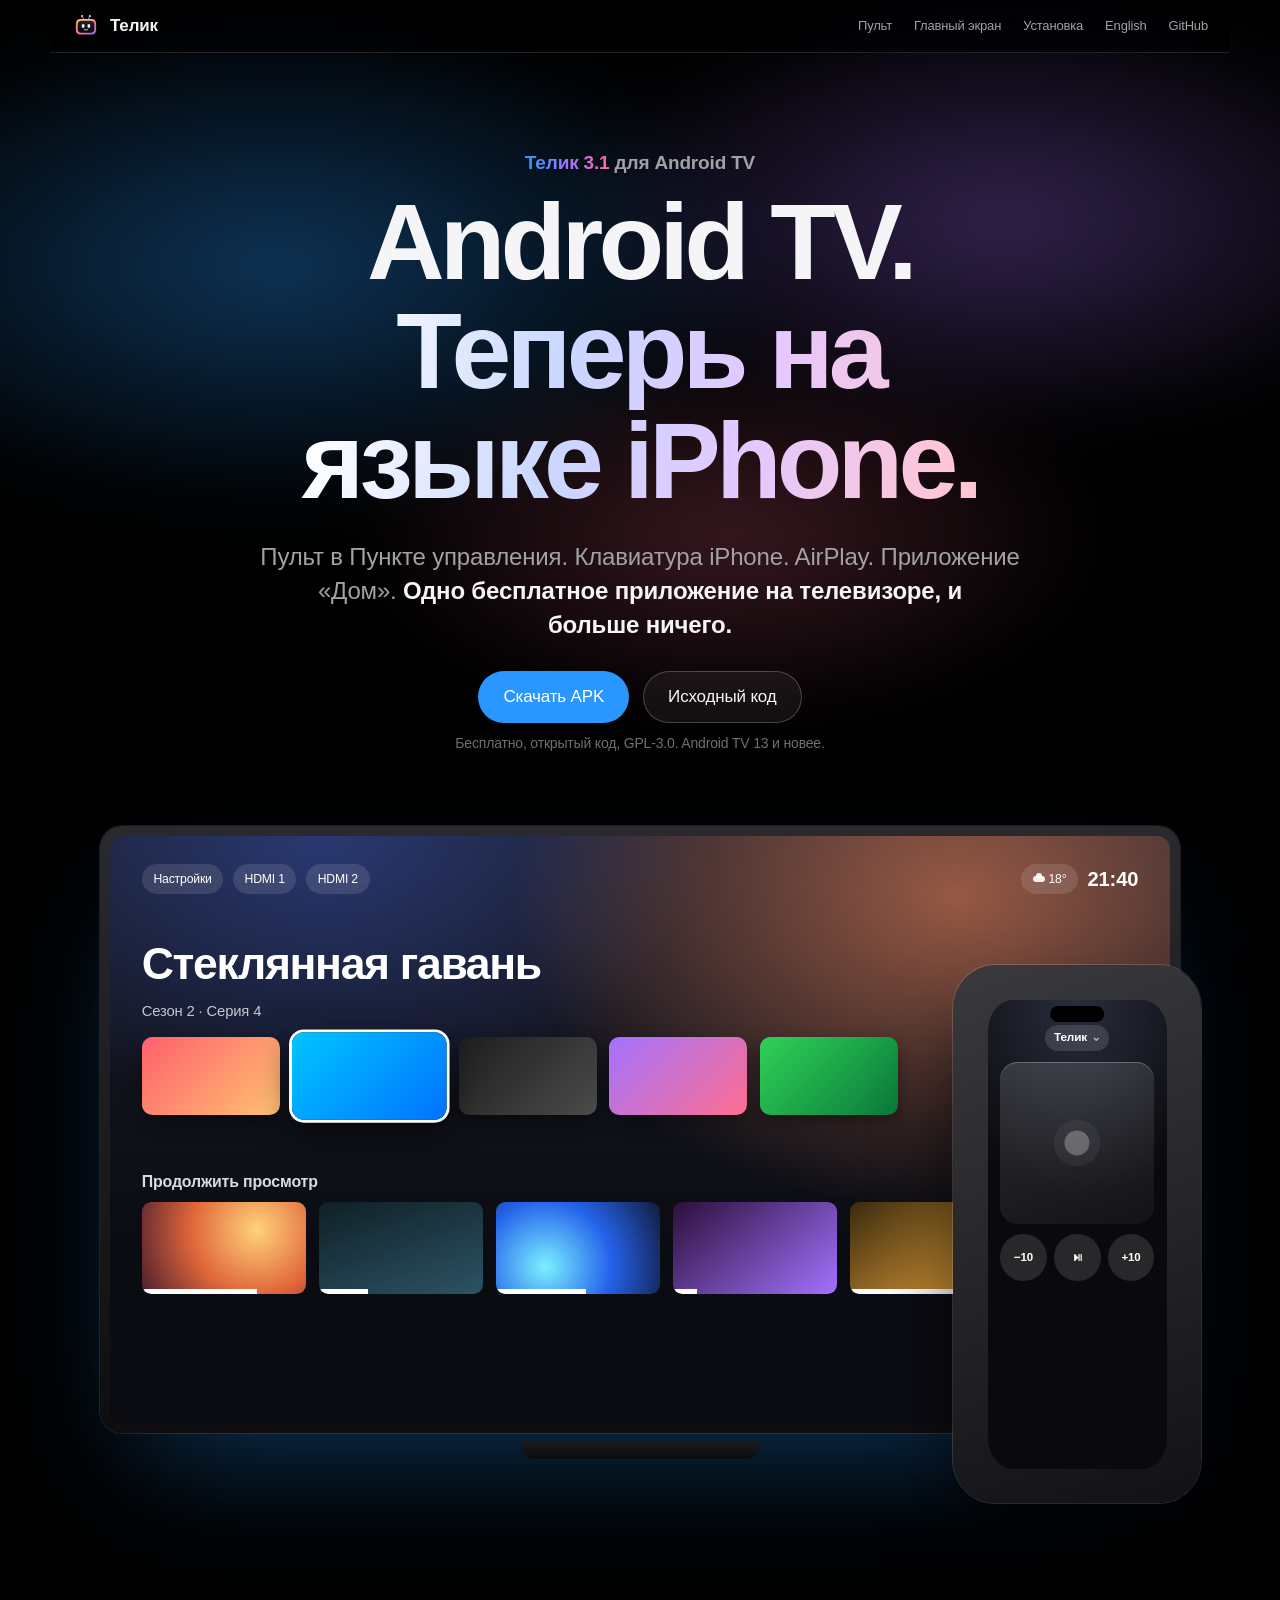
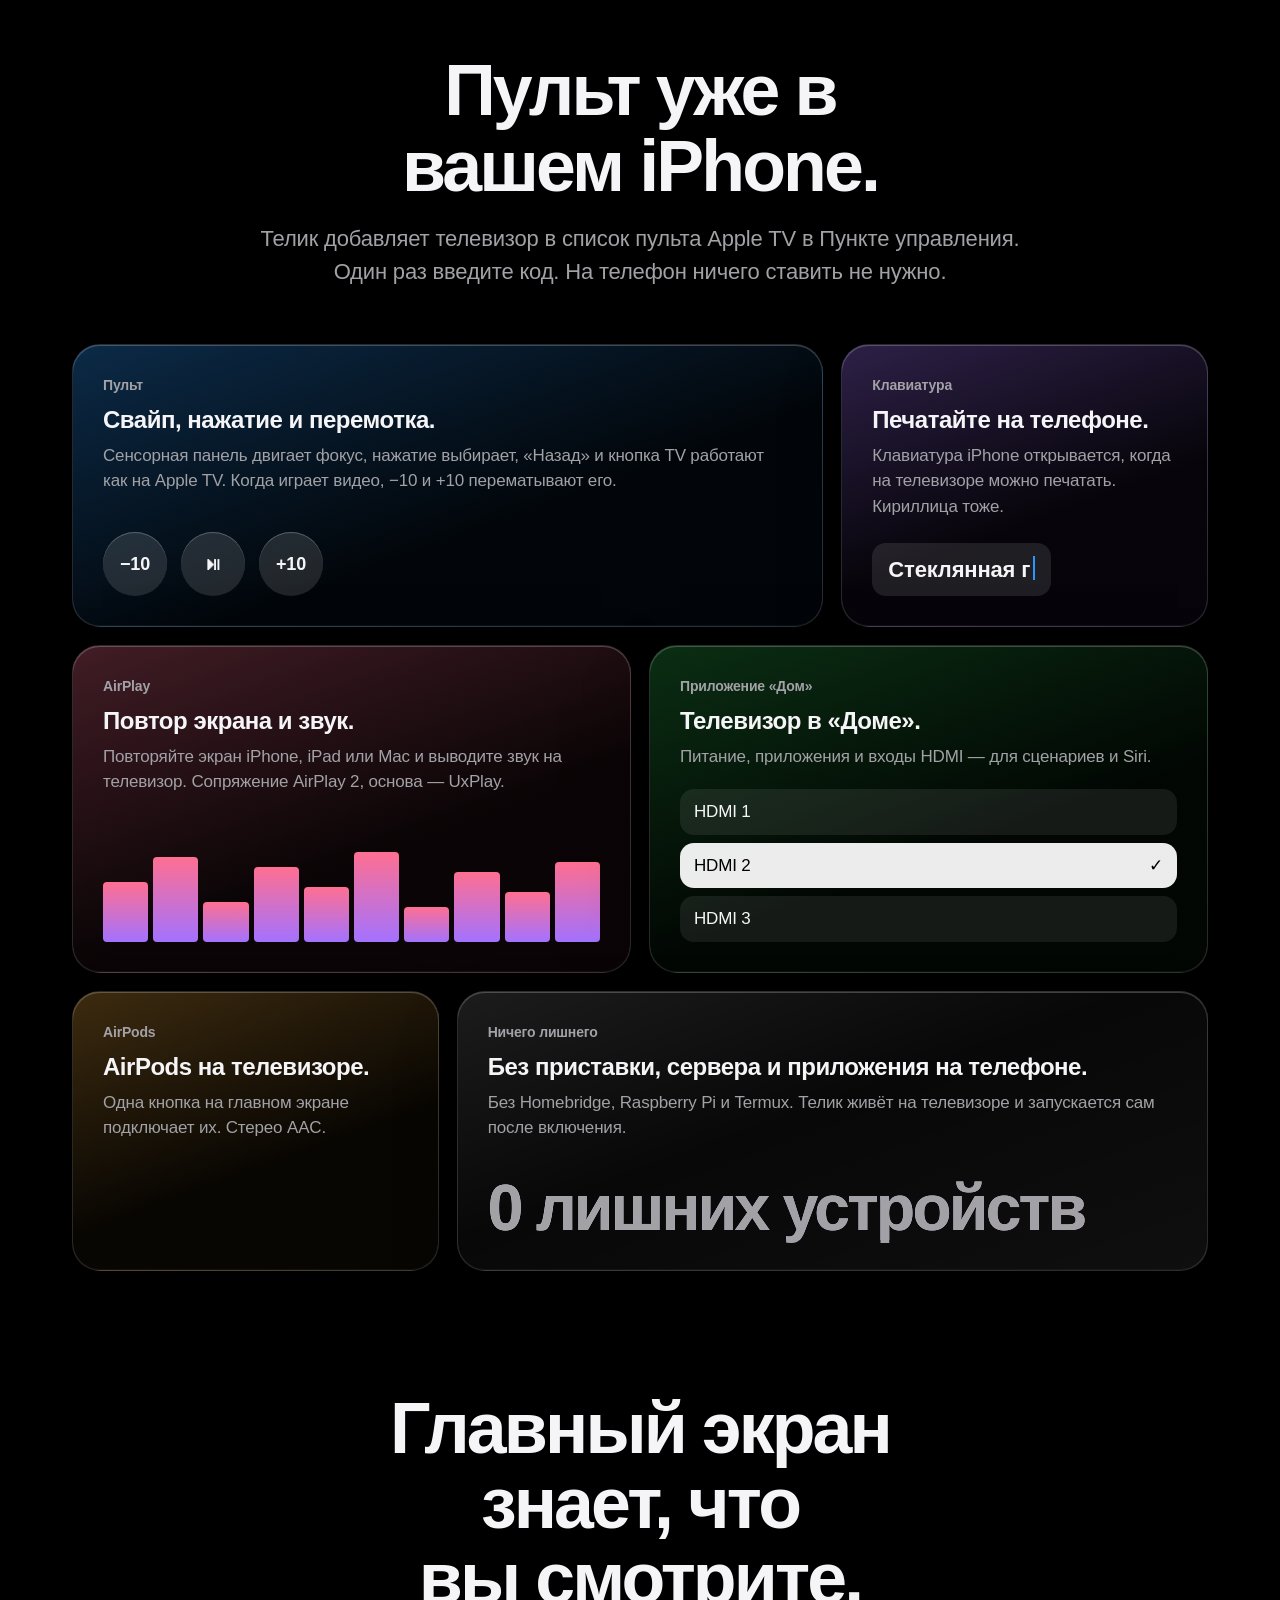
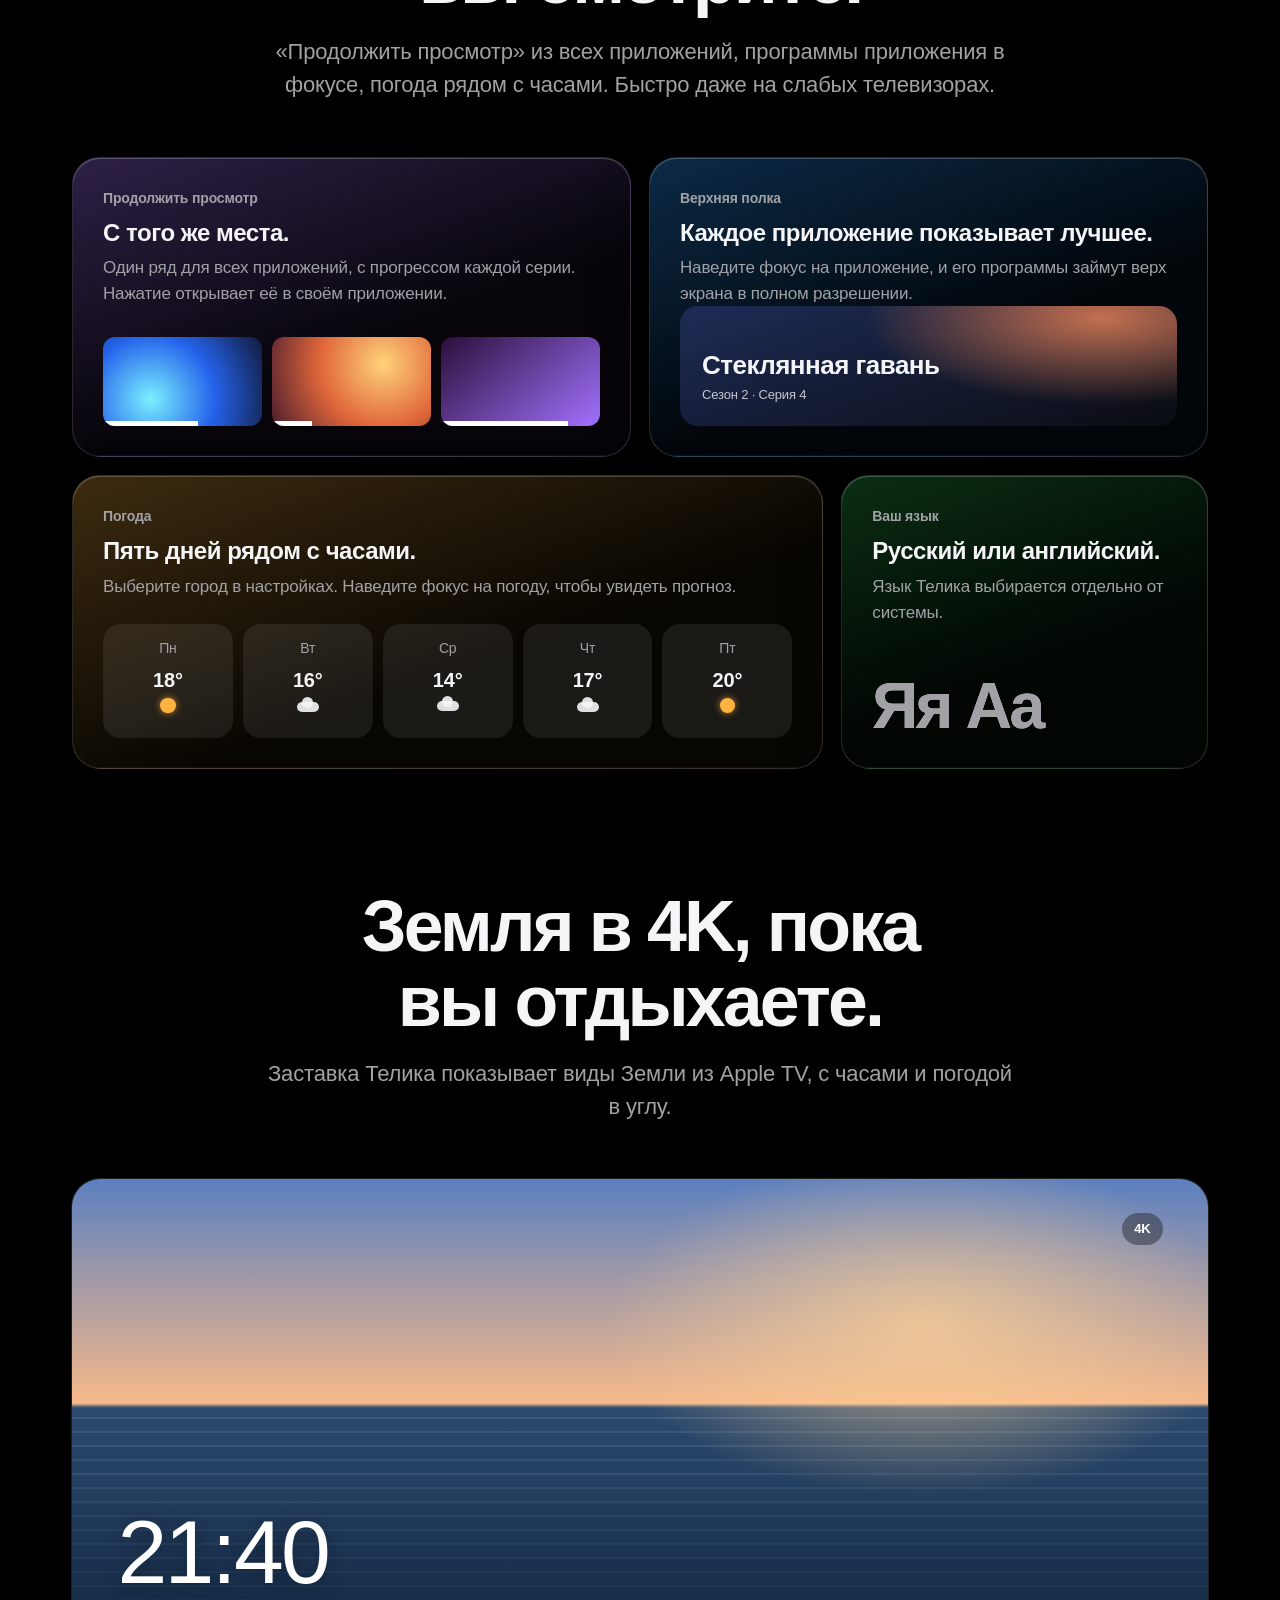
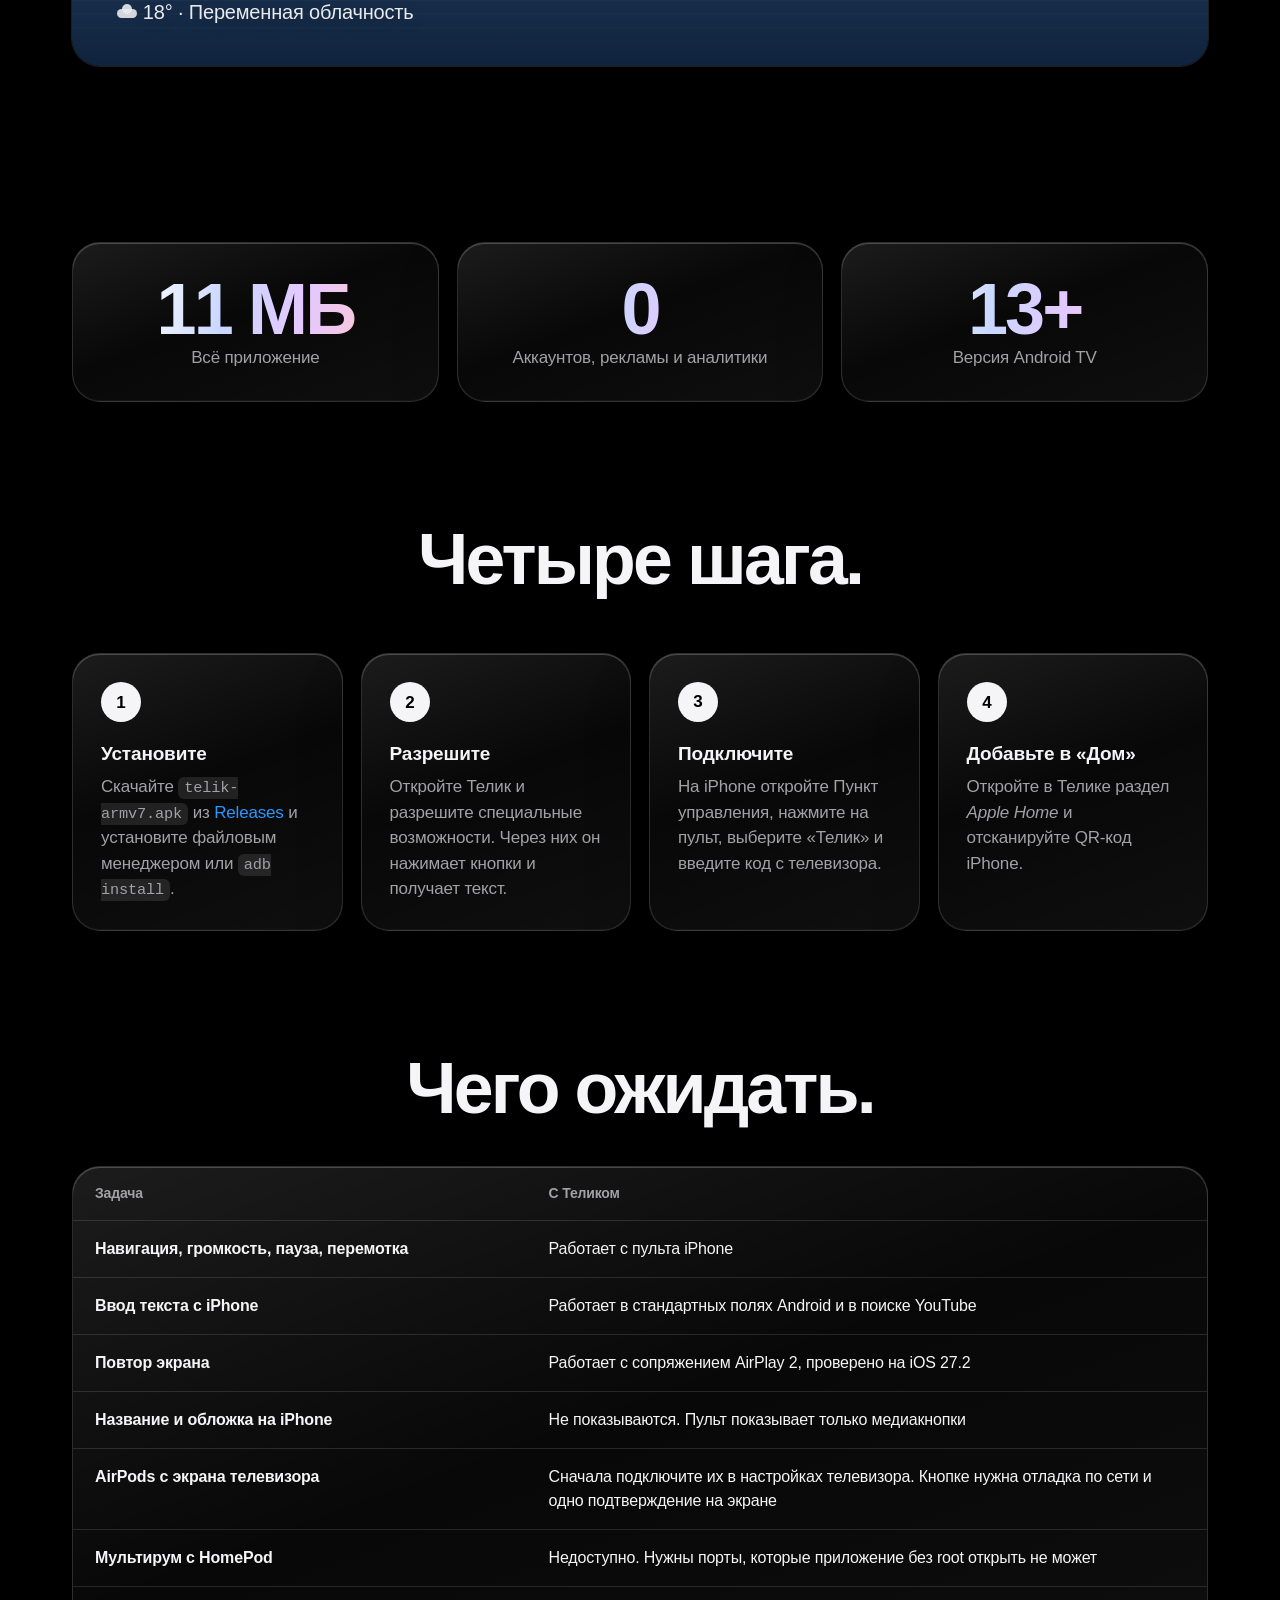
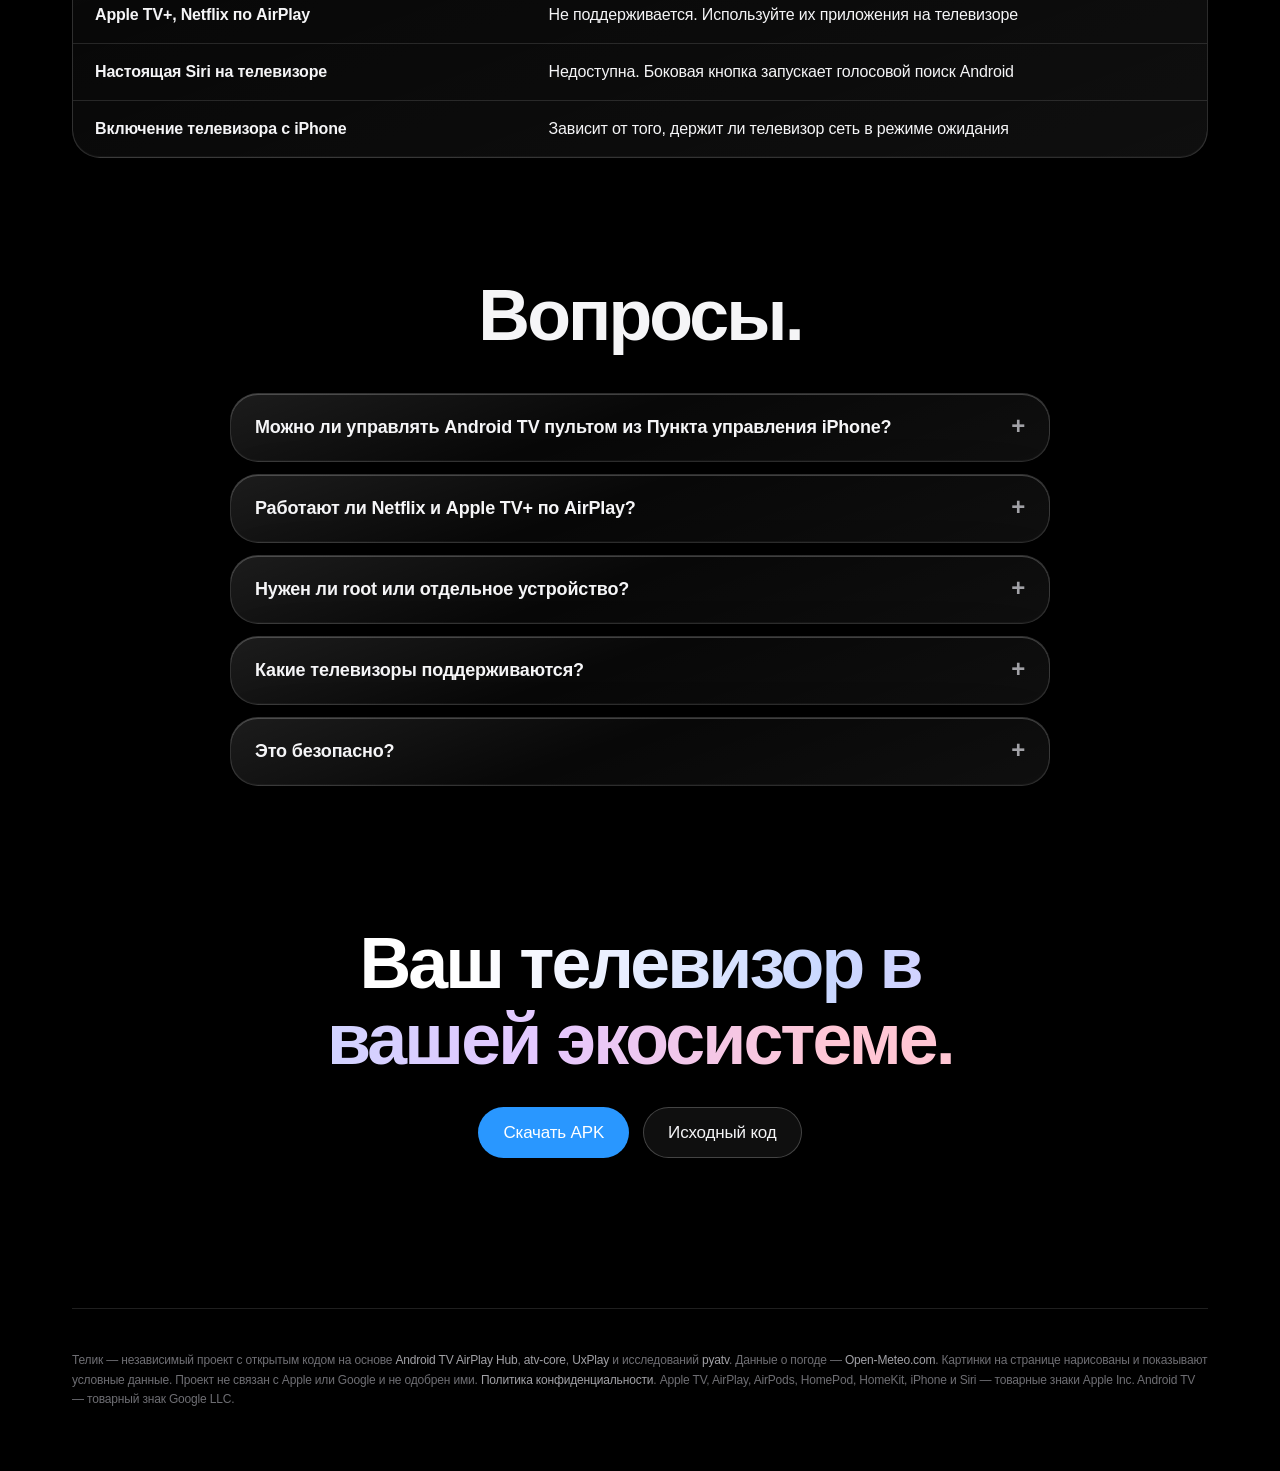
==== ru/index.html @ 6d09947b "feat: add the telik product page" ====
<!doctype html>
<html lang="ru">
<head>
<meta charset="utf-8">
<meta name="viewport" content="width=device-width, initial-scale=1">
<title>Телик: управление Android TV с iPhone через встроенный пульт Apple TV</title>
<meta name="description" content="Бесплатное приложение с открытым кодом для Android TV: штатный пульт iPhone с перемоткой, ввод с клавиатуры iPhone, AirPlay, телевизор в приложении «Дом», а также главный экран с «Продолжить просмотр», погодой и заставками в 4K.">
<link rel="canonical" href="https://telikapp.github.io/ru/">
<link rel="alternate" hreflang="en" href="https://telikapp.github.io/">
<link rel="alternate" hreflang="ru" href="https://telikapp.github.io/ru/">
<link rel="alternate" hreflang="x-default" href="https://telikapp.github.io/">
<link rel="icon" href="../assets/mascot.svg" type="image/svg+xml">
<meta name="theme-color" content="#000000">
<meta property="og:type" content="website">
<meta property="og:locale" content="ru_RU">
<meta property="og:title" content="Телик. Android TV теперь говорит на языке iPhone.">
<meta property="og:description" content="Пульт iPhone, клавиатура, AirPlay и «Дом» для Android TV. Одно бесплатное приложение на телевизоре.">
<meta property="og:url" content="https://telikapp.github.io/ru/">
<meta property="og:image" content="https://telikapp.github.io/assets/og-ru.jpg">
<meta property="og:image:width" content="1200">
<meta property="og:image:height" content="630">
<meta name="twitter:card" content="summary_large_image">
<link rel="stylesheet" href="../style.css">
<script type="application/ld+json">
{
  "@context": "https://schema.org",
  "@graph": [
    {
      "@type": "SoftwareApplication",
      "name": "Телик",
      "alternateName": "Telik",
      "applicationCategory": "UtilitiesApplication",
      "operatingSystem": "Android TV 13 или новее",
      "softwareVersion": "3.1.0",
      "inLanguage": "ru",
      "description": "Управление Android TV штатным пультом и клавиатурой iPhone, AirPlay, телевизор в приложении «Дом» и главный экран с «Продолжить просмотр», погодой и заставками в 4K.",
      "url": "https://telikapp.github.io/ru/",
      "downloadUrl": "https://github.com/telikapp/telik/releases/latest",
      "license": "https://www.gnu.org/licenses/gpl-3.0.html",
      "offers": { "@type": "Offer", "price": "0", "priceCurrency": "USD" }
    },
    {
      "@type": "FAQPage",
      "inLanguage": "ru",
      "mainEntity": [
        {
          "@type": "Question",
          "name": "Можно ли управлять Android TV пультом из Пункта управления iPhone?",
          "acceptedAnswer": { "@type": "Answer", "text": "Да. Телик добавляет телевизор в список пульта Apple TV в Пункте управления. Один раз введите код с экрана телевизора." }
        },
        {
          "@type": "Question",
          "name": "Работают ли Netflix и Apple TV+ по AirPlay?",
          "acceptedAnswer": { "@type": "Answer", "text": "Нет. Телик не расшифровывает защищённое видео. Откройте эти сервисы в их приложениях на телевизоре и управляйте ими с пульта iPhone." }
        },
        {
          "@type": "Question",
          "name": "Нужен ли root или отдельное устройство?",
          "acceptedAnswer": { "@type": "Answer", "text": "Нет. Приложение работает на телевизоре без root, сервера, Homebridge и приложения на iPhone." }
        }
      ]
    }
  ]
}
</script>
</head>
<body>
<div class="wrap">
  <header class="top">
    <a class="brand" href="./"><img src="../assets/mascot.svg" alt="" width="28" height="28">Телик</a>
    <nav aria-label="Главное меню">
      <a class="optional" href="#remote">Пульт</a>
      <a class="optional" href="#home">Главный экран</a>
      <a class="optional" href="#install">Установка</a>
      <a href="../" hreflang="en" lang="en">English</a>
      <a href="https://github.com/telikapp/telik">GitHub</a>
    </nav>
  </header>

  <main>
    <div class="hero">
      <p class="eyebrow"><b>Телик 3.1</b> для Android TV</p>
      <h1>Android TV. <span class="grad">Теперь на языке iPhone.</span></h1>
      <p class="lead">Пульт в Пункте управления. Клавиатура iPhone. AirPlay. Приложение «Дом». <strong>Одно бесплатное приложение на телевизоре, и больше ничего.</strong></p>
      <div class="cta">
        <a class="button primary" href="https://github.com/telikapp/telik/releases/latest">Скачать APK</a>
        <a class="button" href="https://github.com/telikapp/telik">Исходный код</a>
      </div>
      <p class="note">Бесплатно, открытый код, GPL-3.0. Android TV 13 и новее.</p>

      <div class="scene" role="img" aria-label="Телевизор с главным экраном Телика и iPhone с пультом Apple TV перед ним">
        <div class="tv">
          <div class="screen">
            <div class="ui-bar"><span class="pill">Настройки</span><span class="pill">HDMI 1</span><span class="pill">HDMI 2</span><span class="spacer"></span><span class="pill"><i class="wx cloud"></i> 18°</span><span class="clock">21:40</span></div>
            <div class="ui-title"><b>Стеклянная гавань</b><span>Сезон 2 · Серия 4</span></div>
            <div class="ui-apps"><div class="app a1"></div><div class="app a3 focus"></div><div class="app a2"></div><div class="app a4"></div><div class="app a5"></div></div>
            <div class="ui-row-label">Продолжить просмотр</div>
            <div class="ui-row"><div class="card16 c1" style="--p:70%"></div><div class="card16 c2" style="--p:30%"></div><div class="card16 c3" style="--p:55%"></div><div class="card16 c4" style="--p:15%"></div><div class="card16 c5" style="--p:85%"></div></div>
          </div>
        </div>
        <div class="phone">
          <div class="phone-screen">
            <span class="island"></span>
            <span class="device">Телик</span>
            <div class="touchpad"></div>
            <div class="keys"><span class="key">−10</span><span class="key">⏯︎</span><span class="key">+10</span></div>
          </div>
        </div>
      </div>
    </div>

    <section id="remote" class="chapter">
      <h2 class="reveal">Пульт уже в вашем iPhone.</h2>
      <p class="sub reveal">Телик добавляет телевизор в список пульта Apple TV в Пункте управления. Один раз введите код. На телефон ничего ставить не нужно.</p>
      <div class="bento">
        <article class="glass tile s4 t-blue reveal">
          <span class="k">Пульт</span>
          <h3>Свайп, нажатие и перемотка.</h3>
          <p>Сенсорная панель двигает фокус, нажатие выбирает, «Назад» и кнопка TV работают как на Apple TV. Когда играет видео, −10 и +10 перематывают его.</p>
          <div class="skip" aria-hidden="true"><span>−10</span><span>⏯︎</span><span>+10</span></div>
        </article>
        <article class="glass tile s2 t-violet reveal">
          <span class="k">Клавиатура</span>
          <h3>Печатайте на телефоне.</h3>
          <p>Клавиатура iPhone открывается, когда на телевизоре можно печатать. Кириллица тоже.</p>
          <div class="typing" aria-hidden="true"><span>Стеклянная г</span></div>
        </article>
        <article class="glass tile s3 t-pink reveal">
          <span class="k">AirPlay</span>
          <h3>Повтор экрана и звук.</h3>
          <p>Повторяйте экран iPhone, iPad или Mac и выводите звук на телевизор. Сопряжение AirPlay 2, основа — UxPlay.</p>
          <div class="waves" aria-hidden="true"><i style="--h:60px;--d:0s"></i><i style="--h:85px;--d:.2s"></i><i style="--h:40px;--d:.4s"></i><i style="--h:75px;--d:.1s"></i><i style="--h:55px;--d:.3s"></i><i style="--h:90px;--d:.5s"></i><i style="--h:35px;--d:.15s"></i><i style="--h:70px;--d:.35s"></i><i style="--h:50px;--d:.25s"></i><i style="--h:80px;--d:.45s"></i></div>
        </article>
        <article class="glass tile s3 t-green reveal">
          <span class="k">Приложение «Дом»</span>
          <h3>Телевизор в «Доме».</h3>
          <p>Питание, приложения и входы HDMI — для сценариев и Siri.</p>
          <ul class="inputs" aria-hidden="true"><li>HDMI 1</li><li class="on">HDMI 2</li><li>HDMI 3</li></ul>
        </article>
        <article class="glass tile s2 t-amber reveal">
          <span class="k">AirPods</span>
          <h3>AirPods на телевизоре.</h3>
          <p>Одна кнопка на главном экране подключает их. Стерео AAC.</p>
        </article>
        <article class="glass tile s4 reveal">
          <span class="k">Ничего лишнего</span>
          <h3>Без приставки, сервера и приложения на телефоне.</h3>
          <p>Без Homebridge, Raspberry Pi и Termux. Телик живёт на телевизоре и запускается сам после включения.</p>
          <p class="big grad">0 лишних устройств</p>
        </article>
      </div>
    </section>

    <section id="home" class="chapter">
      <h2 class="reveal">Главный экран знает, что вы смотрите.</h2>
      <p class="sub reveal">«Продолжить просмотр» из всех приложений, программы приложения в фокусе, погода рядом с часами. Быстро даже на слабых телевизорах.</p>
      <div class="bento">
        <article class="glass tile s3 t-violet reveal">
          <span class="k">Продолжить просмотр</span>
          <h3>С того же места.</h3>
          <p>Один ряд для всех приложений, с прогрессом каждой серии. Нажатие открывает её в своём приложении.</p>
          <div class="ui-row" style="position:static;display:flex;gap:10px;margin-top:auto;padding-top:24px" aria-hidden="true"><div class="card16 c3" style="--p:60%;width:33%;border-radius:12px"></div><div class="card16 c1" style="--p:25%;width:33%;border-radius:12px"></div><div class="card16 c4" style="--p:80%;width:33%;border-radius:12px"></div></div>
        </article>
        <article class="glass tile s3 t-blue reveal">
          <span class="k">Верхняя полка</span>
          <h3>Каждое приложение показывает лучшее.</h3>
          <p>Наведите фокус на приложение, и его программы займут верх экрана в полном разрешении.</p>
          <div class="shelf" aria-hidden="true"><b>Стеклянная гавань</b><span>Сезон 2 · Серия 4</span></div>
        </article>
        <article class="glass tile s4 t-amber reveal">
          <span class="k">Погода</span>
          <h3>Пять дней рядом с часами.</h3>
          <p>Выберите город в настройках. Наведите фокус на погоду, чтобы увидеть прогноз.</p>
          <div class="forecast" aria-hidden="true"><div>Пн<b>18°</b><i class="wx sun"></i></div><div>Вт<b>16°</b><i class="wx cloud"></i></div><div>Ср<b>14°</b><i class="wx rain"></i></div><div>Чт<b>17°</b><i class="wx cloud"></i></div><div>Пт<b>20°</b><i class="wx sun"></i></div></div>
        </article>
        <article class="glass tile s2 t-green reveal">
          <span class="k">Ваш язык</span>
          <h3>Русский или английский.</h3>
          <p>Язык Телика выбирается отдельно от системы.</p>
          <p class="big grad" aria-hidden="true">Яя Aa</p>
        </article>
      </div>
    </section>

    <section id="screensaver" class="chapter">
      <h2 class="reveal">Земля в 4K, пока вы отдыхаете.</h2>
      <p class="sub reveal">Заставка Телика показывает виды Земли из Apple TV, с часами и погодой в углу.</p>
      <div class="aerial reveal" role="img" aria-label="Заставка: берег на закате, часы и погода">
        <span class="badge">4K</span>
        <div class="over"><b>21:40</b><span><i class="wx cloud"></i> 18° · Переменная облачность</span></div>
      </div>
    </section>

    <section class="chapter">
      <div class="stats">
        <div class="glass stat reveal"><b class="grad">11 МБ</b><span>Всё приложение</span></div>
        <div class="glass stat reveal"><b class="grad">0</b><span>Аккаунтов, рекламы и аналитики</span></div>
        <div class="glass stat reveal"><b class="grad">13+</b><span>Версия Android TV</span></div>
      </div>
    </section>

    <section id="install" class="chapter">
      <h2 class="reveal">Четыре шага.</h2>
      <ol class="steps">
        <li class="glass reveal"><strong>Установите</strong>Скачайте <code>telik-armv7.apk</code> из <a href="https://github.com/telikapp/telik/releases/latest">Releases</a> и установите файловым менеджером или <code>adb install</code>.</li>
        <li class="glass reveal"><strong>Разрешите</strong>Откройте Телик и разрешите специальные возможности. Через них он нажимает кнопки и получает текст.</li>
        <li class="glass reveal"><strong>Подключите</strong>На iPhone откройте Пункт управления, нажмите на пульт, выберите «Телик» и введите код с телевизора.</li>
        <li class="glass reveal"><strong>Добавьте в «Дом»</strong>Откройте в Телике раздел <em>Apple Home</em> и отсканируйте QR-код iPhone.</li>
      </ol>
    </section>

    <section id="compare" class="chapter">
      <h2 class="reveal">Чего ожидать.</h2>
      <div class="table-scroll glass reveal">
        <table>
          <thead><tr><th scope="col">Задача</th><th scope="col">С Теликом</th></tr></thead>
          <tbody>
            <tr><td>Навигация, громкость, пауза, перемотка</td><td>Работает с пульта iPhone</td></tr>
            <tr><td>Ввод текста с iPhone</td><td>Работает в стандартных полях Android и в поиске YouTube</td></tr>
            <tr><td>Повтор экрана</td><td>Работает с сопряжением AirPlay 2, проверено на iOS 27.2</td></tr>
            <tr><td>Название и обложка на iPhone</td><td>Не показываются. Пульт показывает только медиакнопки</td></tr>
            <tr><td>AirPods с экрана телевизора</td><td>Сначала подключите их в настройках телевизора. Кнопке нужна отладка по сети и одно подтверждение на экране</td></tr>
            <tr><td>Мультирум с HomePod</td><td>Недоступно. Нужны порты, которые приложение без root открыть не может</td></tr>
            <tr><td>Apple TV+, Netflix по AirPlay</td><td>Не поддерживается. Используйте их приложения на телевизоре</td></tr>
            <tr><td>Настоящая Siri на телевизоре</td><td>Недоступна. Боковая кнопка запускает голосовой поиск Android</td></tr>
            <tr><td>Включение телевизора с iPhone</td><td>Зависит от того, держит ли телевизор сеть в режиме ожидания</td></tr>
          </tbody>
        </table>
      </div>
    </section>

    <section id="faq" class="chapter">
      <h2 class="reveal">Вопросы.</h2>
      <div class="faq">
        <details class="glass"><summary>Можно ли управлять Android TV пультом из Пункта управления iPhone?</summary><p>Да. Телик добавляет телевизор в список пульта Apple TV. Один раз введите код с экрана телевизора.</p></details>
        <details class="glass"><summary>Работают ли Netflix и Apple TV+ по AirPlay?</summary><p>Нет. Телик не расшифровывает защищённое видео. Откройте эти сервисы в их приложениях на телевизоре и управляйте ими с пульта iPhone.</p></details>
        <details class="glass"><summary>Нужен ли root или отдельное устройство?</summary><p>Нет. Приложение работает на телевизоре без root, сервера, Homebridge и приложения на iPhone.</p></details>
        <details class="glass"><summary>Какие телевизоры поддерживаются?</summary><p>Проверено на 32-битном 4K-телевизоре с Android 14 и iPhone на iOS 27. Другие модели с Android TV 13+ должны работать. Сообщения о них ждём в трекере задач.</p></details>
        <details class="glass"><summary>Это безопасно?</summary><p>Код открыт. Специальные возможности позволяют приложению управлять телевизором, поэтому ставьте только сборки, которым доверяете. В Телике нет аналитики и аккаунта. Подробнее — в <a href="privacy.html">политике конфиденциальности</a>.</p></details>
      </div>
    </section>

    <section class="closing">
      <h2 class="reveal"><span class="grad">Ваш телевизор в вашей экосистеме.</span></h2>
      <div class="cta reveal">
        <a class="button primary" href="https://github.com/telikapp/telik/releases/latest">Скачать APK</a>
        <a class="button" href="https://github.com/telikapp/telik">Исходный код</a>
      </div>
    </section>
  </main>

  <footer>
    <p>Телик — независимый проект с открытым кодом на основе <a href="https://github.com/henry753951/android-tv-airplay-hub">Android TV AirPlay Hub</a>, <a href="https://github.com/corvofeng/atv-core">atv-core</a>, <a href="https://github.com/FDH2/UxPlay">UxPlay</a> и исследований <a href="https://github.com/postlund/pyatv">pyatv</a>. Данные о погоде — <a href="https://open-meteo.com/">Open-Meteo.com</a>. Картинки на странице нарисованы и показывают условные данные. Проект не связан с Apple или Google и не одобрен ими. <a href="privacy.html">Политика конфиденциальности</a>. Apple TV, AirPlay, AirPods, HomePod, HomeKit, iPhone и Siri — товарные знаки Apple Inc. Android TV — товарный знак Google LLC.</p>
  </footer>
</div>
</body>
</html>
---- style.css ----
/* Telik site. Concept: an Apple-style product page in liquid glass (spec 009). */
:root {
  color-scheme: dark;
  --bg: #000;
  --ink: #f5f5f7;
  --muted: #a1a1a6;
  --dim: #6e6e73;
  --line: rgb(255 255 255 / 12%);
  --glass: rgb(255 255 255 / 6%);
  --glass-2: rgb(255 255 255 / 10%);
  --blue: #2997ff;
  --violet: #a372ff;
  --pink: #ff6f91;
  --amber: #ffb340;
  --green: #30d158;
  --radius: 28px;
  --font: -apple-system, BlinkMacSystemFont, "SF Pro Display", "SF Pro Text", "Inter", "Segoe UI", Roboto, sans-serif;
}

* { box-sizing: border-box; }
html { scroll-behavior: smooth; }
body {
  margin: 0;
  background: var(--bg);
  color: var(--ink);
  font: 400 17px/1.5 var(--font);
  letter-spacing: -0.01em;
  -webkit-font-smoothing: antialiased;
}
html, body { overflow-x: clip; }
a { color: var(--blue); text-decoration: none; }
a:hover { text-decoration: underline; }
img { max-width: 100%; height: auto; }
code { font: 0.9em ui-monospace, "SF Mono", Menlo, monospace; background: var(--glass-2); padding: 2px 6px; border-radius: 6px; }

.wrap { width: min(1180px, 100%); margin: 0 auto; padding: 0 22px; }

/* Glass: a blurred panel with an inner highlight and a light edge. */
.glass {
  position: relative;
  background: linear-gradient(160deg, rgb(255 255 255 / 11%), rgb(255 255 255 / 3%) 45%, rgb(255 255 255 / 6%));
  backdrop-filter: blur(24px) saturate(170%);
  -webkit-backdrop-filter: blur(24px) saturate(170%);
  border: 1px solid rgb(255 255 255 / 14%);
  box-shadow: inset 0 1px 0 rgb(255 255 255 / 22%), inset 0 -1px 0 rgb(255 255 255 / 4%), 0 30px 80px -30px rgb(0 0 0 / 80%);
  border-radius: var(--radius);
}

/* Navigation */
header.top {
  position: sticky;
  top: 0;
  z-index: 20;
  display: flex;
  align-items: center;
  justify-content: space-between;
  gap: 16px;
  padding: 12px 0;
  margin: 0 -22px;
  padding-inline: 22px;
  background: rgb(0 0 0 / 55%);
  backdrop-filter: blur(20px) saturate(180%);
  -webkit-backdrop-filter: blur(20px) saturate(180%);
  border-bottom: 1px solid var(--line);
}
.brand { display: flex; align-items: center; gap: 10px; font-weight: 600; color: var(--ink); }
.brand:hover { text-decoration: none; }
.brand img { width: 28px; height: 28px; }
header.top nav { display: flex; gap: 22px; font-size: 13px; }
header.top nav a { color: var(--muted); }
header.top nav a:hover { color: var(--ink); text-decoration: none; }

/* Buttons */
.cta { display: flex; flex-wrap: wrap; gap: 14px; justify-content: center; margin: 30px 0 10px; }
.button {
  display: inline-flex; align-items: center; gap: 8px;
  padding: 12px 24px; border-radius: 999px;
  font-size: 17px; font-weight: 500; color: var(--ink);
  border: 1px solid rgb(255 255 255 / 22%);
  background: rgb(255 255 255 / 6%);
}
.button:hover { text-decoration: none; background: rgb(255 255 255 / 12%); }
.button.primary { background: var(--blue); border-color: transparent; color: #fff; }
.button.primary:hover { background: #4aa8ff; }

/* Hero */
.hero { position: relative; text-align: center; padding: 96px 0 40px; }
.hero::before {
  content: "";
  position: absolute; inset: -10% -30% auto; height: 900px; z-index: -1;
  background:
    radial-gradient(40% 40% at 30% 40%, rgb(41 151 255 / 34%), transparent 70%),
    radial-gradient(35% 35% at 70% 35%, rgb(163 114 255 / 30%), transparent 70%),
    radial-gradient(30% 30% at 55% 70%, rgb(255 111 145 / 22%), transparent 70%);
  filter: blur(30px);
  animation: drift 18s ease-in-out infinite alternate;
}
@keyframes drift { to { transform: translate3d(3%, 2%, 0) scale(1.06); } }
.eyebrow { font-size: 19px; font-weight: 600; color: var(--muted); margin: 0 0 10px; }
.eyebrow b { background: linear-gradient(90deg, var(--blue), var(--violet), var(--pink)); -webkit-background-clip: text; background-clip: text; color: transparent; }
h1 {
  font-size: clamp(44px, 8.4vw, 112px);
  line-height: 1.02;
  letter-spacing: -0.045em;
  font-weight: 700;
  margin: 0 auto;
  max-width: 13ch;
}
.grad {
  background: linear-gradient(100deg, #fff 10%, #c9d7ff 40%, #e4c8ff 65%, #ffc6d4 90%);
  -webkit-background-clip: text; background-clip: text; color: transparent;
}
.lead { font-size: clamp(19px, 2.2vw, 24px); line-height: 1.4; color: var(--muted); max-width: 34em; margin: 24px auto 0; font-weight: 500; }
.lead strong { color: var(--ink); font-weight: 600; }
.note { font-size: 14px; color: var(--dim); margin: 6px 0 0; }

/* Scene: the TV and the iPhone */
.scene { position: relative; margin: 72px auto 0; width: min(1080px, 100%); padding-bottom: 60px; }
.tv {
  position: relative;
  aspect-ratio: 16 / 9;
  border-radius: 22px;
  padding: 10px;
  background: linear-gradient(180deg, #2a2a2e, #0e0e10);
  box-shadow: 0 0 0 1px rgb(255 255 255 / 10%), 0 60px 120px -40px rgb(41 151 255 / 35%), 0 40px 80px -20px rgb(0 0 0 / 90%);
}
.tv::after { content: ""; position: absolute; left: 50%; bottom: -26px; width: 22%; height: 18px; transform: translateX(-50%); border-radius: 0 0 14px 14px; background: linear-gradient(#1c1c1f, #0b0b0c); }
.screen {
  position: relative; width: 100%; height: 100%; border-radius: 13px; overflow: hidden;
  container-type: inline-size;
  background:
    radial-gradient(70% 90% at 80% 10%, rgb(255 140 90 / 55%), transparent 60%),
    radial-gradient(60% 80% at 20% 0%, rgb(60 90 200 / 45%), transparent 60%),
    linear-gradient(180deg, #1a1d2b, #0b0c12 70%);
  color: #fff; text-align: left;
}
/* The TV UI scales with the screen width (cqw). */
.ui-bar { position: absolute; left: 3cqw; right: 3cqw; top: 2.6cqw; display: flex; gap: 0.9cqw; align-items: center; }
.pill { font-size: 1.15cqw; padding: 0.55cqw 1.1cqw; border-radius: 99px; background: rgb(255 255 255 / 12%); backdrop-filter: blur(6px); white-space: nowrap; }
.ui-bar .spacer { flex: 1; }
.ui-bar .clock { font-size: 1.9cqw; font-weight: 600; }
.ui-title { position: absolute; left: 3cqw; top: 9cqw; }
.ui-title b { display: block; font-size: 4.2cqw; letter-spacing: -0.03em; }
.ui-title span { font-size: 1.4cqw; opacity: 0.75; }
.ui-apps { position: absolute; left: 3cqw; top: 19cqw; display: flex; gap: 1.2cqw; }
.app { width: 13cqw; aspect-ratio: 16 / 9; border-radius: 1cqw; box-shadow: 0 0.6cqw 1.6cqw rgb(0 0 0 / 40%); }
.app.focus { transform: scale(1.12); transform-origin: left center; margin-right: 1.5cqw; box-shadow: 0 0 0 0.25cqw #fff, 0 1cqw 3cqw rgb(0 0 0 / 60%); }
.a1 { background: linear-gradient(135deg, #ff5f6d, #ffc371); }
.a2 { background: linear-gradient(135deg, #1e1e1e, #4b4b4b); }
.a3 { background: linear-gradient(135deg, #00c6ff, #0072ff); }
.a4 { background: linear-gradient(135deg, #a372ff, #ff6f91); }
.a5 { background: linear-gradient(135deg, #30d158, #0a7a3a); }
.ui-row-label { position: absolute; left: 3cqw; top: 31.5cqw; font-size: 1.5cqw; font-weight: 600; opacity: 0.85; }
.ui-row { position: absolute; left: 3cqw; top: 34.5cqw; display: flex; gap: 1.2cqw; }
.card16 { position: relative; width: 15.5cqw; aspect-ratio: 16 / 9; border-radius: 0.9cqw; overflow: hidden; }
.card16::after { content: ""; position: absolute; left: 0; bottom: 0; height: 0.45cqw; width: var(--p, 40%); background: #fff; }
.c1 { background: radial-gradient(circle at 70% 30%, #ffd27a, #e0663a 50%, #4a1d2e); }
.c2 { background: linear-gradient(160deg, #0f2027, #2c5364); }
.c3 { background: radial-gradient(circle at 30% 70%, #7af0ff, #2563eb 50%, #111a3a); }
.c4 { background: linear-gradient(140deg, #2b0f3a, #a372ff); }
.c5 { background: linear-gradient(140deg, #3a2a0f, #ffb340); }

/* The iPhone */
.phone {
  position: absolute; right: -2%; bottom: -10px;
  width: clamp(150px, 23%, 250px); aspect-ratio: 9 / 19.5;
  border-radius: 17% / 8%;
  padding: 3.2%;
  background: linear-gradient(160deg, #3a3a3e, #121214);
  box-shadow: 0 0 0 1px rgb(255 255 255 / 16%), 0 50px 90px -20px rgb(0 0 0 / 95%);
  container-type: inline-size;
}
.phone-screen {
  position: relative; height: 100%; border-radius: 14% / 6.5%; overflow: hidden;
  background: radial-gradient(120% 60% at 50% 0%, #2a2d3d, #0a0a0d 70%);
  display: flex; flex-direction: column; align-items: center; padding: 14cqw 7cqw 8cqw; gap: 6cqw;
  color: #fff;
}
.island { position: absolute; top: 3.5cqw; left: 50%; transform: translateX(-50%); width: 30cqw; height: 9cqw; border-radius: 99px; background: #000; }
.device { font-size: 6.6cqw; font-weight: 600; display: flex; align-items: center; gap: 2cqw; padding: 2.4cqw 5cqw; border-radius: 99px; background: rgb(255 255 255 / 12%); }
.device::after { content: "⌄"; opacity: 0.6; }
.touchpad {
  width: 100%; aspect-ratio: 1 / 1.05; border-radius: 10cqw;
  background: linear-gradient(160deg, rgb(255 255 255 / 14%), rgb(255 255 255 / 4%));
  box-shadow: inset 0 1px 0 rgb(255 255 255 / 25%);
  position: relative;
}
.touchpad::after { content: ""; position: absolute; left: 50%; top: 50%; width: 14cqw; height: 14cqw; transform: translate(-50%, -50%); border-radius: 50%; background: rgb(255 255 255 / 30%); box-shadow: 0 0 0 6cqw rgb(255 255 255 / 5%); animation: tap 3.2s ease-out infinite; }
@keyframes tap { 0%, 60% { opacity: 0; transform: translate(-50%, -50%) scale(0.6); } 70% { opacity: 1; } 100% { opacity: 0; transform: translate(-50%, -50%) scale(1.3); } }
.keys { display: grid; grid-template-columns: repeat(3, 1fr); gap: 4cqw; width: 100%; }
.key { aspect-ratio: 1; border-radius: 50%; background: rgb(255 255 255 / 12%); display: grid; place-items: center; font-size: 6.4cqw; font-weight: 600; }

/* Sections */
section { padding: 120px 0 0; }
.chapter { text-align: center; }
h2 {
  font-size: clamp(36px, 5.6vw, 72px);
  line-height: 1.05; letter-spacing: -0.04em; font-weight: 700;
  margin: 0 auto 18px; max-width: 16ch;
}
h3 { font-size: 24px; letter-spacing: -0.02em; line-height: 1.2; margin: 0 0 8px; }
.sub { font-size: clamp(18px, 2vw, 22px); color: var(--muted); max-width: 36em; margin: 0 auto; font-weight: 500; }

/* Bento */
.bento { display: grid; grid-template-columns: repeat(6, 1fr); gap: 18px; margin-top: 56px; text-align: left; }
.tile { padding: 30px; overflow: hidden; min-height: 280px; display: flex; flex-direction: column; }
.tile p { color: var(--muted); margin: 0; }
.tile .k { font-size: 14px; font-weight: 600; text-transform: none; color: var(--muted); margin-bottom: 10px; display: block; }
.tile .big { font-size: clamp(40px, 5vw, 64px); font-weight: 700; letter-spacing: -0.04em; line-height: 1; margin: auto 0 0; }
.s2 { grid-column: span 2; } .s3 { grid-column: span 3; } .s4 { grid-column: span 4; } .s6 { grid-column: span 6; }
.t-blue { background: linear-gradient(160deg, rgb(41 151 255 / 28%), rgb(41 151 255 / 4%) 60%); }
.t-violet { background: linear-gradient(160deg, rgb(163 114 255 / 28%), rgb(163 114 255 / 4%) 60%); }
.t-pink { background: linear-gradient(160deg, rgb(255 111 145 / 26%), rgb(255 111 145 / 4%) 60%); }
.t-amber { background: linear-gradient(160deg, rgb(255 179 64 / 24%), rgb(255 179 64 / 3%) 60%); }
.t-green { background: linear-gradient(160deg, rgb(48 209 88 / 22%), rgb(48 209 88 / 3%) 60%); }

/* Mini visuals inside tiles */
.skip { display: flex; gap: 14px; margin-top: auto; padding-top: 24px; }
.skip span { width: 64px; height: 64px; border-radius: 50%; display: grid; place-items: center; font-weight: 700; font-size: 18px; background: rgb(255 255 255 / 12%); box-shadow: inset 0 1px 0 rgb(255 255 255 / 25%); }
.typing { margin-top: auto; padding-top: 24px; font-size: 22px; font-weight: 600; }
.typing span { display: inline-block; padding: 10px 16px; border-radius: 14px; background: rgb(255 255 255 / 10%); }
.typing span::after { content: ""; display: inline-block; width: 2px; height: 1.1em; margin-left: 3px; vertical-align: -3px; background: var(--blue); animation: blink 1s steps(1) infinite; }
@keyframes blink { 50% { opacity: 0; } }
.inputs { list-style: none; padding: 0; margin: auto 0 0; padding-top: 20px; display: grid; gap: 8px; }
.inputs li { display: flex; justify-content: space-between; padding: 10px 14px; border-radius: 14px; background: rgb(255 255 255 / 8%); font-weight: 500; }
.inputs li.on { background: rgb(255 255 255 / 92%); color: #000; }
.inputs li.on::after { content: "✓"; }
.waves { margin-top: auto; height: 90px; display: flex; align-items: flex-end; gap: 5px; padding-top: 20px; }
.waves i { flex: 1; border-radius: 4px; background: linear-gradient(var(--pink), var(--violet)); height: var(--h); animation: eq 1.4s ease-in-out infinite alternate; animation-delay: var(--d); }
@keyframes eq { to { height: calc(var(--h) * 0.35); } }

/* Home screen chapter */
.stage { margin-top: 56px; }
.stage .tv { max-width: 1080px; margin: 0 auto; }

/* Weather */
.forecast { display: grid; grid-template-columns: repeat(5, 1fr); gap: 10px; margin-top: auto; padding-top: 24px; text-align: center; }
.forecast div { padding: 14px 6px; border-radius: 18px; background: rgb(255 255 255 / 8%); font-size: 14px; color: var(--muted); }
.forecast b { display: block; color: var(--ink); font-size: 20px; margin: 6px 0 2px; }
.forecast .ic { font-size: 22px; }

/* Screensaver */
.aerial {
  position: relative; aspect-ratio: 21 / 9; border-radius: var(--radius); overflow: hidden; margin-top: 56px; text-align: left;
  background:
    radial-gradient(40% 50% at 75% 30%, rgb(255 210 150 / 70%), transparent 70%),
    linear-gradient(180deg, #5b7fbf 0%, #f6b98a 46%, #2b4a6f 47%, #10233d 100%);
  box-shadow: 0 0 0 1px var(--line);
}
.aerial::before {
  content: ""; position: absolute; inset: 46% -10% 0;
  background: repeating-linear-gradient(180deg, rgb(255 255 255 / 10%) 0 2px, transparent 2px 14px);
  mask-image: linear-gradient(180deg, #000, transparent);
  animation: swell 9s ease-in-out infinite alternate;
}
@keyframes swell { to { transform: translateY(10px) scaleY(1.08); } }
.aerial .over { position: absolute; left: 4%; bottom: 8%; color: #fff; text-shadow: 0 2px 20px rgb(0 0 0 / 40%); }
.aerial .over b { display: block; font-size: clamp(40px, 7vw, 96px); font-weight: 300; letter-spacing: -0.03em; line-height: 1; }
.aerial .over span { font-size: clamp(14px, 1.6vw, 20px); opacity: 0.9; }
.badge { position: absolute; right: 4%; top: 7%; font-size: 13px; font-weight: 700; padding: 6px 12px; border-radius: 99px; background: rgb(0 0 0 / 35%); backdrop-filter: blur(10px); color: #fff; }

/* Stats */
.stats { display: grid; grid-template-columns: repeat(3, 1fr); gap: 18px; margin-top: 56px; }
.stat { padding: 30px; text-align: center; }
.stat b { display: block; font-size: clamp(44px, 6vw, 72px); letter-spacing: -0.04em; line-height: 1; }
.stat span { color: var(--muted); }

/* Install */
.steps { list-style: none; counter-reset: s; padding: 0; margin: 56px 0 0; display: grid; grid-template-columns: repeat(4, 1fr); gap: 18px; text-align: left; }
.steps li { counter-increment: s; padding: 28px; color: var(--muted); }
.steps li::before { content: counter(s); display: grid; place-items: center; width: 40px; height: 40px; border-radius: 50%; background: var(--ink); color: #000; font-weight: 700; margin-bottom: 18px; }
.steps li strong { color: var(--ink); display: block; margin-bottom: 6px; font-size: 19px; }

/* Fine print table */
.table-scroll { overflow-x: auto; margin-top: 40px; border-radius: var(--radius); }
table { width: 100%; border-collapse: collapse; text-align: left; font-size: 16px; }
th, td { padding: 16px 22px; border-bottom: 1px solid var(--line); vertical-align: top; }
th { color: var(--muted); font-weight: 600; font-size: 14px; }
td:first-child { font-weight: 600; width: 40%; }
tr:last-child td { border-bottom: 0; }

/* FAQ */
.faq { max-width: 820px; margin: 40px auto 0; text-align: left; display: grid; gap: 12px; }
details { padding: 0 24px; border-radius: 20px; }
summary { cursor: pointer; padding: 20px 0; font-weight: 600; font-size: 18px; list-style: none; display: flex; justify-content: space-between; gap: 16px; }
summary::-webkit-details-marker { display: none; }
summary::after { content: "+"; color: var(--muted); font-size: 24px; line-height: 1; transition: transform 0.3s; }
details[open] summary::after { transform: rotate(45deg); }
details p { color: var(--muted); margin: 0 0 20px; }

/* Closing call */
.closing { text-align: center; padding: 140px 0 40px; }

footer { margin-top: 100px; padding: 30px 0 50px; border-top: 1px solid var(--line); font-size: 12px; color: var(--dim); line-height: 1.6; }
footer a { color: var(--muted); }

/* The privacy pages: plain document layout. */
main.doc { max-width: 760px; margin: 0 auto; padding: 60px 0 0; }
main.doc h1 { font-size: clamp(36px, 6vw, 56px); max-width: none; margin-bottom: 12px; }
main.doc h2 { font-size: 26px; max-width: none; margin: 40px 0 10px; letter-spacing: -0.02em; }
main.doc p, main.doc li { color: var(--muted); }

/* Motion on scroll, where the browser supports it. */
@supports (animation-timeline: view()) {
  .reveal { animation: rise linear both; animation-timeline: view(); animation-range: entry 0% cover 28%; }
  .scene .phone { animation: float-in linear both; animation-timeline: view(); animation-range: entry 10% cover 45%; }
}
@keyframes rise { from { opacity: 0; transform: translateY(48px) scale(0.98); } to { opacity: 1; transform: none; } }
@keyframes float-in { from { transform: translate(30%, 18%) rotate(6deg); opacity: 0; } to { transform: none; opacity: 1; } }

@media (prefers-reduced-motion: reduce) {
  *, *::before, *::after { animation: none !important; transition: none !important; }
  html { scroll-behavior: auto; }
}

/* Layout for narrow screens */
@media (max-width: 900px) {
  .bento { grid-template-columns: 1fr 1fr; }
  .s2, .s3 { grid-column: span 1; } .s4, .s6 { grid-column: span 2; }
  .steps { grid-template-columns: 1fr 1fr; }
}
@media (max-width: 640px) {
  .wrap { padding: 0 16px; }
  header.top { margin: 0 -16px; padding-inline: 16px; }
  header.top nav { gap: 14px; }
  header.top nav .optional { display: none; }
  .hero { padding-top: 56px; }
  section { padding-top: 88px; }
  .bento, .steps, .stats { grid-template-columns: 1fr; }
  .s2, .s3, .s4, .s6 { grid-column: span 1; }
  .tile { min-height: 0; padding: 24px; }
  .scene { padding-bottom: 150px; }
  .phone { right: 4%; bottom: 0; width: 34%; }
  .aerial { aspect-ratio: 4 / 5; }
  .forecast { gap: 6px; }
  .forecast div { padding: 10px 2px; }
  td:first-child { width: auto; }
}

/* Weather icons drawn in CSS. */
.wx { display: inline-block; position: relative; width: 1em; height: 0.8em; vertical-align: -0.05em; font-style: normal; }
.wx.sun::before { content: ""; position: absolute; inset: 0.05em 0.15em; border-radius: 50%; background: var(--amber); box-shadow: 0 0 0.35em rgb(255 179 64 / 70%); }
.wx.cloud::before, .wx.rain::before { content: ""; position: absolute; left: 0; right: 0; bottom: 0.1em; height: 0.45em; border-radius: 0.3em; background: currentColor; opacity: 0.9; }
.wx.cloud::after, .wx.rain::after { content: ""; position: absolute; left: 0.25em; bottom: 0.3em; width: 0.5em; height: 0.5em; border-radius: 50%; background: currentColor; opacity: 0.9; }
.wx.rain { height: 1em; }
.wx.rain::before { bottom: 0.35em; }
.wx.rain::after { bottom: 0.55em; box-shadow: none; }
.forecast .wx { font-size: 22px; color: var(--ink); }

h1 .grad { display: block; }
h1, h2, h3 { text-wrap: balance; }
.sub, .lead { text-wrap: pretty; }
.shelf {
  margin-top: auto; padding: 22px; border-radius: 18px; min-height: 120px; display: flex; flex-direction: column; justify-content: flex-end;
  background: radial-gradient(80% 120% at 85% 10%, rgb(255 140 90 / 75%), transparent 60%), linear-gradient(160deg, #1d2b55, #0b0c12);
}
.shelf b { font-size: 26px; letter-spacing: -0.02em; }
.shelf span { font-size: 13px; color: rgb(255 255 255 / 75%); }
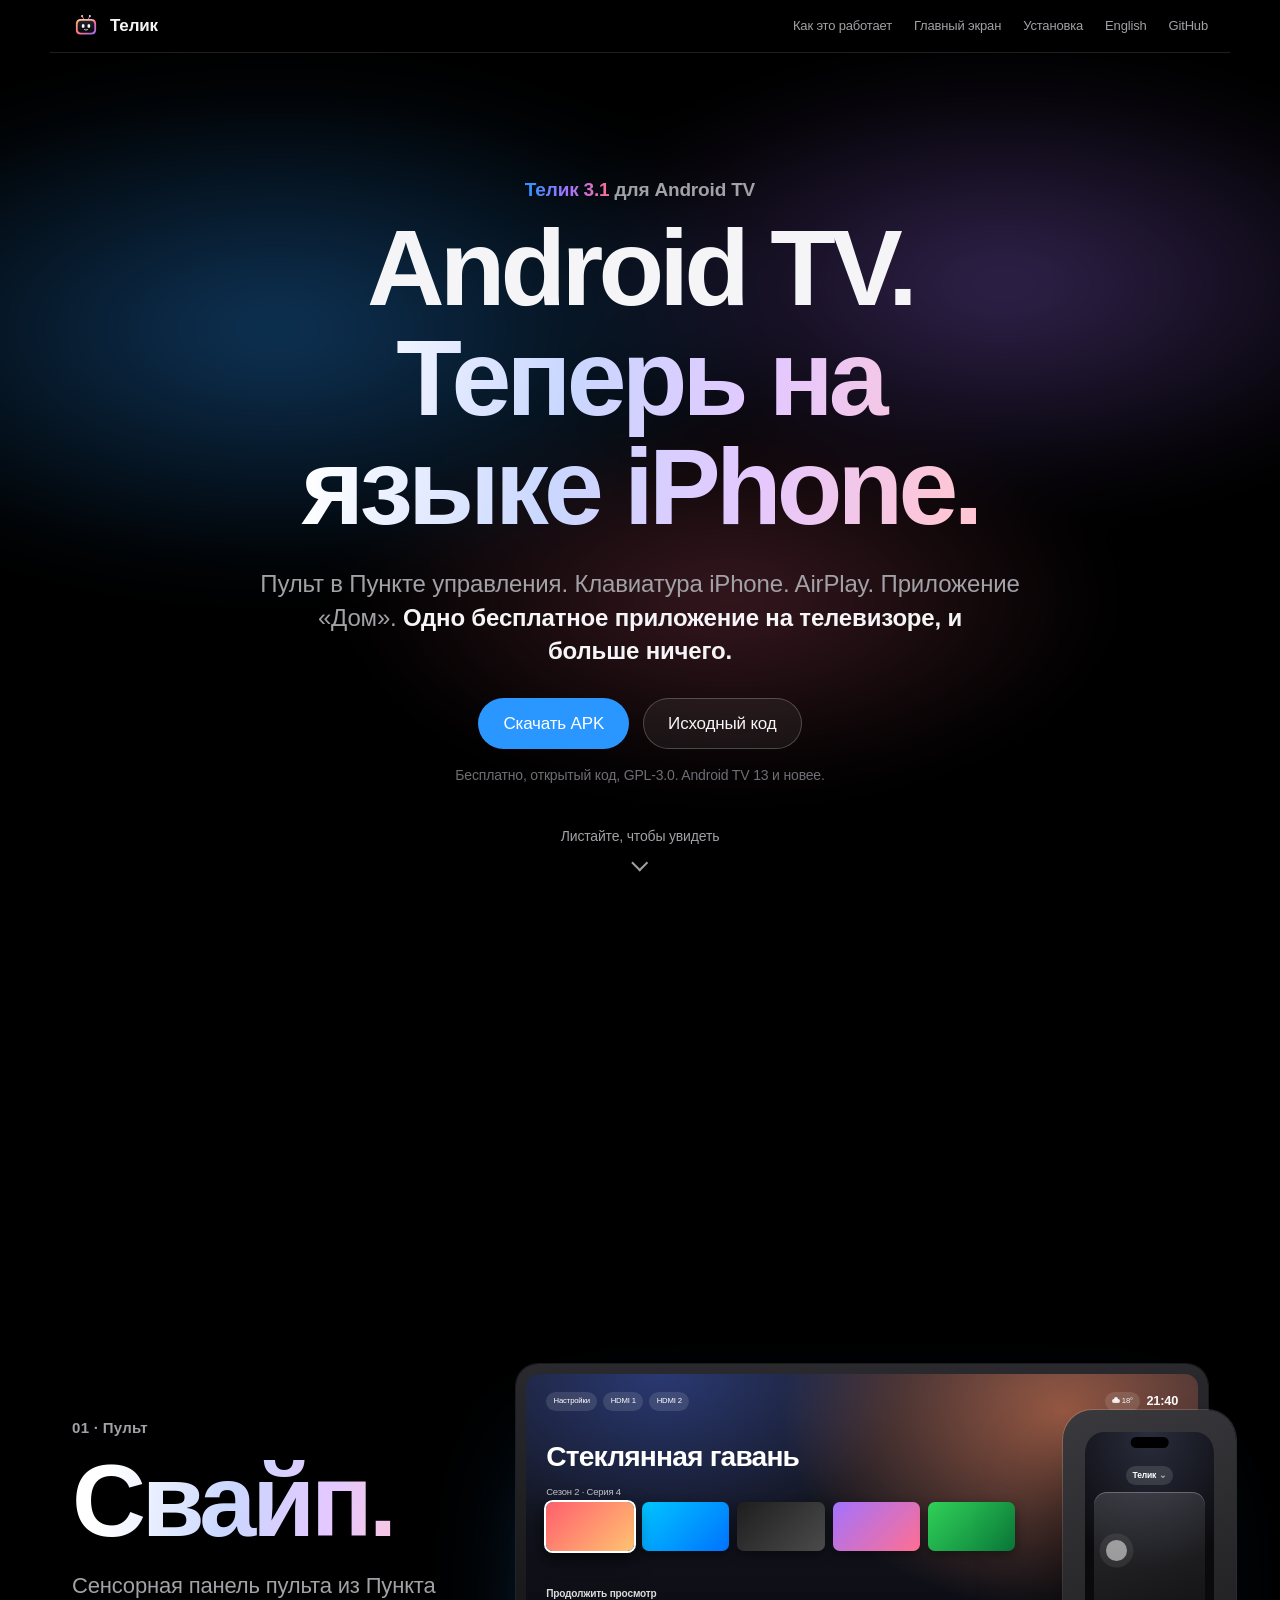
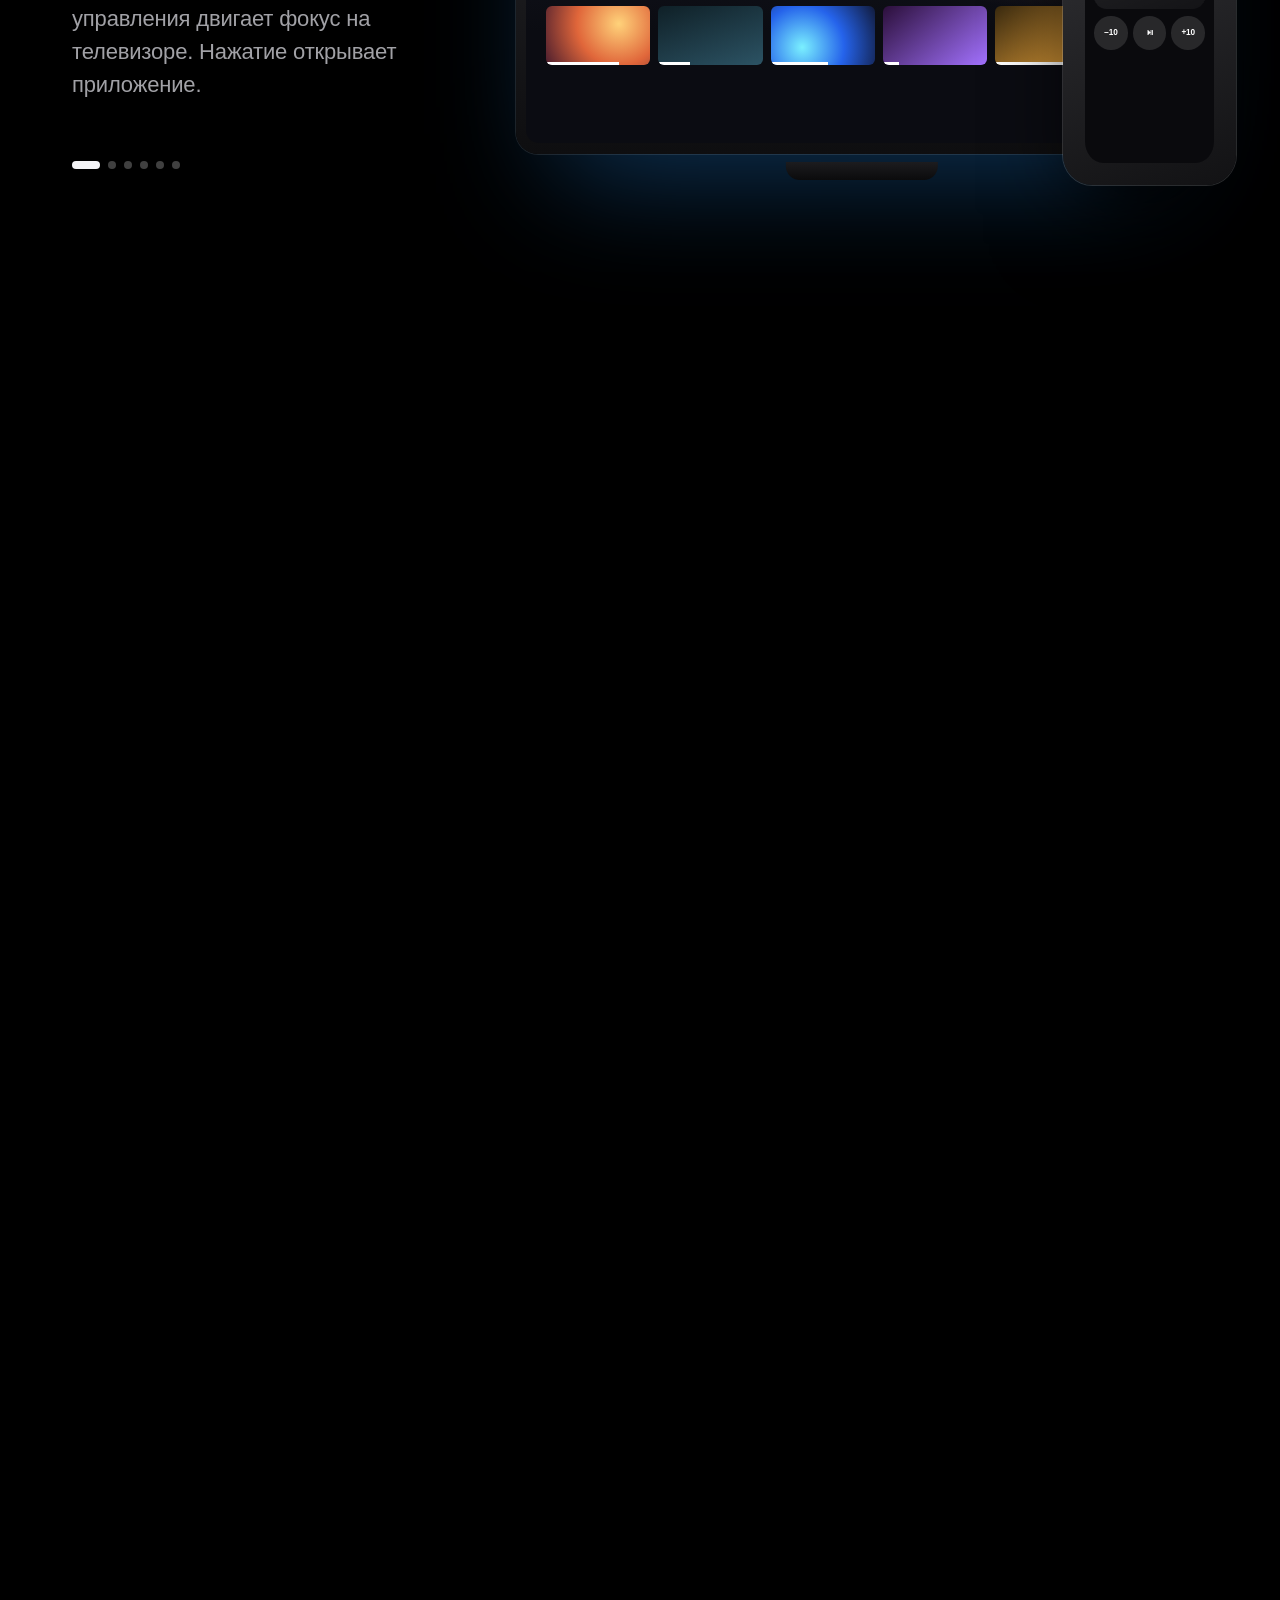
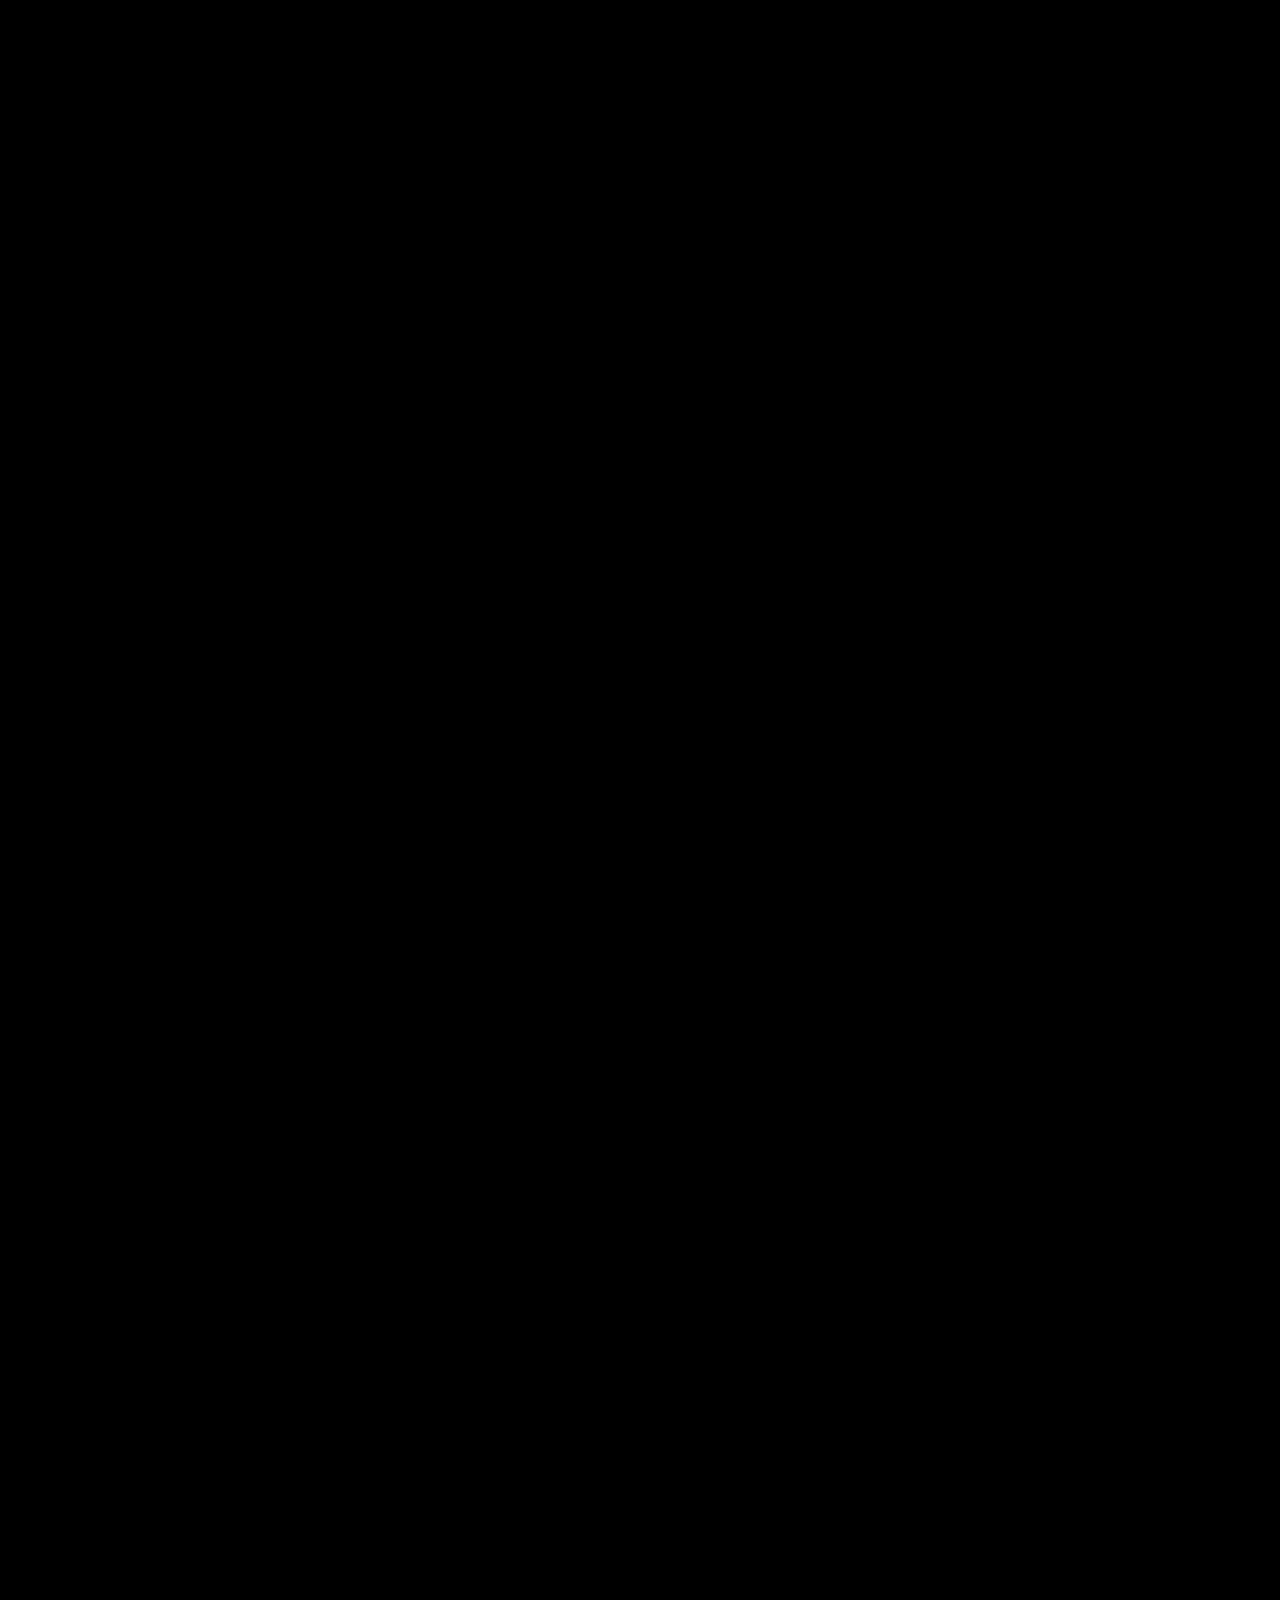
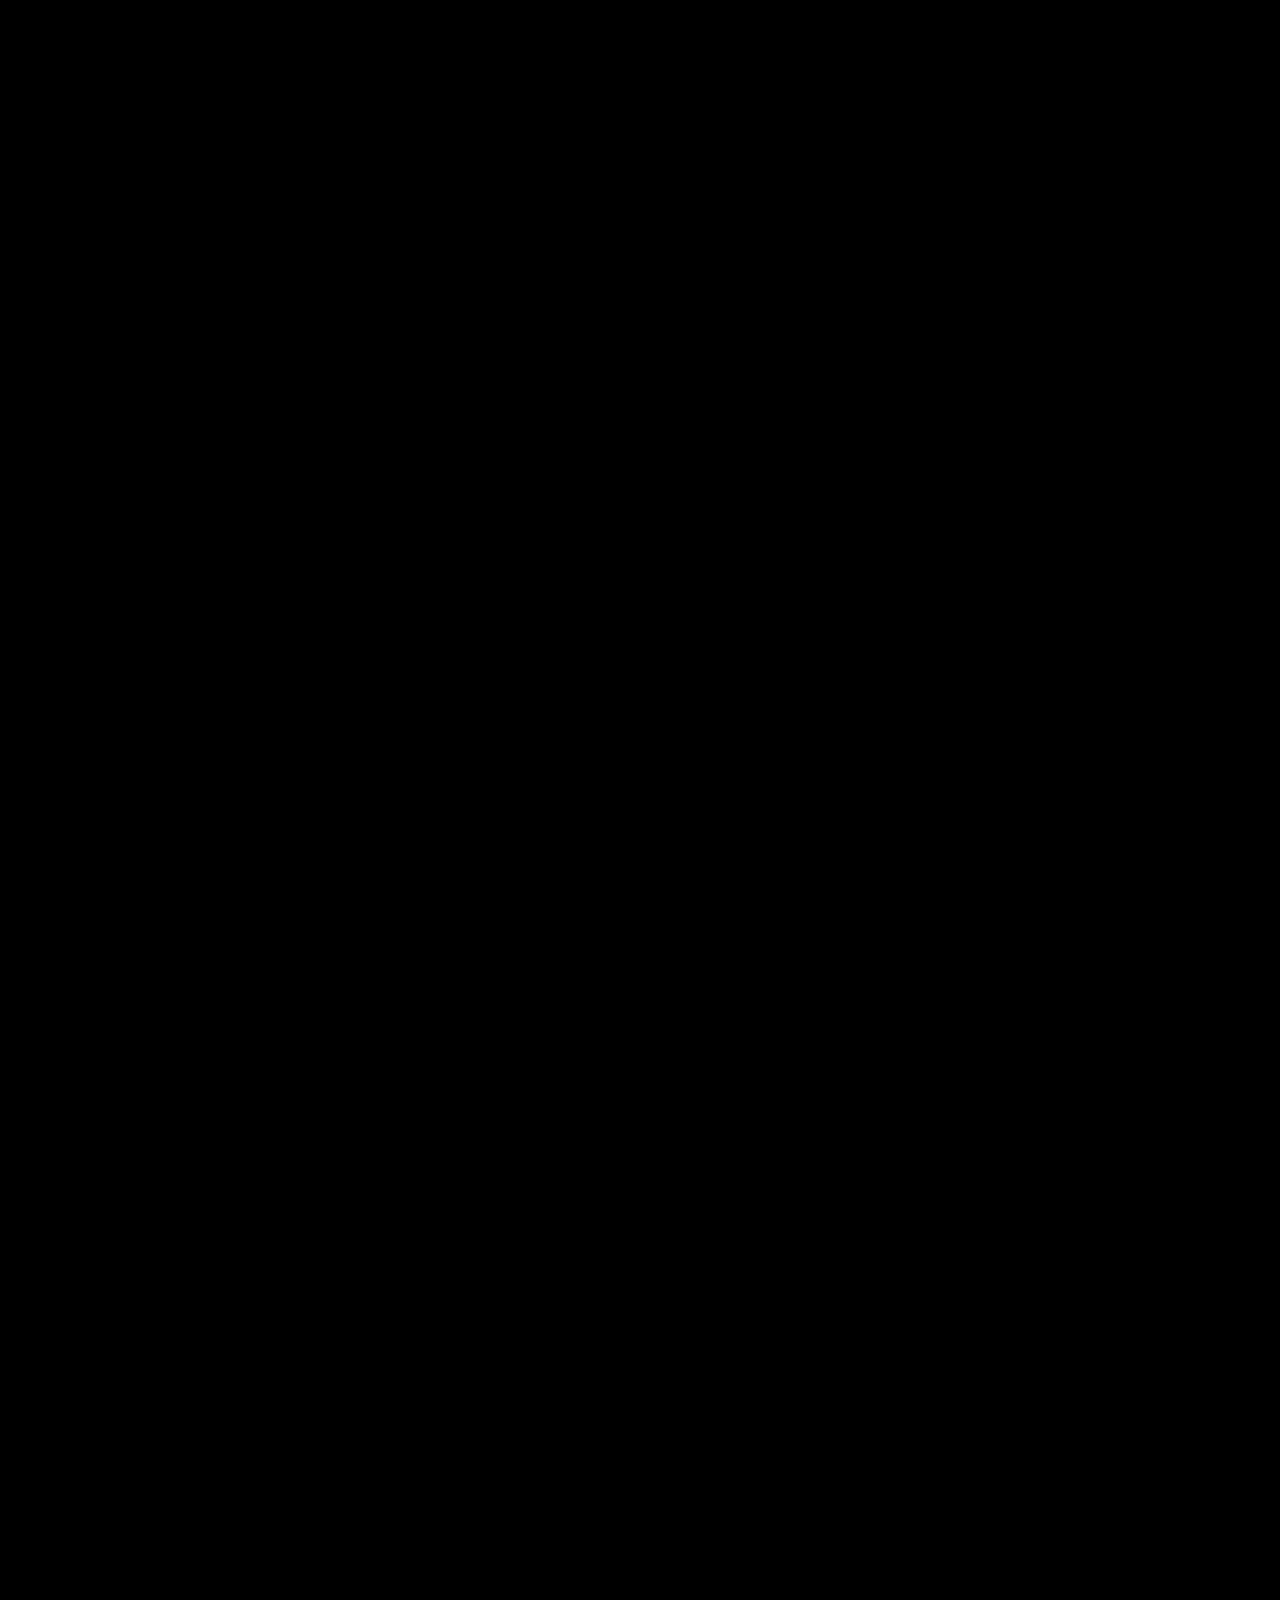
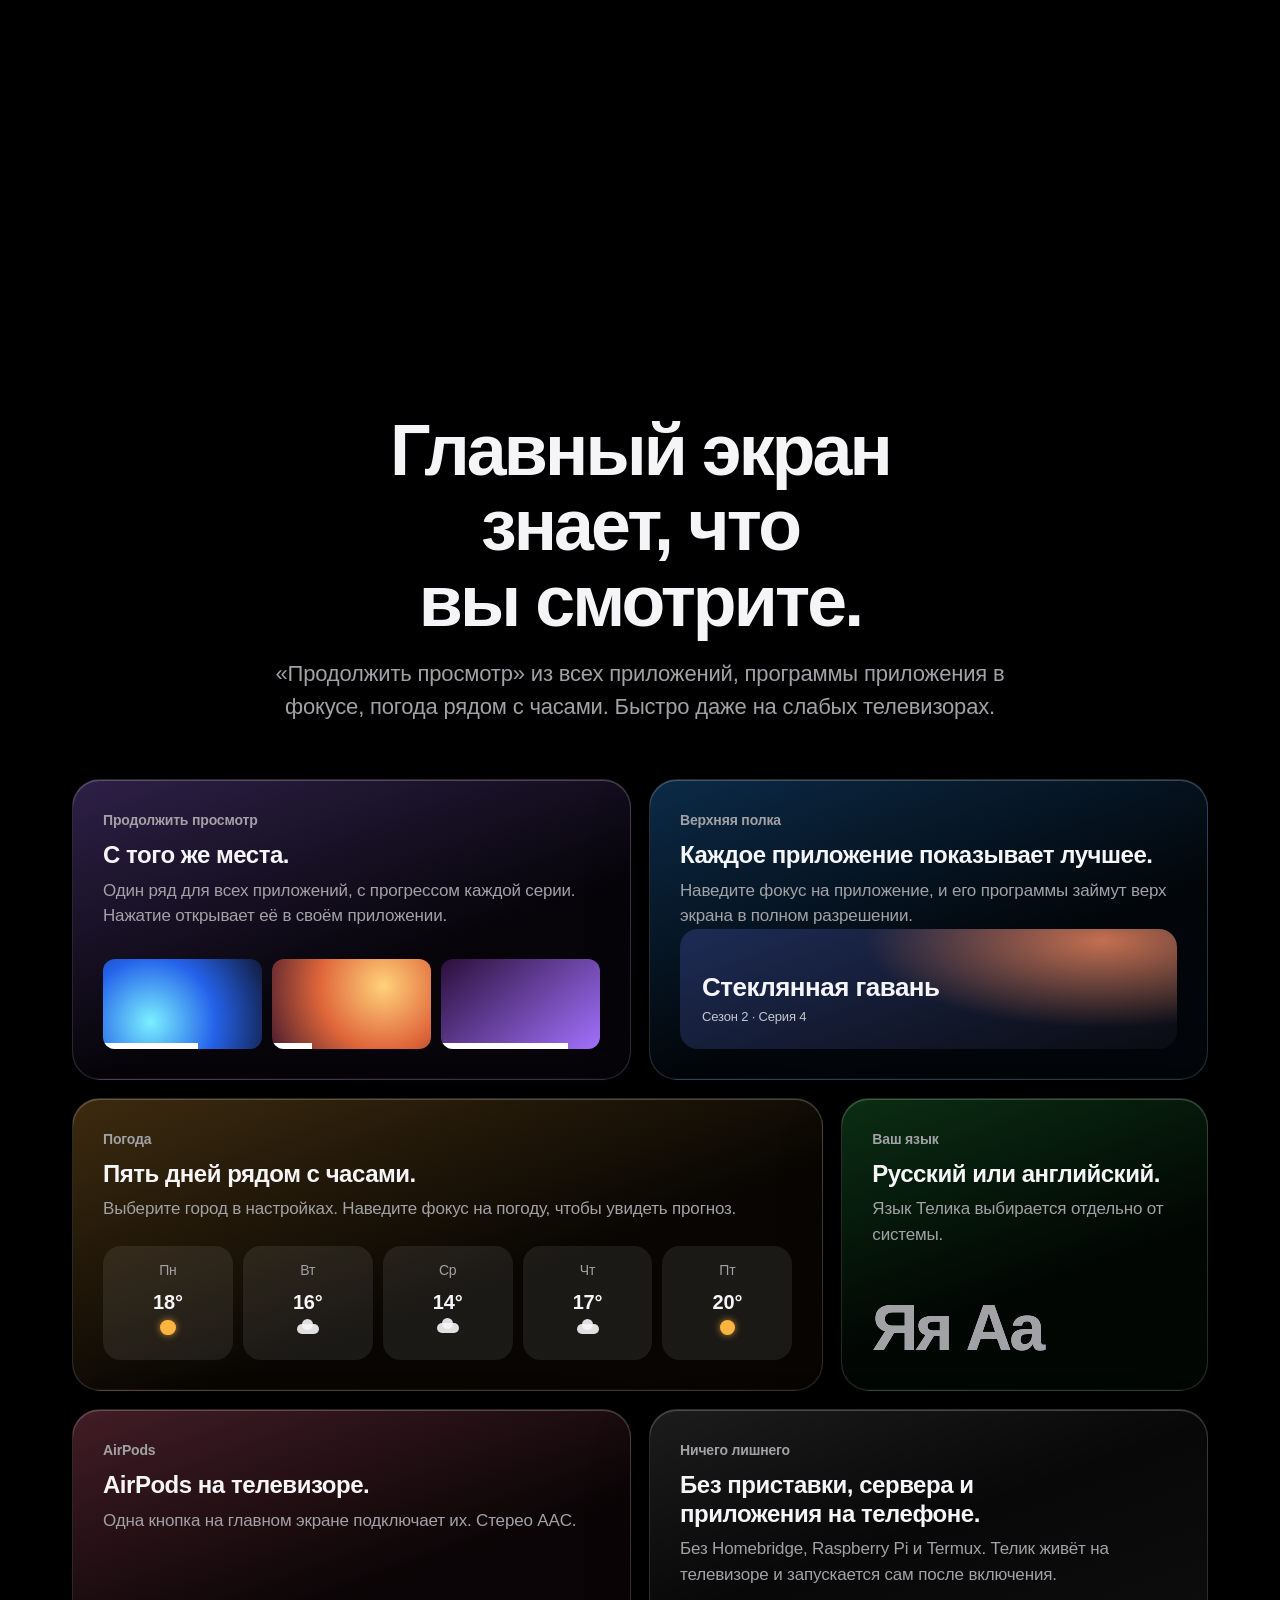
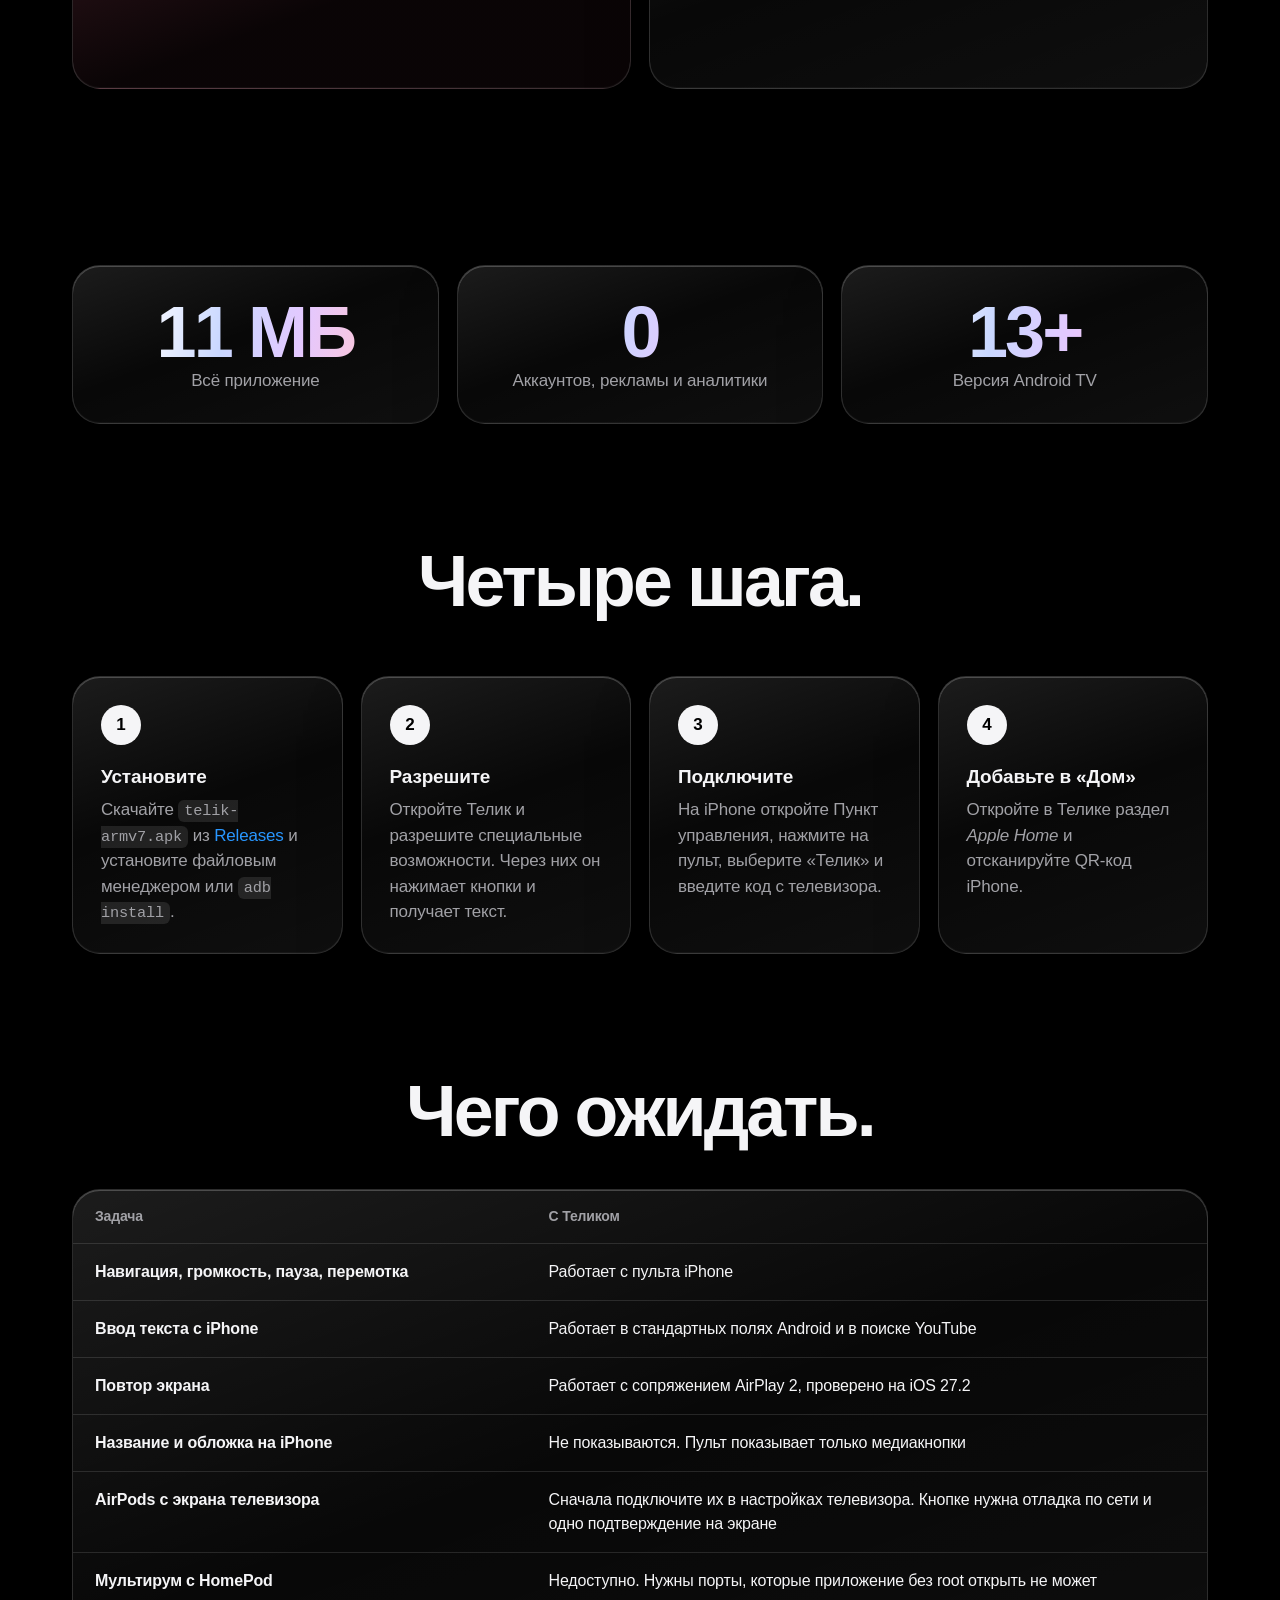
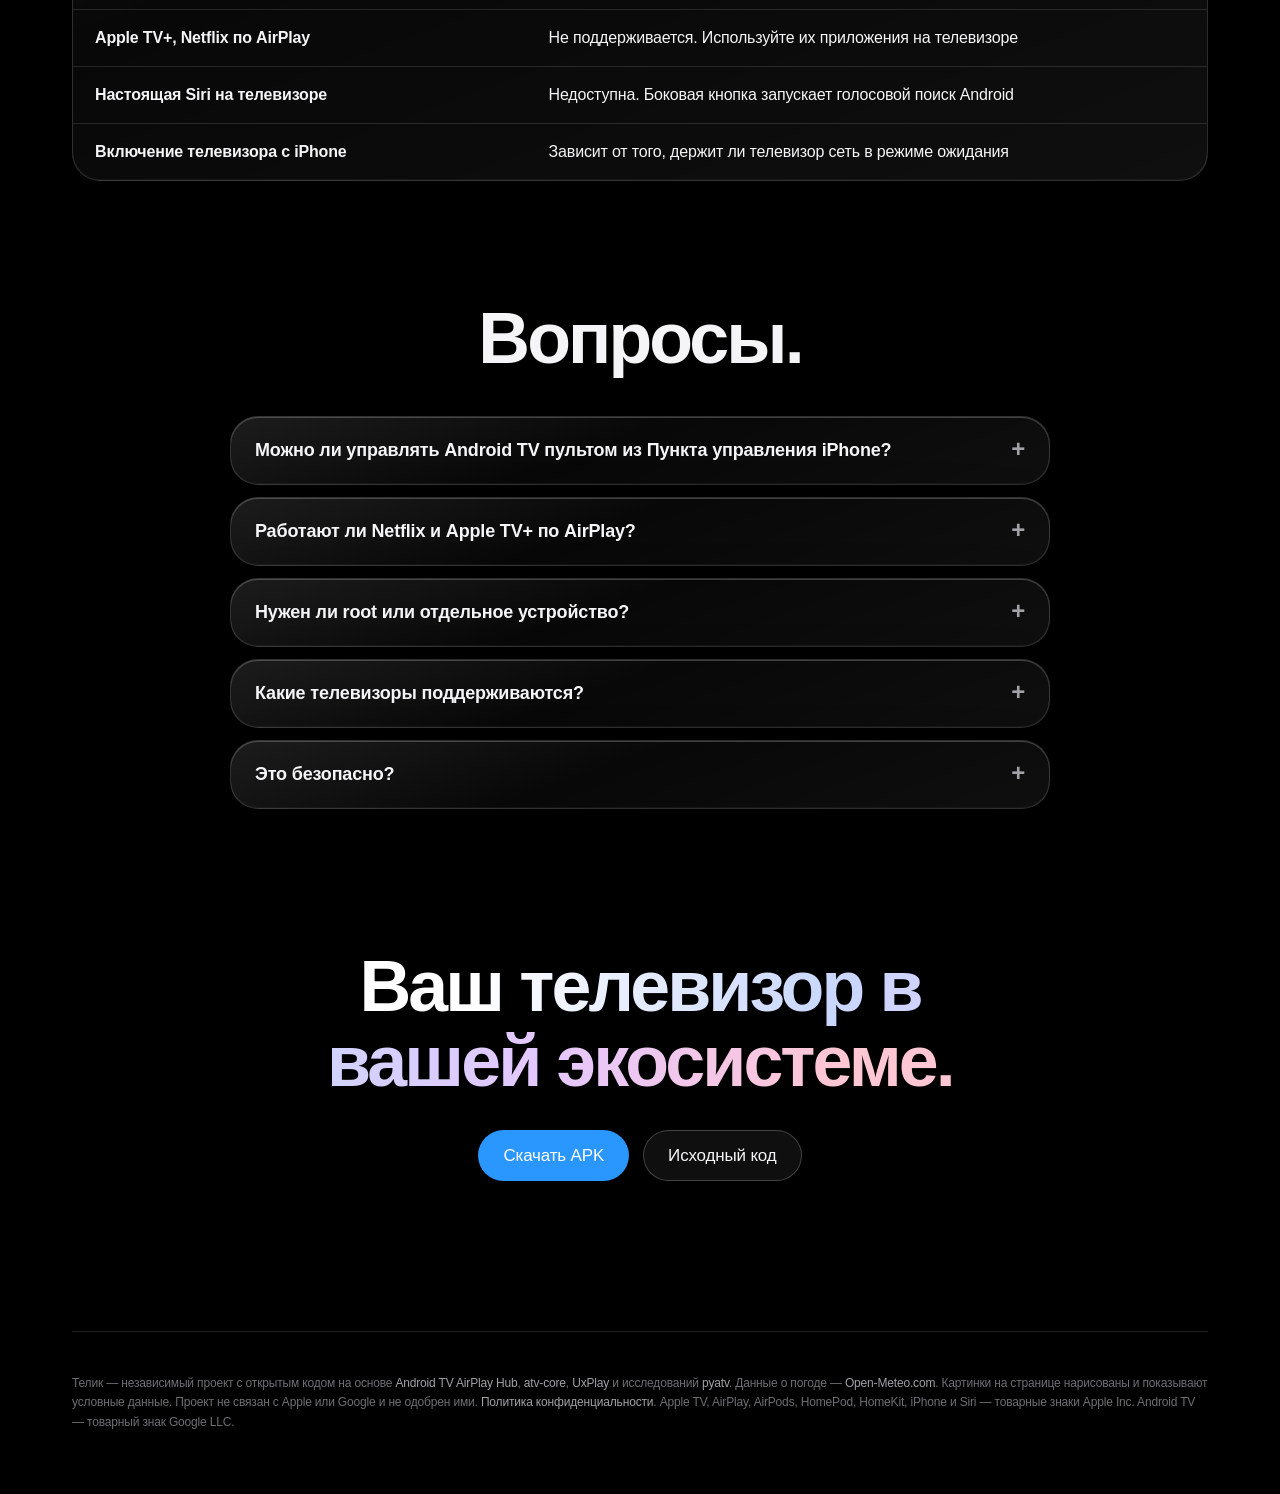
==== commit 0fb6a4eb: "feat: tell the story of the iphone and the tv on scroll The TV and the iPhone stay on the screen whi" ====
--- a/ru/index.html
+++ b/ru/index.html
@@ -63,13 +63,32 @@
   ]
 }
 </script>
+<script>
+document.documentElement.classList.add('js');
+addEventListener('DOMContentLoaded', () => {
+  const story = document.getElementById('story');
+  const stage = story && story.querySelector('.stage');
+  if (!stage) return;
+  let last = -1;
+  const update = () => {
+    const r = story.getBoundingClientRect();
+    const span = story.offsetHeight - innerHeight;
+    const p = Math.min(Math.max(-r.top / span, 0), 0.999);
+    const step = Math.floor(p * 6);
+    if (step !== last) { stage.dataset.step = step; last = step; }
+  };
+  addEventListener('scroll', () => requestAnimationFrame(update), { passive: true });
+  addEventListener('resize', update);
+  update();
+});
+</script>
 </head>
 <body>
 <div class="wrap">
   <header class="top">
     <a class="brand" href="./"><img src="../assets/mascot.svg" alt="" width="28" height="28">Телик</a>
     <nav aria-label="Главное меню">
-      <a class="optional" href="#remote">Пульт</a>
+      <a class="optional" href="#story">Как это работает</a>
       <a class="optional" href="#home">Главный экран</a>
       <a class="optional" href="#install">Установка</a>
       <a href="../" hreflang="en" lang="en">English</a>
@@ -87,67 +106,50 @@
         <a class="button" href="https://github.com/telikapp/telik">Исходный код</a>
       </div>
       <p class="note">Бесплатно, открытый код, GPL-3.0. Android TV 13 и новее.</p>
-
-      <div class="scene" role="img" aria-label="Телевизор с главным экраном Телика и iPhone с пультом Apple TV перед ним">
-        <div class="tv">
-          <div class="screen">
-            <div class="ui-bar"><span class="pill">Настройки</span><span class="pill">HDMI 1</span><span class="pill">HDMI 2</span><span class="spacer"></span><span class="pill"><i class="wx cloud"></i> 18°</span><span class="clock">21:40</span></div>
-            <div class="ui-title"><b>Стеклянная гавань</b><span>Сезон 2 · Серия 4</span></div>
-            <div class="ui-apps"><div class="app a1"></div><div class="app a3 focus"></div><div class="app a2"></div><div class="app a4"></div><div class="app a5"></div></div>
-            <div class="ui-row-label">Продолжить просмотр</div>
-            <div class="ui-row"><div class="card16 c1" style="--p:70%"></div><div class="card16 c2" style="--p:30%"></div><div class="card16 c3" style="--p:55%"></div><div class="card16 c4" style="--p:15%"></div><div class="card16 c5" style="--p:85%"></div></div>
+      <a class="cue" href="#story">Листайте, чтобы увидеть</a>
+    </div>
+
+    <section class="story" id="story" aria-label="Как Телик работает с iPhone, в шести шагах">
+      <div class="stage" data-step="0">
+        <div class="copy">
+          <div class="step S0"><span class="n">01 · Пульт</span><h2 class="grad">Свайп.</h2><p>Сенсорная панель пульта из Пункта управления двигает фокус на телевизоре. Нажатие открывает приложение.</p></div>
+          <div class="step S1"><span class="n">02 · Пульт</span><h2 class="grad">Перемотка.</h2><p>Когда играет видео, −10 и +10 перематывают его.</p></div>
+          <div class="step S2"><span class="n">03 · Клавиатура</span><h2 class="grad">Текст.</h2><p>Когда на телевизоре можно печатать, открывается клавиатура iPhone. Кириллица тоже.</p></div>
+          <div class="step S3"><span class="n">04 · AirPlay</span><h2 class="grad">Экран.</h2><p>Выведите экран iPhone, iPad или Mac на телевизор через AirPlay 2.</p></div>
+          <div class="step S4"><span class="n">05 · Приложение «Дом»</span><h2 class="grad">Вход.</h2><p>Телевизор — плитка в «Доме». Выберите HDMI 2, и на экране приставка.</p></div>
+          <div class="step S5"><span class="n">06 · Заставка</span><h2 class="grad">Покой.</h2><p>Когда никто не смотрит, телевизор показывает Землю в 4K, с часами и погодой.</p></div>
+          <div class="dots" aria-hidden="true"><i></i><i></i><i></i><i></i><i></i><i></i></div>
+        </div>
+        <div class="devices" aria-hidden="true">
+          <div class="tv">
+            <div class="screen">
+              <div class="layer L-home">
+                <div class="ui-bar"><span class="pill">Настройки</span><span class="pill">HDMI 1</span><span class="pill">HDMI 2</span><span class="spacer"></span><span class="pill"><i class="wx cloud"></i> 18°</span><span class="clock">21:40</span></div>
+                <div class="ui-title"><b>Стеклянная гавань</b><span>Сезон 2 · Серия 4</span></div>
+                <div class="ui-apps"><div class="app a1"></div><div class="app a3"></div><div class="app a2"></div><div class="app a4"></div><div class="app a5"></div></div>
+                <div class="ring"></div>
+                <div class="ui-row-label">Продолжить просмотр</div>
+                <div class="ui-row"><div class="card16 c1" style="--p:70%"></div><div class="card16 c2" style="--p:30%"></div><div class="card16 c3" style="--p:55%"></div><div class="card16 c4" style="--p:15%"></div><div class="card16 c5" style="--p:85%"></div></div>
+              </div>
+              <div class="layer L-video"><span class="ten">+10</span><div class="bar"><i></i></div></div>
+              <div class="layer L-search"><div class="field"><span>Стеклянная г</span></div><div class="results"><i class="c1"></i><i class="c3"></i><i class="c4"></i></div></div>
+              <div class="layer L-mirror photo"><span class="badge">AirPlay</span></div>
+              <div class="layer L-hdmi"><span class="banner">HDMI 2</span><div class="logo">PLAY</div></div>
+              <div class="layer L-aerial"><div class="over"><b>21:40</b><span><i class="wx cloud"></i> 18°</span></div></div>
+            </div>
+          </div>
+          <div class="phone">
+            <div class="phone-screen">
+              <span class="island"></span>
+              <div class="ph-layer P-touch"><span class="device">Телик</span><div class="touchpad"><span class="finger"></span></div><div class="keys"><span class="key">−10</span><span class="key">⏯︎</span><span class="key">+10</span></div></div>
+              <div class="ph-layer P-skip"><span class="device">Телик</span><div class="touchpad"></div><div class="keys"><span class="key">−10</span><span class="key">⏯︎</span><span class="key">+10</span></div></div>
+              <div class="ph-layer P-keys"><span class="device">Телик</span><div class="ph-text">Стеклянная г</div><div class="kbd"><b style="--i:0"></b><b style="--i:1"></b><b style="--i:2"></b><b style="--i:3"></b><b style="--i:0"></b><b style="--i:1"></b><b style="--i:2"></b><b style="--i:3"></b><b style="--i:0"></b><b style="--i:1"></b><b style="--i:2"></b><b style="--i:3"></b><b style="--i:0"></b><b style="--i:1"></b><b style="--i:2"></b><b style="--i:3"></b><b style="--i:0"></b><b style="--i:1"></b><b style="--i:2"></b><b style="--i:3"></b><b style="--i:0"></b><b style="--i:1"></b><b style="--i:2"></b><b style="--i:3"></b><b style="--i:0"></b><b style="--i:1"></b><b style="--i:2"></b><b style="--i:3"></b><b style="--i:0"></b><b style="--i:1"></b></div></div>
+              <div class="ph-layer P-mirror"><div class="shot photo"></div><span class="air">Повтор на «Телик»</span></div>
+              <div class="ph-layer P-home"><div class="tile-h">Телик<small>HDMI 2</small></div><ul><li>HDMI 1</li><li class="on">HDMI 2</li><li>HDMI 3</li></ul></div>
+              <div class="ph-layer P-sleep"><b>21:40</b><span>Вторник, 18 ноября</span></div>
+            </div>
           </div>
         </div>
-        <div class="phone">
-          <div class="phone-screen">
-            <span class="island"></span>
-            <span class="device">Телик</span>
-            <div class="touchpad"></div>
-            <div class="keys"><span class="key">−10</span><span class="key">⏯︎</span><span class="key">+10</span></div>
-          </div>
-        </div>
-      </div>
-    </div>
-
-    <section id="remote" class="chapter">
-      <h2 class="reveal">Пульт уже в вашем iPhone.</h2>
-      <p class="sub reveal">Телик добавляет телевизор в список пульта Apple TV в Пункте управления. Один раз введите код. На телефон ничего ставить не нужно.</p>
-      <div class="bento">
-        <article class="glass tile s4 t-blue reveal">
-          <span class="k">Пульт</span>
-          <h3>Свайп, нажатие и перемотка.</h3>
-          <p>Сенсорная панель двигает фокус, нажатие выбирает, «Назад» и кнопка TV работают как на Apple TV. Когда играет видео, −10 и +10 перематывают его.</p>
-          <div class="skip" aria-hidden="true"><span>−10</span><span>⏯︎</span><span>+10</span></div>
-        </article>
-        <article class="glass tile s2 t-violet reveal">
-          <span class="k">Клавиатура</span>
-          <h3>Печатайте на телефоне.</h3>
-          <p>Клавиатура iPhone открывается, когда на телевизоре можно печатать. Кириллица тоже.</p>
-          <div class="typing" aria-hidden="true"><span>Стеклянная г</span></div>
-        </article>
-        <article class="glass tile s3 t-pink reveal">
-          <span class="k">AirPlay</span>
-          <h3>Повтор экрана и звук.</h3>
-          <p>Повторяйте экран iPhone, iPad или Mac и выводите звук на телевизор. Сопряжение AirPlay 2, основа — UxPlay.</p>
-          <div class="waves" aria-hidden="true"><i style="--h:60px;--d:0s"></i><i style="--h:85px;--d:.2s"></i><i style="--h:40px;--d:.4s"></i><i style="--h:75px;--d:.1s"></i><i style="--h:55px;--d:.3s"></i><i style="--h:90px;--d:.5s"></i><i style="--h:35px;--d:.15s"></i><i style="--h:70px;--d:.35s"></i><i style="--h:50px;--d:.25s"></i><i style="--h:80px;--d:.45s"></i></div>
-        </article>
-        <article class="glass tile s3 t-green reveal">
-          <span class="k">Приложение «Дом»</span>
-          <h3>Телевизор в «Доме».</h3>
-          <p>Питание, приложения и входы HDMI — для сценариев и Siri.</p>
-          <ul class="inputs" aria-hidden="true"><li>HDMI 1</li><li class="on">HDMI 2</li><li>HDMI 3</li></ul>
-        </article>
-        <article class="glass tile s2 t-amber reveal">
-          <span class="k">AirPods</span>
-          <h3>AirPods на телевизоре.</h3>
-          <p>Одна кнопка на главном экране подключает их. Стерео AAC.</p>
-        </article>
-        <article class="glass tile s4 reveal">
-          <span class="k">Ничего лишнего</span>
-          <h3>Без приставки, сервера и приложения на телефоне.</h3>
-          <p>Без Homebridge, Raspberry Pi и Termux. Телик живёт на телевизоре и запускается сам после включения.</p>
-          <p class="big grad">0 лишних устройств</p>
-        </article>
       </div>
     </section>
 
@@ -179,17 +181,19 @@
           <p>Язык Телика выбирается отдельно от системы.</p>
           <p class="big grad" aria-hidden="true">Яя Aa</p>
         </article>
-      </div>
-    </section>
-
-    <section id="screensaver" class="chapter">
-      <h2 class="reveal">Земля в 4K, пока вы отдыхаете.</h2>
-      <p class="sub reveal">Заставка Телика показывает виды Земли из Apple TV, с часами и погодой в углу.</p>
-      <div class="aerial reveal" role="img" aria-label="Заставка: берег на закате, часы и погода">
-        <span class="badge">4K</span>
-        <div class="over"><b>21:40</b><span><i class="wx cloud"></i> 18° · Переменная облачность</span></div>
-      </div>
-    </section>
+        <article class="glass tile s3 t-pink reveal">
+          <span class="k">AirPods</span>
+          <h3>AirPods на телевизоре.</h3>
+          <p>Одна кнопка на главном экране подключает их. Стерео AAC.</p>
+        </article>
+        <article class="glass tile s3 reveal">
+          <span class="k">Ничего лишнего</span>
+          <h3>Без приставки, сервера и приложения на телефоне.</h3>
+          <p>Без Homebridge, Raspberry Pi и Termux. Телик живёт на телевизоре и запускается сам после включения.</p>
+        </article>
+      </div>
+    </section>
+
 
     <section class="chapter">
       <div class="stats">
--- a/style.css
+++ b/style.css
@@ -356,3 +356,145 @@
 }
 .shelf b { font-size: 26px; letter-spacing: -0.02em; }
 .shelf span { font-size: 13px; color: rgb(255 255 255 / 75%); }
+
+/* ---------- Story: one gesture, two screens ---------- */
+.story { position: relative; height: 640vh; margin-top: 40px; }
+.stage {
+  position: sticky; top: 0; height: 100vh; min-height: 560px;
+  display: grid; grid-template-columns: minmax(260px, 0.8fr) 1.4fr; gap: 48px; align-items: center;
+}
+.copy { position: relative; height: 340px; }
+.step {
+  position: absolute; inset: 0; display: flex; flex-direction: column; justify-content: center;
+  opacity: 0; transform: translateY(24px); transition: opacity 0.5s, transform 0.5s; pointer-events: none;
+}
+.step .n { font-size: 15px; font-weight: 600; color: var(--muted); letter-spacing: 0.02em; }
+.step h2 { text-align: left; margin: 8px 0 14px; font-size: clamp(56px, 8vw, 120px); max-width: none; }
+.step p { color: var(--muted); font-size: clamp(18px, 1.8vw, 22px); font-weight: 500; margin: 0; max-width: 22em; }
+.dots { position: absolute; left: 0; bottom: -40px; display: flex; gap: 8px; }
+.dots i { width: 8px; height: 8px; border-radius: 99px; background: rgb(255 255 255 / 25%); transition: width 0.4s, background 0.4s; }
+
+.devices { position: relative; }
+.devices .tv { width: 100%; }
+.devices .phone { right: -4%; bottom: -8%; width: clamp(130px, 25%, 240px); }
+
+/* Layers inside each screen. */
+.layer { position: absolute; inset: 0; opacity: 0; transition: opacity 0.6s; }
+.ph-layer { position: absolute; inset: 0; opacity: 0; transition: opacity 0.6s; display: flex; flex-direction: column; align-items: center; padding: 26cqw 7cqw 8cqw; gap: 6cqw; }
+
+/* Which layer each step shows. */
+.stage[data-step="0"] .L-home, .stage[data-step="0"] .P-touch,
+.stage[data-step="1"] .L-video, .stage[data-step="1"] .P-skip,
+.stage[data-step="2"] .L-search, .stage[data-step="2"] .P-keys,
+.stage[data-step="3"] .L-mirror, .stage[data-step="3"] .P-mirror,
+.stage[data-step="4"] .L-hdmi, .stage[data-step="4"] .P-home,
+.stage[data-step="5"] .L-aerial, .stage[data-step="5"] .P-sleep { opacity: 1; }
+.stage[data-step="0"] .S0, .stage[data-step="1"] .S1, .stage[data-step="2"] .S2,
+.stage[data-step="3"] .S3, .stage[data-step="4"] .S4, .stage[data-step="5"] .S5 { opacity: 1; transform: none; }
+.stage[data-step="0"] .dots i:nth-child(1), .stage[data-step="1"] .dots i:nth-child(2),
+.stage[data-step="2"] .dots i:nth-child(3), .stage[data-step="3"] .dots i:nth-child(4),
+.stage[data-step="4"] .dots i:nth-child(5), .stage[data-step="5"] .dots i:nth-child(6) { width: 28px; background: var(--ink); }
+.stage[data-step="5"] .devices .tv { box-shadow: 0 0 0 1px rgb(255 255 255 / 10%), 0 60px 140px -30px rgb(255 170 110 / 45%), 0 40px 80px -20px rgb(0 0 0 / 90%); }
+
+/* 0 Swipe: the finger and the focus ring move together (4 s loop). */
+.L-home .ring {
+  position: absolute; top: 19cqw; left: 3cqw; width: 13cqw; aspect-ratio: 16 / 9; border-radius: 1cqw;
+  box-shadow: 0 0 0 0.3cqw #fff, 0 1cqw 3cqw rgb(0 0 0 / 60%);
+  animation: ring 4s ease-in-out infinite;
+}
+@keyframes ring { 0%, 15% { transform: translateX(0); } 30%, 45% { transform: translateX(14.2cqw); } 60%, 75% { transform: translateX(28.4cqw); } 90%, 100% { transform: translateX(0); } }
+.P-touch .touchpad::after { animation: none; opacity: 0; }
+.finger {
+  position: absolute; top: 50%; left: 20%; width: 16cqw; height: 16cqw; margin: -8cqw 0 0 -8cqw; border-radius: 50%;
+  background: rgb(255 255 255 / 55%); box-shadow: 0 0 0 5cqw rgb(255 255 255 / 8%);
+  animation: swipe 4s ease-in-out infinite;
+}
+@keyframes swipe {
+  0%, 10% { transform: translateX(0); opacity: 0; } 14% { opacity: 1; } 28% { transform: translateX(40cqw); opacity: 1; } 32% { opacity: 0; transform: translateX(40cqw); }
+  42% { transform: translateX(0); opacity: 0; } 46% { opacity: 1; } 58% { transform: translateX(40cqw); opacity: 1; } 62%, 100% { opacity: 0; transform: translateX(40cqw); }
+}
+
+/* 1 Skip: the progress jumps when +10 lights up (3 s loop). */
+.L-video { background: radial-gradient(60% 80% at 70% 40%, #ff9a5a, #7a2a4a 45%, #120a1a 80%); }
+.L-video .bar { position: absolute; left: 4cqw; right: 4cqw; bottom: 4cqw; height: 0.7cqw; border-radius: 1cqw; background: rgb(255 255 255 / 25%); }
+.L-video .bar i { position: absolute; left: 0; top: 0; bottom: 0; border-radius: inherit; background: #fff; animation: prog 3s steps(1, end) infinite; }
+@keyframes prog { 0% { width: 32%; } 50% { width: 44%; } 100% { width: 32%; } }
+.L-video .ten { position: absolute; right: 6cqw; top: 40%; font-size: 5cqw; font-weight: 700; opacity: 0; animation: flash 3s infinite; }
+.P-skip .keys .key:last-child { animation: press 3s infinite; }
+@keyframes press { 0%, 44% { background: rgb(255 255 255 / 12%); color: #fff; } 48%, 60% { background: #fff; color: #000; } 64%, 100% { background: rgb(255 255 255 / 12%); color: #fff; } }
+@keyframes flash { 0%, 46% { opacity: 0; transform: scale(0.8); } 52% { opacity: 1; transform: scale(1); } 70%, 100% { opacity: 0; } }
+
+/* 2 Type: letters appear on the TV while the keys light up. */
+.L-search { background: linear-gradient(180deg, #13151f, #07080c); }
+.L-search .field {
+  position: absolute; left: 50%; top: 22%; transform: translateX(-50%); width: 60cqw; padding: 1.6cqw 2.4cqw; border-radius: 99px;
+  background: rgb(255 255 255 / 12%); font: 600 3.2cqw/1 ui-monospace, "SF Mono", Menlo, monospace; white-space: nowrap;
+}
+.L-search .field span { display: inline-block; overflow: hidden; vertical-align: bottom; width: 0; animation: typing 4s steps(12, end) infinite; }
+.L-search .field::after { content: ""; display: inline-block; width: 0.25cqw; height: 3.4cqw; vertical-align: -0.5cqw; background: var(--blue); animation: blink 1s steps(1) infinite; }
+@keyframes typing { 0% { width: 0; } 70%, 100% { width: 12ch; } }
+.L-search .results { position: absolute; left: 20cqw; right: 20cqw; top: 40%; display: grid; grid-template-columns: repeat(3, 1fr); gap: 1.4cqw; }
+.L-search .results i { aspect-ratio: 16 / 9; border-radius: 1cqw; opacity: 0; animation: res 4s infinite; }
+@keyframes res { 0%, 55% { opacity: 0; transform: translateY(2cqw); } 70%, 100% { opacity: 1; transform: none; } }
+.kbd { width: 100%; margin-top: auto; display: grid; grid-template-columns: repeat(10, 1fr); gap: 1.6cqw; }
+.kbd b { aspect-ratio: 0.8; border-radius: 1.6cqw; background: rgb(255 255 255 / 18%); }
+.kbd b:nth-child(4n + 1) { animation: tap-key 0.9s infinite; animation-delay: calc(var(--i, 0) * 0.15s); }
+@keyframes tap-key { 0%, 70%, 100% { background: rgb(255 255 255 / 18%); } 80% { background: rgb(255 255 255 / 85%); } }
+.ph-text { width: 100%; padding: 3cqw 4cqw; border-radius: 4cqw; background: rgb(255 255 255 / 10%); font-size: 6cqw; font-weight: 600; }
+
+/* 3 Mirror: the photo of the phone fills the TV. */
+.photo { background: radial-gradient(50% 60% at 70% 35%, #fff2c4, #ffb36b 25%, #e0566e 55%, #3a1f5a 85%); }
+.L-mirror { transform: scale(0.94); transition: opacity 0.6s, transform 0.8s; }
+.stage[data-step="3"] .L-mirror { transform: none; }
+.L-mirror .badge { font-size: 1.4cqw; }
+.P-mirror .shot { width: 100%; aspect-ratio: 3 / 4; border-radius: 6cqw; }
+.P-mirror .air { font-size: 6cqw; font-weight: 600; padding: 2.4cqw 5cqw; border-radius: 99px; background: rgb(255 255 255 / 92%); color: #000; }
+
+/* 4 Home: HDMI 2 is chosen, and the TV switches. */
+.L-hdmi { background: radial-gradient(60% 70% at 50% 45%, #2a6b4a, #0b2a1d 60%, #050a08); }
+.L-hdmi .banner { position: absolute; left: 3cqw; top: 3cqw; font-size: 1.6cqw; font-weight: 600; padding: 0.8cqw 1.6cqw; border-radius: 99px; background: rgb(0 0 0 / 40%); }
+.L-hdmi .logo { position: absolute; inset: 0; display: grid; place-items: center; font-size: 7cqw; font-weight: 800; letter-spacing: -0.04em; color: rgb(255 255 255 / 85%); }
+.P-home .tile-h { width: 100%; padding: 5cqw; border-radius: 6cqw; background: rgb(255 255 255 / 92%); color: #000; font-weight: 700; font-size: 6cqw; }
+.P-home .tile-h small { display: block; font-weight: 500; font-size: 4.6cqw; color: #555; }
+.P-home ul { list-style: none; margin: 0; padding: 0; width: 100%; display: grid; gap: 2.4cqw; font-size: 5.6cqw; font-weight: 600; }
+.P-home li { padding: 3.6cqw 5cqw; border-radius: 4cqw; background: rgb(255 255 255 / 10%); display: flex; justify-content: space-between; }
+.P-home li.on { background: var(--green); color: #000; }
+.P-home li.on::after { content: "✓"; }
+
+/* 5 Rest: the aerial screensaver. */
+.L-aerial { background: radial-gradient(40% 50% at 75% 30%, rgb(255 210 150 / 70%), transparent 70%), linear-gradient(180deg, #5b7fbf 0%, #f6b98a 46%, #2b4a6f 47%, #10233d 100%); }
+.L-aerial::before { content: ""; position: absolute; inset: 47% 0 0; background: repeating-linear-gradient(180deg, rgb(255 255 255 / 10%) 0 0.2cqw, transparent 0.2cqw 1.4cqw); animation: swell 9s ease-in-out infinite alternate; }
+.L-aerial .over { position: absolute; left: 4cqw; bottom: 4cqw; text-shadow: 0 0.2cqw 2cqw rgb(0 0 0 / 40%); }
+.L-aerial .over b { display: block; font-size: 7cqw; font-weight: 300; line-height: 1; }
+.L-aerial .over span { font-size: 1.6cqw; }
+.P-sleep { justify-content: flex-start; background: #000; }
+.P-sleep b { font-size: 22cqw; font-weight: 300; margin-top: 10cqw; color: rgb(255 255 255 / 85%); }
+.P-sleep span { font-size: 5cqw; color: rgb(255 255 255 / 55%); }
+
+/* Without JavaScript the story is a plain list of steps. */
+html:not(.js) .story { height: auto; }
+html:not(.js) .stage { position: static; height: auto; display: block; }
+html:not(.js) .copy { height: auto; }
+html:not(.js) .step { position: static; opacity: 1; transform: none; margin-bottom: 32px; }
+html:not(.js) .dots { display: none; }
+html:not(.js) .stage .L-home, html:not(.js) .stage .P-touch { opacity: 1; }
+
+@media (max-width: 860px) {
+  .story { height: 700vh; }
+  .stage { grid-template-columns: 1fr; grid-template-rows: auto auto; gap: 56px; align-content: center; padding-top: 48px; }
+  .devices { order: -1; margin-right: 14%; }
+  .devices .phone { right: -17%; bottom: -42%; width: 27%; }
+  .copy { height: 210px; }
+  .step h2 { font-size: clamp(48px, 13vw, 72px); margin: 4px 0 8px; }
+  .step p { font-size: 17px; }
+  .dots { bottom: -18px; }
+}
+
+.story .phone-screen { padding: 0; display: block; }
+.story .island { z-index: 2; }
+.hero { min-height: calc(100vh - 60px); display: flex; flex-direction: column; justify-content: center; padding-bottom: 80px; }
+.cue { position: absolute; left: 50%; bottom: 24px; transform: translateX(-50%); font-size: 14px; color: var(--muted); }
+.cue::after { content: ""; display: block; width: 10px; height: 10px; margin: 10px auto 0; border-right: 2px solid currentColor; border-bottom: 2px solid currentColor; transform: rotate(45deg); animation: nudge 1.6s ease-in-out infinite; }
+.cue:hover { color: var(--ink); text-decoration: none; }
+@keyframes nudge { 50% { transform: translateY(6px) rotate(45deg); } }
+.L-mirror .badge { left: 3cqw; right: auto; top: 3cqw; }
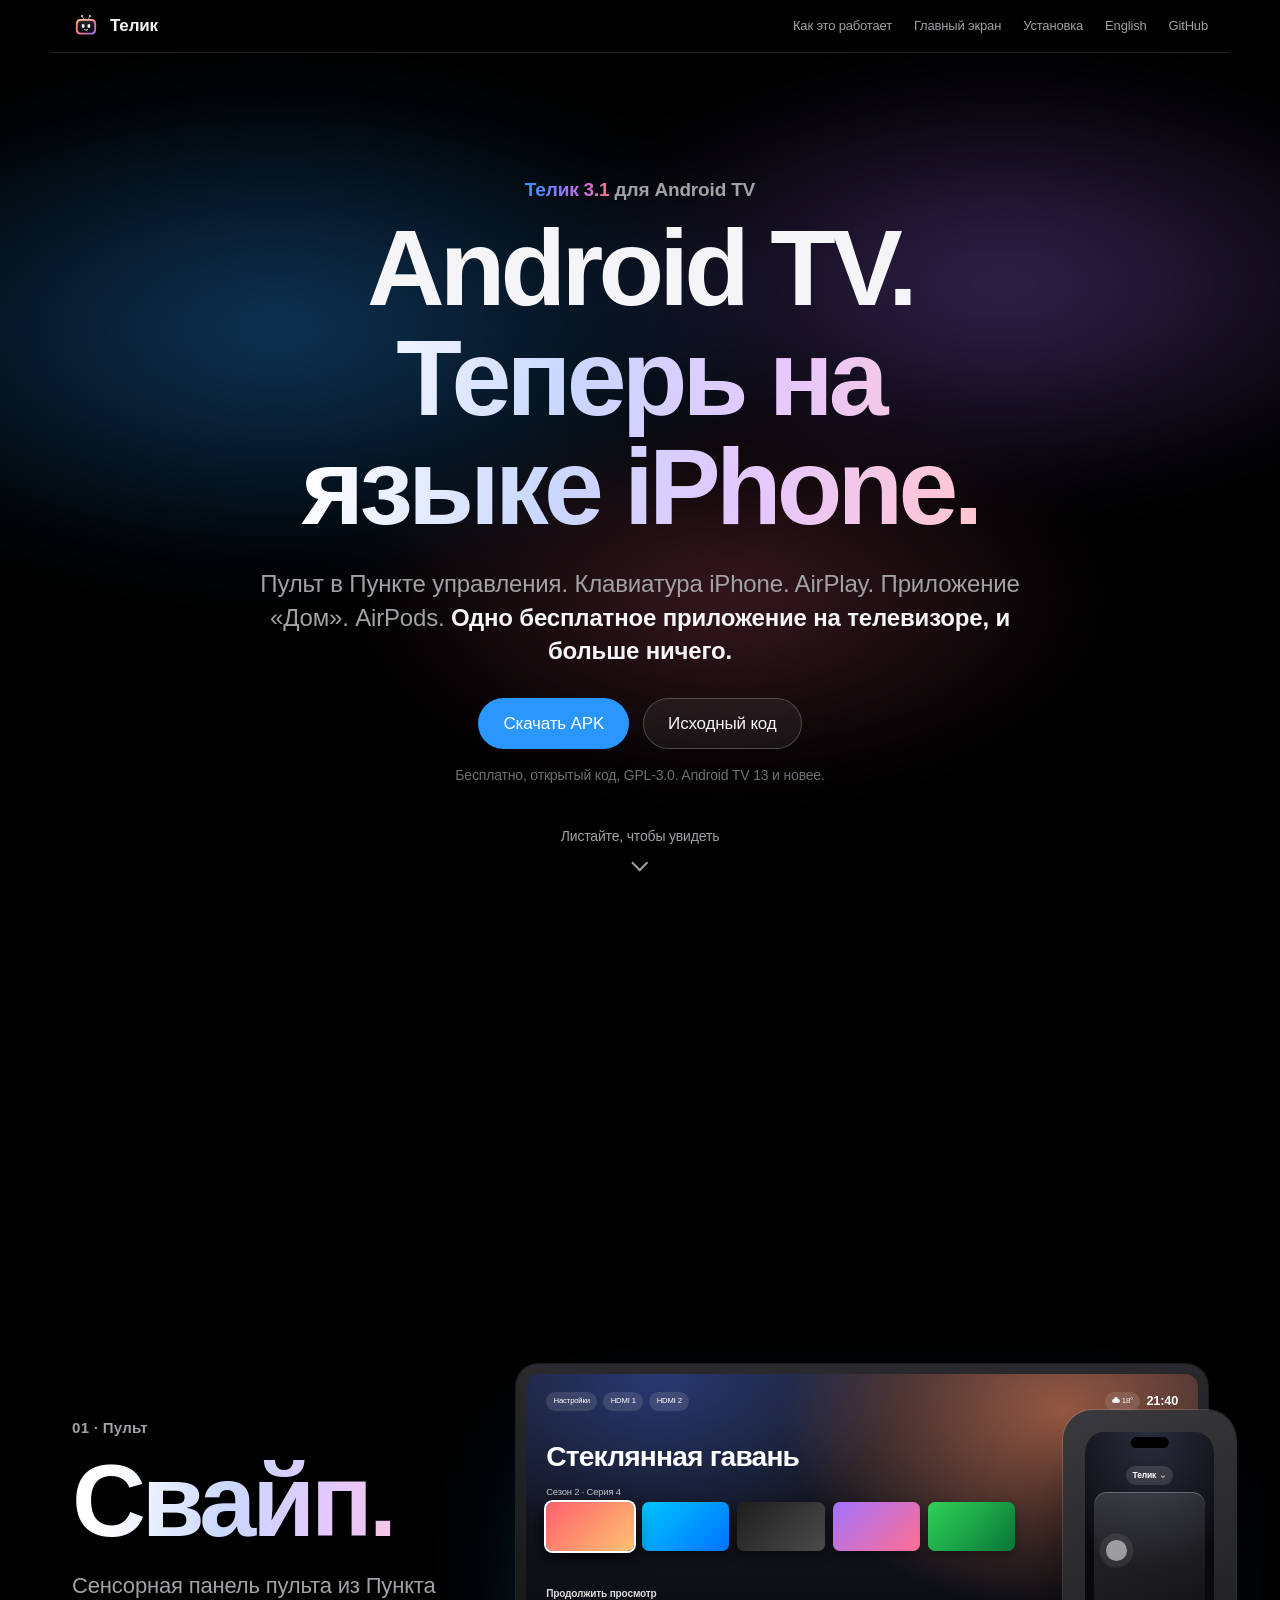
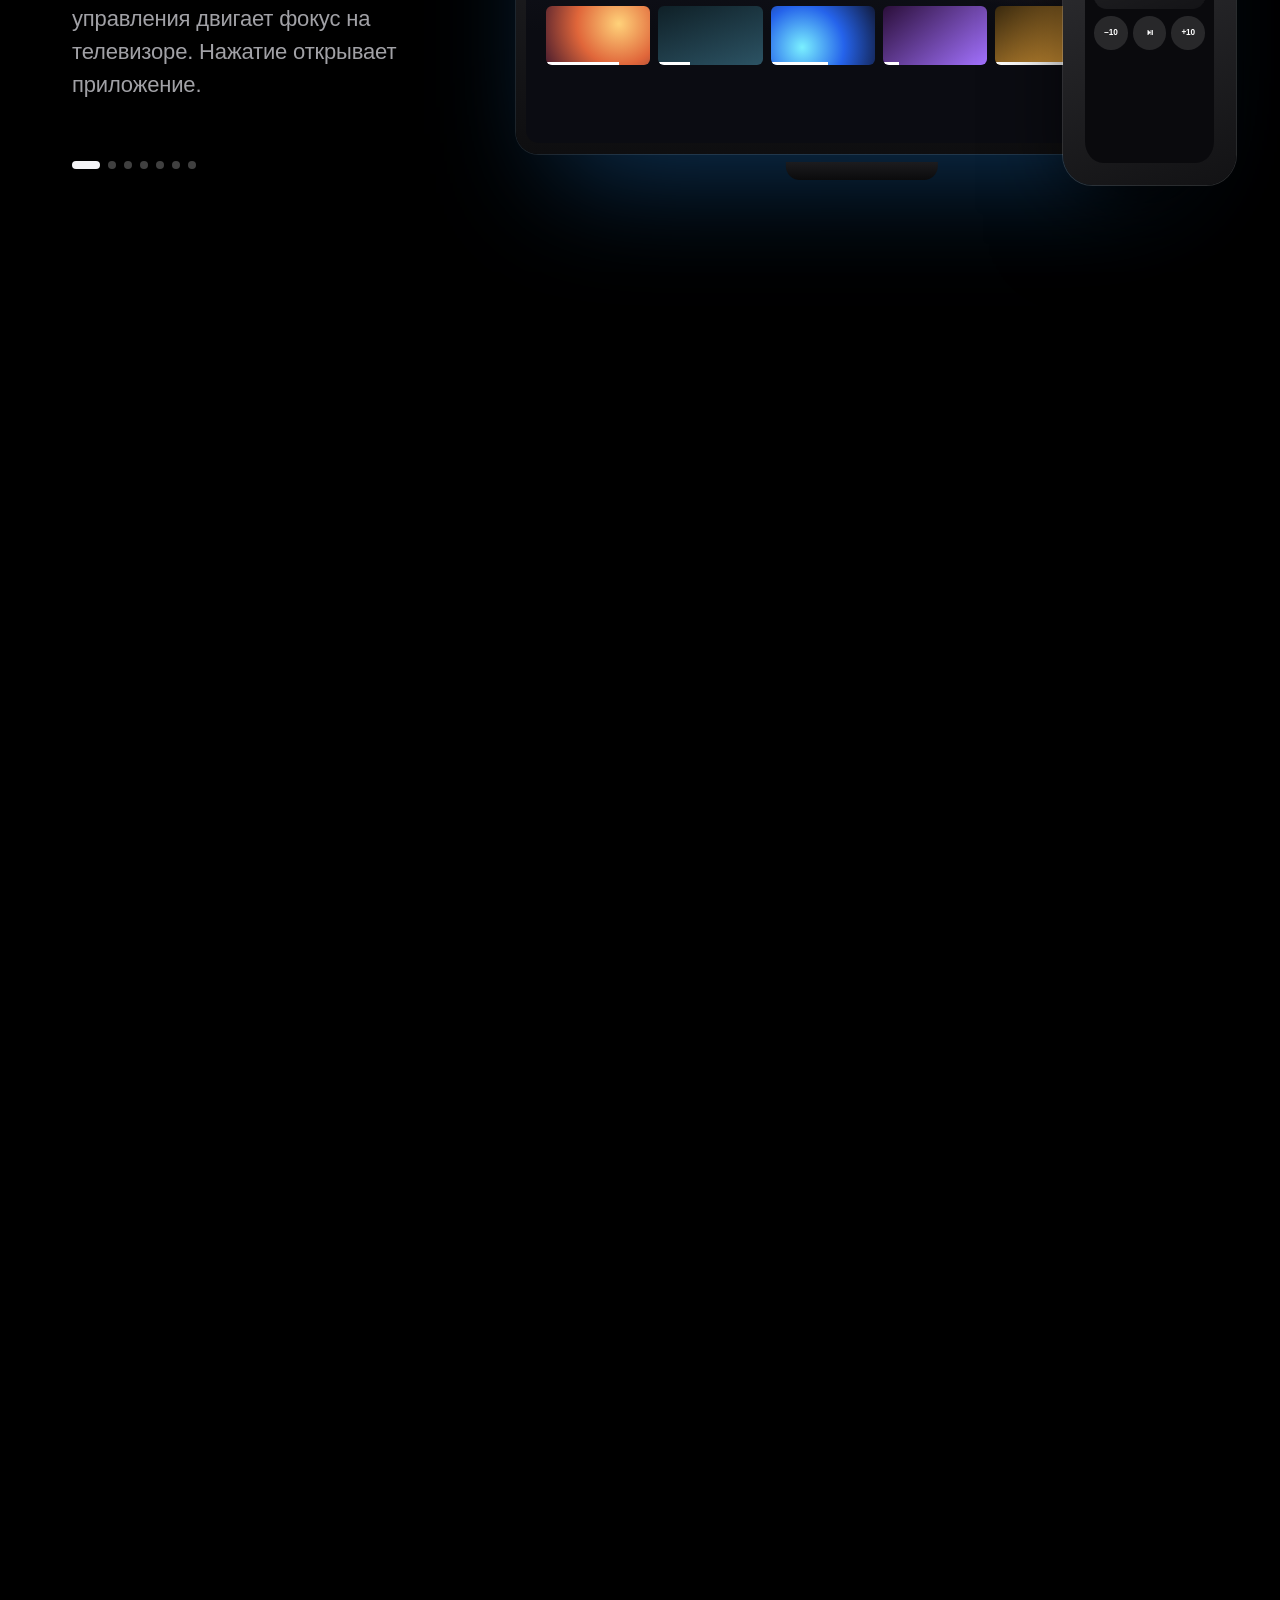
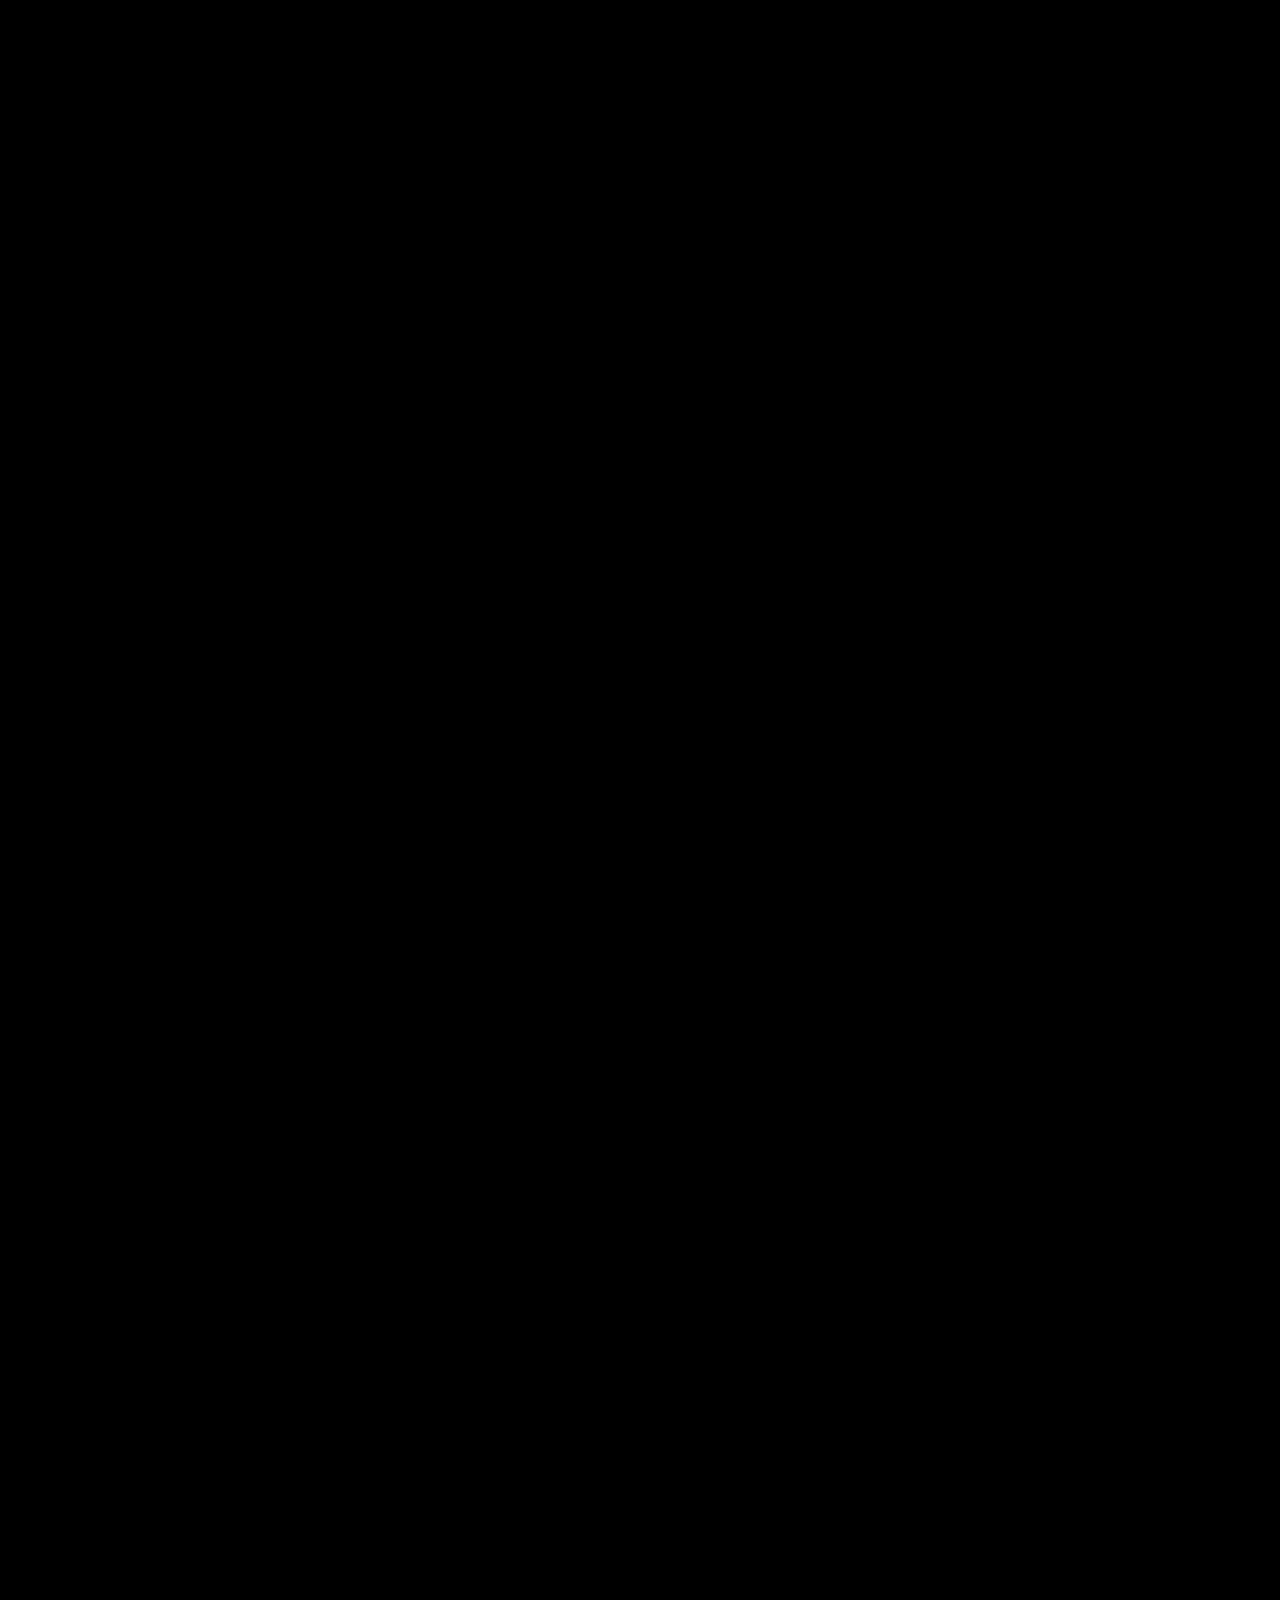
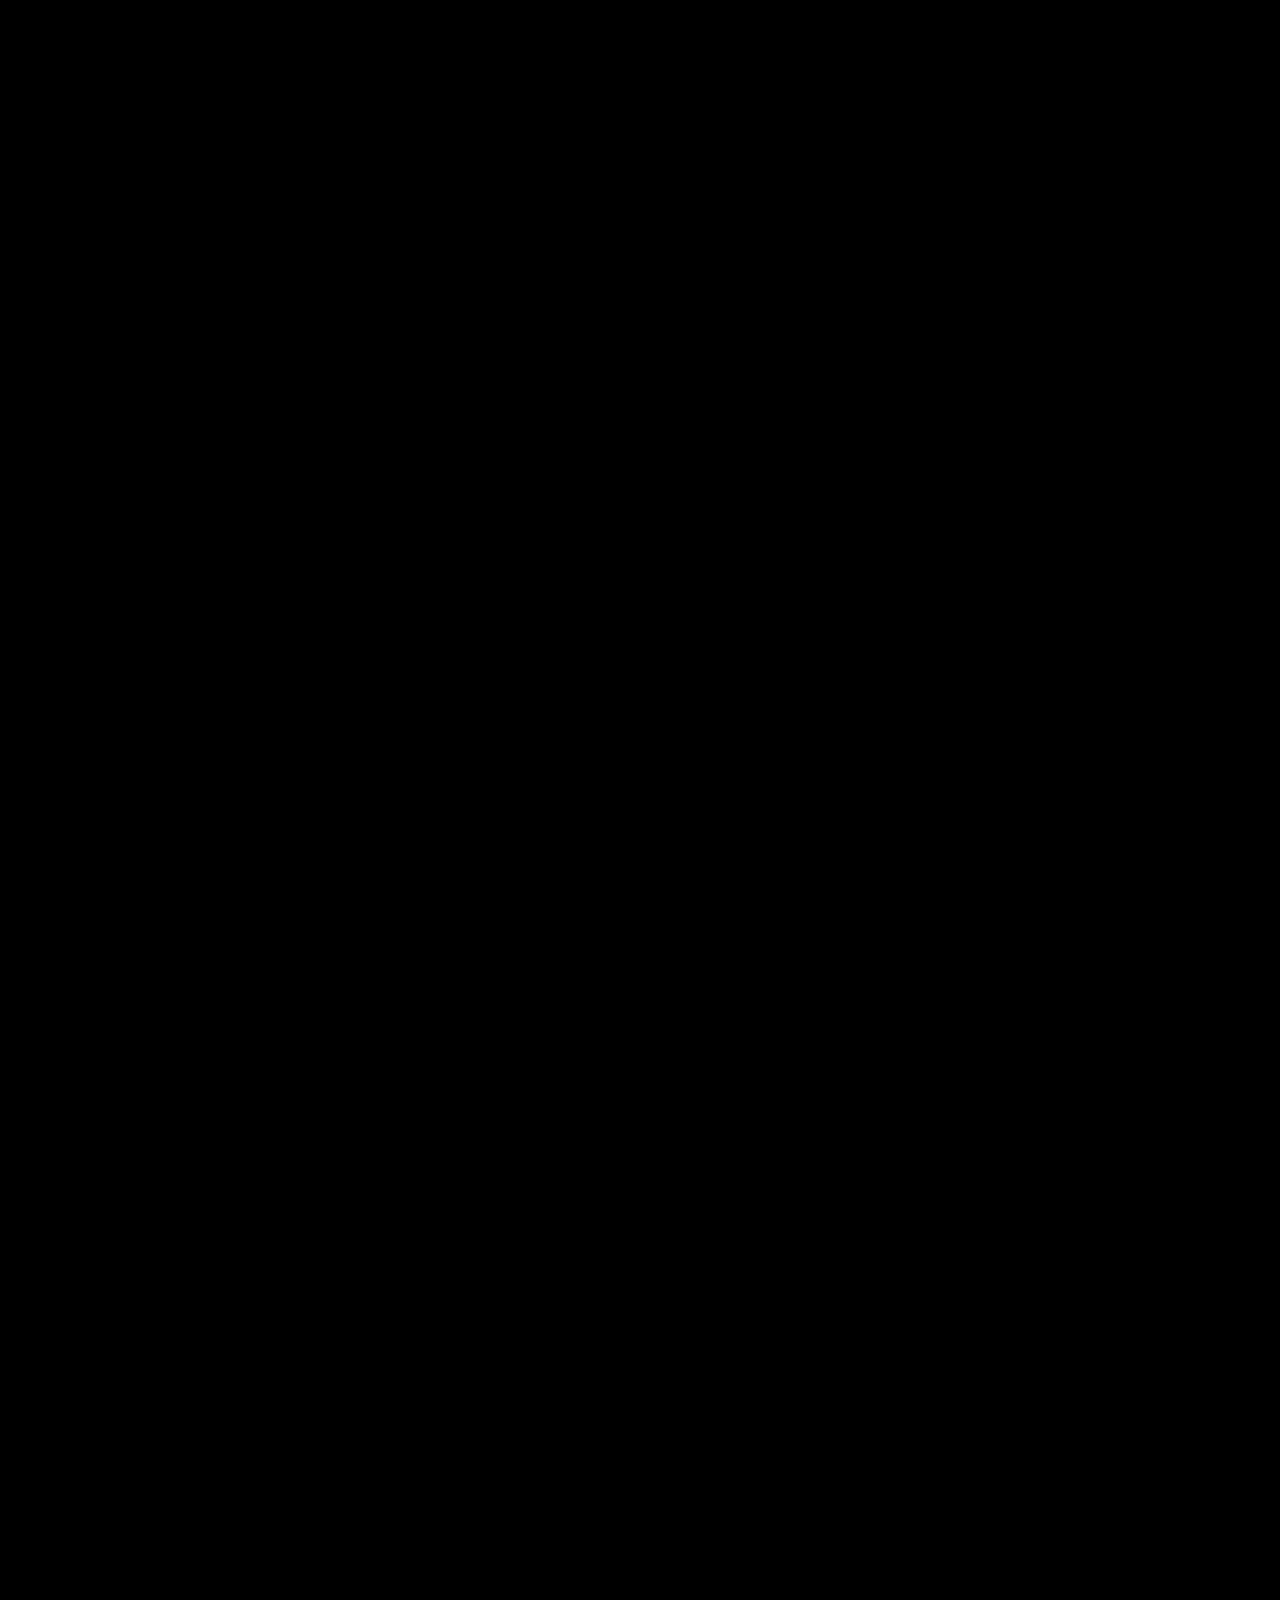
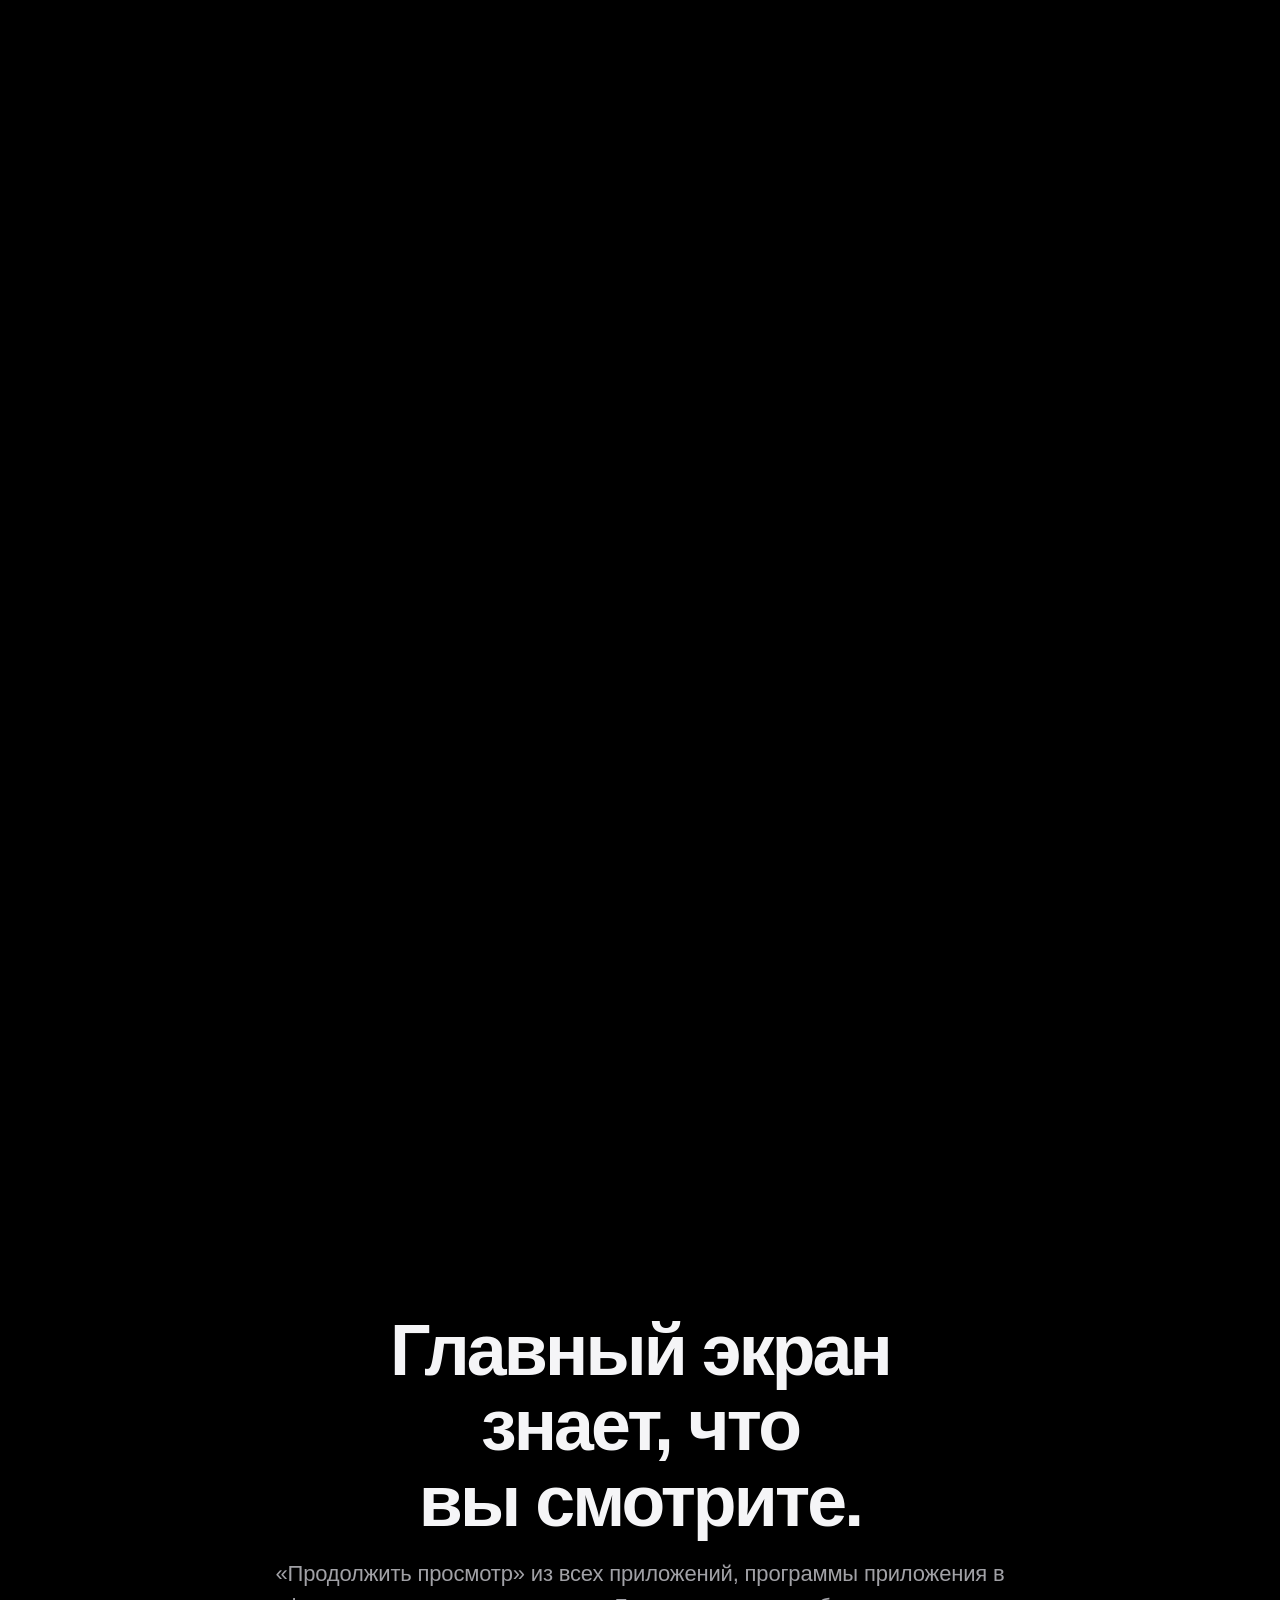
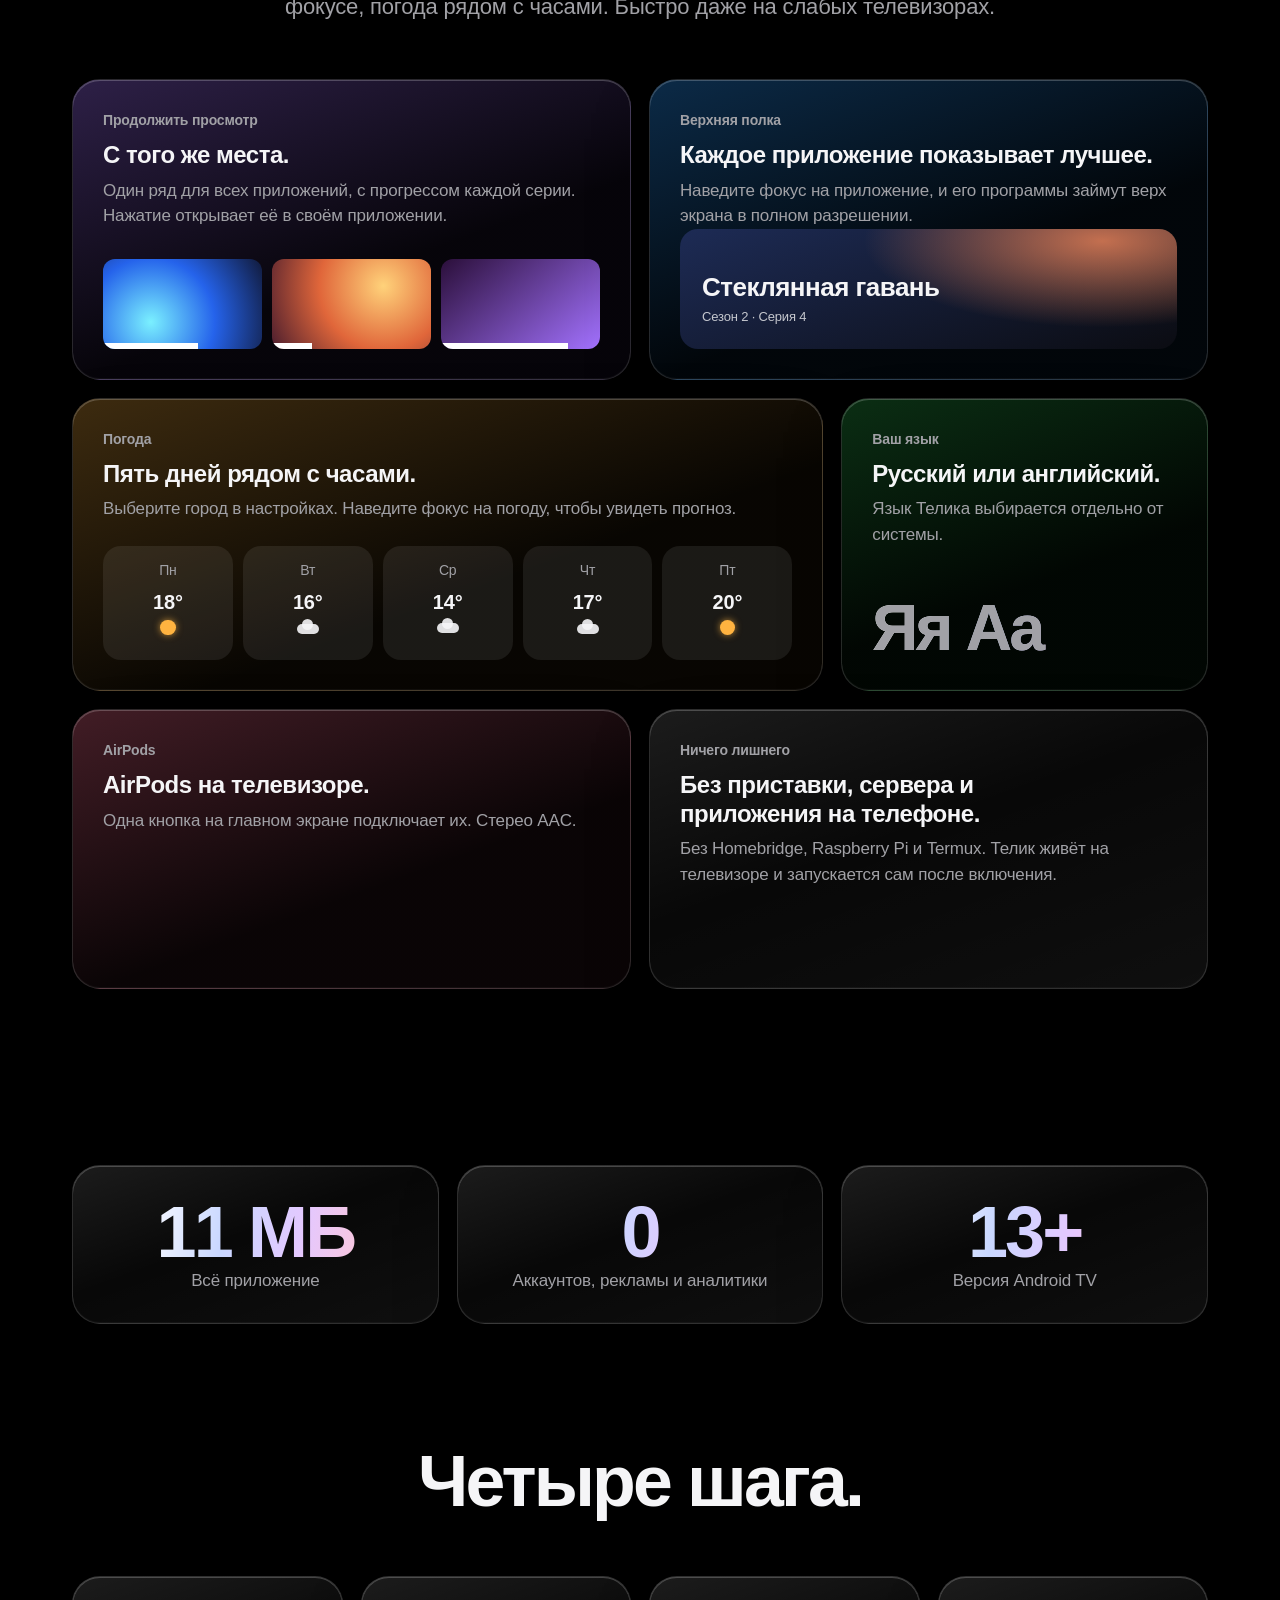
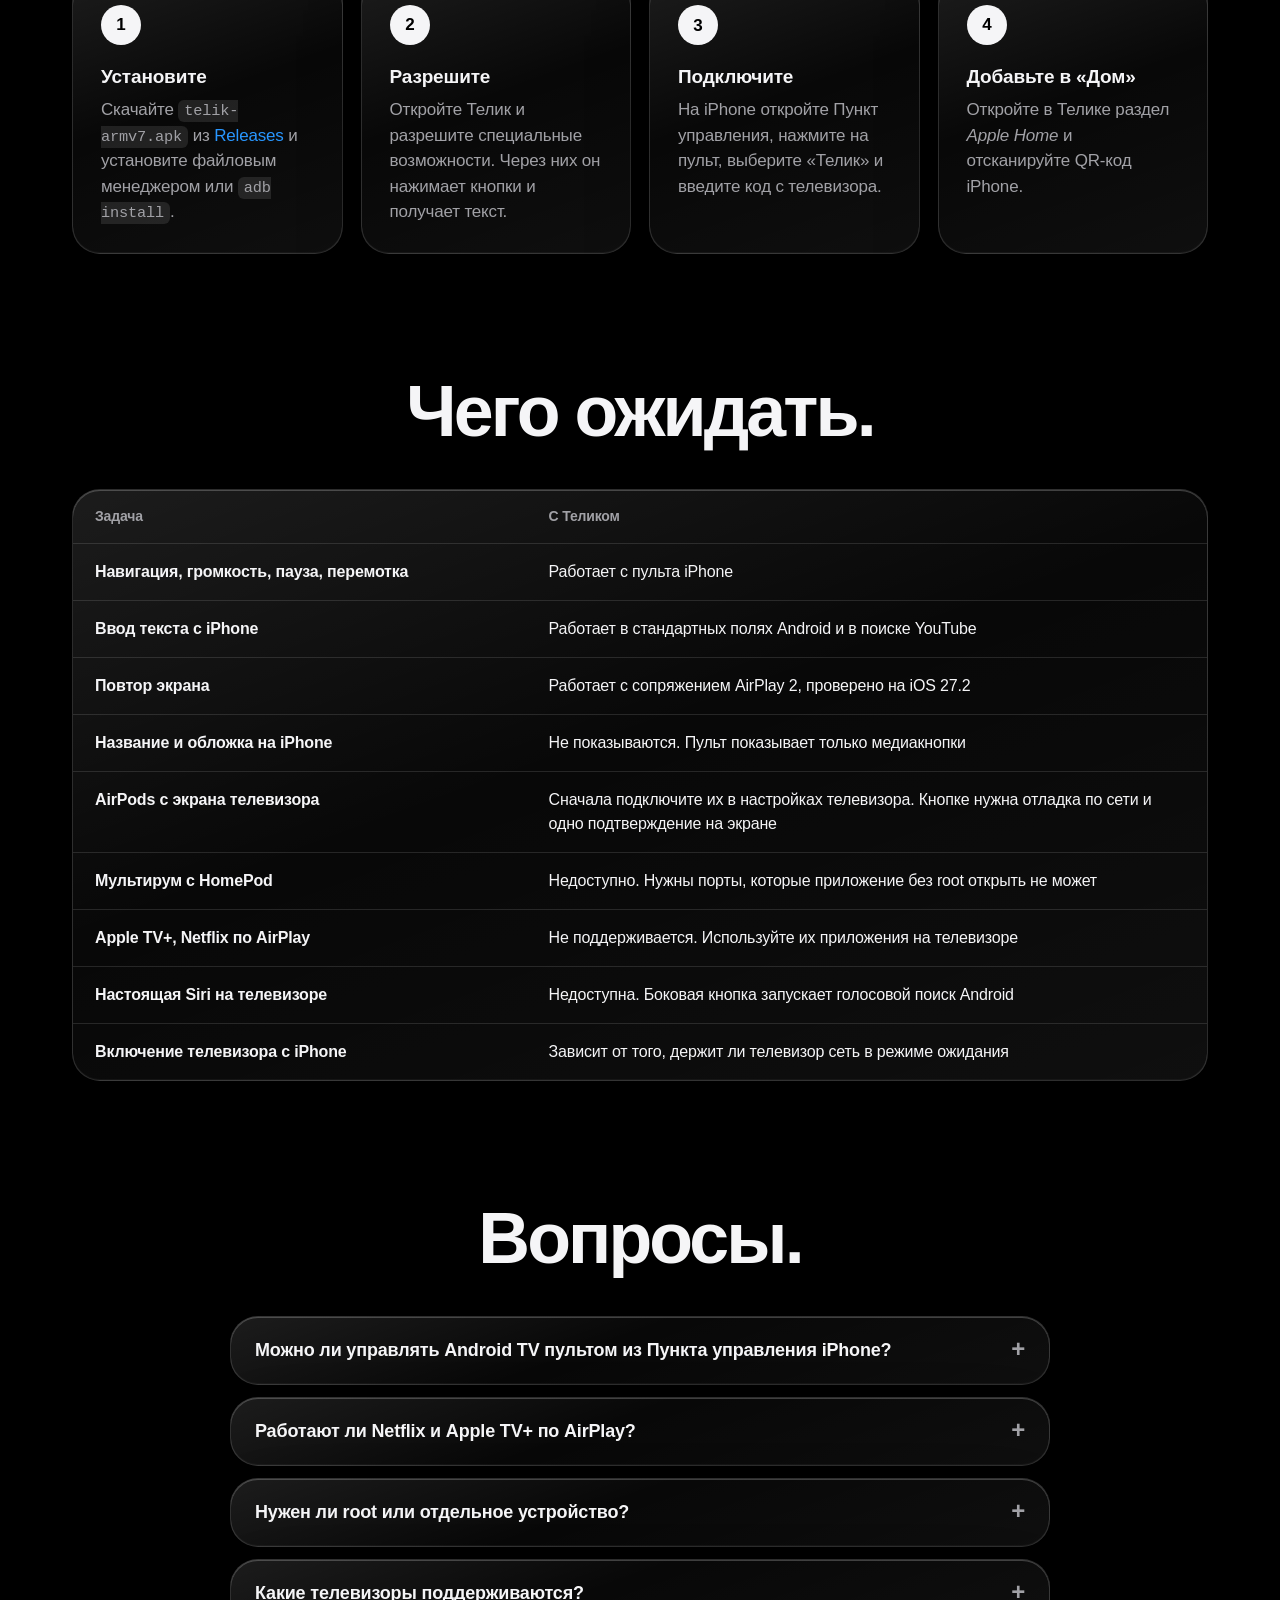
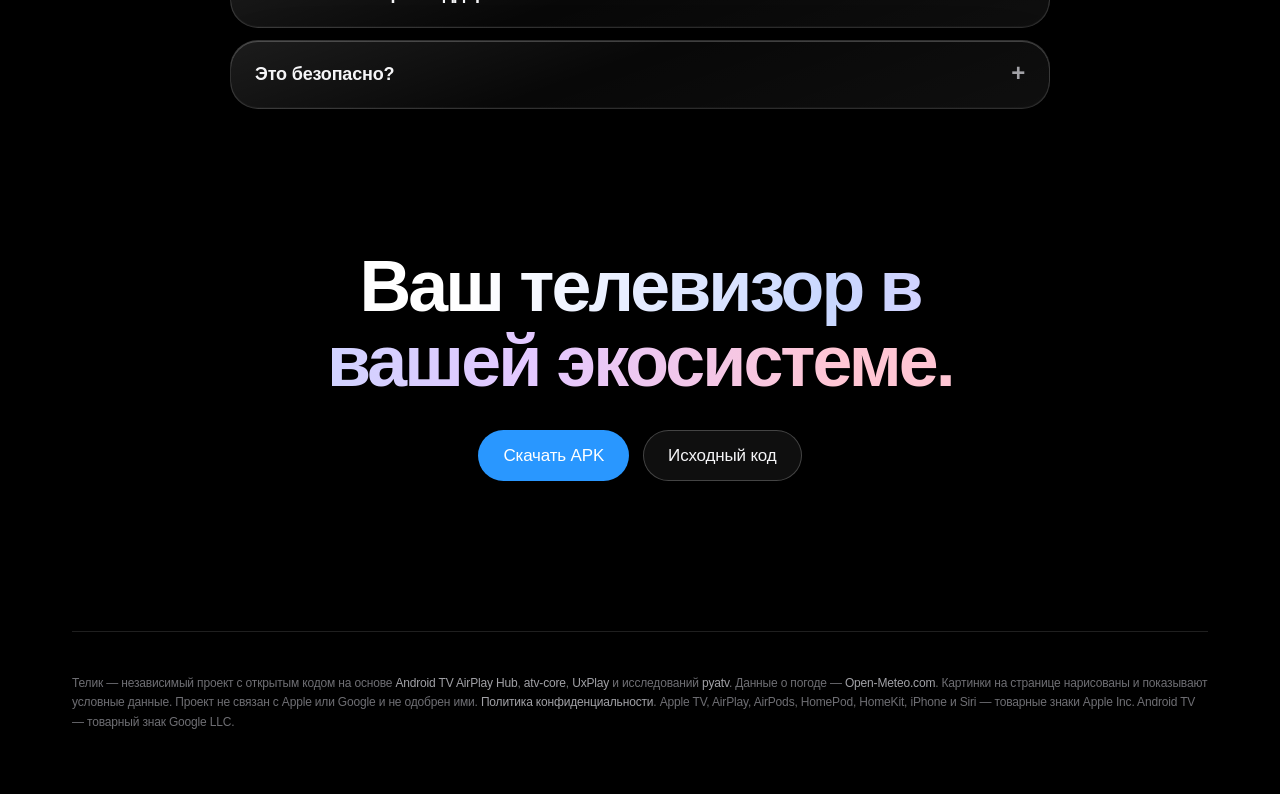
==== commit ada64f7f: "feat: add the airpods max step to the story AirPods were only a small tile below the story. Step 6 n" ====
--- a/ru/index.html
+++ b/ru/index.html
@@ -20,7 +20,7 @@
 <meta property="og:image:width" content="1200">
 <meta property="og:image:height" content="630">
 <meta name="twitter:card" content="summary_large_image">
-<link rel="stylesheet" href="../style.css">
+<link rel="stylesheet" href="../style.css?v=2026111704">
 <script type="application/ld+json">
 {
   "@context": "https://schema.org",
@@ -74,7 +74,7 @@
     const r = story.getBoundingClientRect();
     const span = story.offsetHeight - innerHeight;
     const p = Math.min(Math.max(-r.top / span, 0), 0.999);
-    const step = Math.floor(p * 6);
+    const step = Math.floor(p * 7);
     if (step !== last) { stage.dataset.step = step; last = step; }
   };
   addEventListener('scroll', () => requestAnimationFrame(update), { passive: true });
@@ -100,7 +100,7 @@
     <div class="hero">
       <p class="eyebrow"><b>Телик 3.1</b> для Android TV</p>
       <h1>Android TV. <span class="grad">Теперь на языке iPhone.</span></h1>
-      <p class="lead">Пульт в Пункте управления. Клавиатура iPhone. AirPlay. Приложение «Дом». <strong>Одно бесплатное приложение на телевизоре, и больше ничего.</strong></p>
+      <p class="lead">Пульт в Пункте управления. Клавиатура iPhone. AirPlay. Приложение «Дом». AirPods. <strong>Одно бесплатное приложение на телевизоре, и больше ничего.</strong></p>
       <div class="cta">
         <a class="button primary" href="https://github.com/telikapp/telik/releases/latest">Скачать APK</a>
         <a class="button" href="https://github.com/telikapp/telik">Исходный код</a>
@@ -109,7 +109,7 @@
       <a class="cue" href="#story">Листайте, чтобы увидеть</a>
     </div>
 
-    <section class="story" id="story" aria-label="Как Телик работает с iPhone, в шести шагах">
+    <section class="story" id="story" aria-label="Как Телик работает с iPhone, в семи шагах">
       <div class="stage" data-step="0">
         <div class="copy">
           <div class="step S0"><span class="n">01 · Пульт</span><h2 class="grad">Свайп.</h2><p>Сенсорная панель пульта из Пункта управления двигает фокус на телевизоре. Нажатие открывает приложение.</p></div>
@@ -117,8 +117,9 @@
           <div class="step S2"><span class="n">03 · Клавиатура</span><h2 class="grad">Текст.</h2><p>Когда на телевизоре можно печатать, открывается клавиатура iPhone. Кириллица тоже.</p></div>
           <div class="step S3"><span class="n">04 · AirPlay</span><h2 class="grad">Экран.</h2><p>Выведите экран iPhone, iPad или Mac на телевизор через AirPlay 2.</p></div>
           <div class="step S4"><span class="n">05 · Приложение «Дом»</span><h2 class="grad">Вход.</h2><p>Телевизор — плитка в «Доме». Выберите HDMI 2, и на экране приставка.</p></div>
-          <div class="step S5"><span class="n">06 · Заставка</span><h2 class="grad">Покой.</h2><p>Когда никто не смотрит, телевизор показывает Землю в 4K, с часами и погодой.</p></div>
-          <div class="dots" aria-hidden="true"><i></i><i></i><i></i><i></i><i></i><i></i></div>
+          <div class="step S5"><span class="n">06 · AirPods</span><h2 class="grad">Звук.</h2><p>Одна кнопка на главном экране Телика подключает AirPods к телевизору. Ночной фильм, все спят.</p></div>
+          <div class="step S6"><span class="n">07 · Заставка</span><h2 class="grad">Покой.</h2><p>Когда никто не смотрит, телевизор показывает Землю в 4K, с часами и погодой.</p></div>
+          <div class="dots" aria-hidden="true"><i></i><i></i><i></i><i></i><i></i><i></i><i></i></div>
         </div>
         <div class="devices" aria-hidden="true">
           <div class="tv">
@@ -135,9 +136,11 @@
               <div class="layer L-search"><div class="field"><span>Стеклянная г</span></div><div class="results"><i class="c1"></i><i class="c3"></i><i class="c4"></i></div></div>
               <div class="layer L-mirror photo"><span class="badge">AirPlay</span></div>
               <div class="layer L-hdmi"><span class="banner">HDMI 2</span><div class="logo">PLAY</div></div>
+              <div class="layer L-listen"><div class="hp"><span class="pill on">Наушники</span></div><div class="toast"><i></i><span>AirPods Max подключены<small>Звук телевизора</small></span></div><div class="eq"><i style="--h:40%;--d:0s"></i><i style="--h:75%;--d:0.2s"></i><i style="--h:55%;--d:0.4s"></i><i style="--h:90%;--d:0.1s"></i><i style="--h:35%;--d:0.3s"></i><i style="--h:70%;--d:0.5s"></i><i style="--h:50%;--d:0.15s"></i><i style="--h:85%;--d:0.35s"></i><i style="--h:45%;--d:0.25s"></i><i style="--h:65%;--d:0.45s"></i><i style="--h:30%;--d:0.05s"></i><i style="--h:80%;--d:0.3s"></i><i style="--h:60%;--d:0.2s"></i><i style="--h:95%;--d:0.4s"></i><i style="--h:40%;--d:0.1s"></i><i style="--h:70%;--d:0.5s"></i></div></div>
               <div class="layer L-aerial"><div class="over"><b>21:40</b><span><i class="wx cloud"></i> 18°</span></div></div>
             </div>
           </div>
+          <div class="buds"><span class="wave"></span><span class="wave"></span><span class="wave"></span><div class="max"><span class="band"></span><span class="cup l"></span><span class="cup r"></span></div></div>
           <div class="phone">
             <div class="phone-screen">
               <span class="island"></span>
--- a/style.css
+++ b/style.css
@@ -358,7 +358,7 @@
 .shelf span { font-size: 13px; color: rgb(255 255 255 / 75%); }
 
 /* ---------- Story: one gesture, two screens ---------- */
-.story { position: relative; height: 640vh; margin-top: 40px; }
+.story { position: relative; height: 740vh; margin-top: 40px; }
 .stage {
   position: sticky; top: 0; height: 100vh; min-height: 560px;
   display: grid; grid-template-columns: minmax(260px, 0.8fr) 1.4fr; gap: 48px; align-items: center;
@@ -388,13 +388,16 @@
 .stage[data-step="2"] .L-search, .stage[data-step="2"] .P-keys,
 .stage[data-step="3"] .L-mirror, .stage[data-step="3"] .P-mirror,
 .stage[data-step="4"] .L-hdmi, .stage[data-step="4"] .P-home,
-.stage[data-step="5"] .L-aerial, .stage[data-step="5"] .P-sleep { opacity: 1; }
+.stage[data-step="5"] .L-listen, .stage[data-step="5"] .P-buds,
+.stage[data-step="6"] .L-aerial, .stage[data-step="6"] .P-sleep { opacity: 1; }
 .stage[data-step="0"] .S0, .stage[data-step="1"] .S1, .stage[data-step="2"] .S2,
-.stage[data-step="3"] .S3, .stage[data-step="4"] .S4, .stage[data-step="5"] .S5 { opacity: 1; transform: none; }
+.stage[data-step="3"] .S3, .stage[data-step="4"] .S4, .stage[data-step="5"] .S5,
+.stage[data-step="6"] .S6 { opacity: 1; transform: none; }
 .stage[data-step="0"] .dots i:nth-child(1), .stage[data-step="1"] .dots i:nth-child(2),
 .stage[data-step="2"] .dots i:nth-child(3), .stage[data-step="3"] .dots i:nth-child(4),
-.stage[data-step="4"] .dots i:nth-child(5), .stage[data-step="5"] .dots i:nth-child(6) { width: 28px; background: var(--ink); }
-.stage[data-step="5"] .devices .tv { box-shadow: 0 0 0 1px rgb(255 255 255 / 10%), 0 60px 140px -30px rgb(255 170 110 / 45%), 0 40px 80px -20px rgb(0 0 0 / 90%); }
+.stage[data-step="4"] .dots i:nth-child(5), .stage[data-step="5"] .dots i:nth-child(6),
+.stage[data-step="6"] .dots i:nth-child(7) { width: 28px; background: var(--ink); }
+.stage[data-step="6"] .devices .tv { box-shadow: 0 0 0 1px rgb(255 255 255 / 10%), 0 60px 140px -30px rgb(255 170 110 / 45%), 0 40px 80px -20px rgb(0 0 0 / 90%); }
 
 /* 0 Swipe: the finger and the focus ring move together (4 s loop). */
 .L-home .ring {
@@ -480,7 +483,7 @@
 html:not(.js) .stage .L-home, html:not(.js) .stage .P-touch { opacity: 1; }
 
 @media (max-width: 860px) {
-  .story { height: 700vh; }
+  .story { height: 820vh; }
   .stage { grid-template-columns: 1fr; grid-template-rows: auto auto; gap: 56px; align-content: center; padding-top: 48px; }
   .devices { order: -1; margin-right: 14%; }
   .devices .phone { right: -17%; bottom: -42%; width: 27%; }
@@ -498,3 +501,63 @@
 .cue:hover { color: var(--ink); text-decoration: none; }
 @keyframes nudge { 50% { transform: translateY(6px) rotate(45deg); } }
 .L-mirror .badge { left: 3cqw; right: auto; top: 3cqw; }
+
+/* 5 Listen: the phone gives way to the AirPods case. */
+.stage[data-step="5"] .phone { opacity: 0; transform: translateY(8%) scale(0.92); }
+.devices .phone { transition: opacity 0.6s, transform 0.6s; }
+.buds {
+  position: absolute; right: 0; bottom: -6%; width: clamp(110px, 19%, 190px); aspect-ratio: 1.25;
+  opacity: 0; transform: translateY(14%) scale(0.9); transition: opacity 0.6s, transform 0.6s;
+}
+.stage[data-step="5"] .buds { opacity: 1; transform: none; }
+.buds .case {
+  position: absolute; inset: 0; border-radius: 26% / 32%;
+  background: linear-gradient(160deg, #ffffff, #e4e4ea 55%, #c9c9d1);
+  box-shadow: inset 0 -6px 14px rgb(0 0 0 / 12%), 0 30px 60px -18px rgb(0 0 0 / 90%);
+}
+.buds .case::before { content: ""; position: absolute; left: 0; right: 0; top: 34%; height: 1px; background: rgb(0 0 0 / 18%); }
+.buds .case::after { content: ""; position: absolute; left: 50%; top: 52%; width: 6px; height: 6px; margin-left: -3px; border-radius: 50%; background: var(--green); box-shadow: 0 0 8px var(--green); animation: blink 1.6s steps(1) infinite; }
+.buds .wave { position: absolute; left: 50%; top: 40%; width: 100%; aspect-ratio: 1; border-radius: 50%; border: 2px solid rgb(255 255 255 / 40%); transform: translate(-50%, -50%) scale(0.6); opacity: 0; animation: ripple 2.4s ease-out infinite; }
+.buds .wave:nth-child(2) { animation-delay: 0.8s; }
+.buds .wave:nth-child(3) { animation-delay: 1.6s; }
+@keyframes ripple { 0% { opacity: 0.8; transform: translate(-50%, -50%) scale(0.7); } 100% { opacity: 0; transform: translate(-50%, -50%) scale(2.2); } }
+.L-listen .hp { position: absolute; left: 3cqw; top: 2.6cqw; display: flex; gap: 0.9cqw; }
+.L-listen .hp .pill.on { background: #fff; color: #000; font-weight: 600; animation: press 3s infinite; }
+.L-listen .toast {
+  position: absolute; right: 3cqw; top: 2.6cqw; display: flex; align-items: center; gap: 1.2cqw; padding: 1.2cqw 2cqw; border-radius: 2cqw;
+  background: rgb(255 255 255 / 14%); backdrop-filter: blur(8px); font-size: 1.6cqw; font-weight: 600;
+}
+.L-listen .toast i { width: 2.6cqw; height: 2cqw; border-radius: 0.6cqw; background: #f2f2f5; }
+.L-listen .toast small { display: block; font-weight: 500; opacity: 0.7; font-size: 1.2cqw; }
+.L-listen .eq { position: absolute; left: 3cqw; right: 3cqw; bottom: 6cqw; height: 16cqw; display: flex; align-items: flex-end; gap: 0.8cqw; }
+.L-listen .eq i { flex: 1; border-radius: 0.4cqw; background: linear-gradient(var(--blue), var(--violet)); height: var(--h); animation: eq 1.2s ease-in-out infinite alternate; animation-delay: var(--d); }
+@media (max-width: 860px) {
+  .buds { right: -12%; bottom: -34%; width: 24%; }
+}
+/* AirPods Max drawn in CSS: a mesh headband and two ear cups. */
+.buds { aspect-ratio: 0.95; }
+.max { position: absolute; inset: 0; filter: drop-shadow(0 30px 40px rgb(0 0 0 / 85%)); }
+.max .band {
+  position: absolute; left: 14%; right: 14%; top: 4%; height: 62%;
+  border: 0.55em solid transparent; border-bottom: 0; border-radius: 50% 50% 0 0 / 100% 100% 0 0;
+  border-color: #d9d9de; font-size: clamp(8px, 1vw, 14px);
+}
+.max .band::after {
+  content: ""; position: absolute; inset: 0.2em; border: 0.5em solid transparent; border-bottom: 0; border-radius: inherit;
+  border-color: rgb(40 40 46 / 85%);
+  -webkit-mask: repeating-linear-gradient(45deg, #000 0 2px, transparent 2px 4px); mask: repeating-linear-gradient(45deg, #000 0 2px, transparent 2px 4px);
+}
+.max .cup {
+  position: absolute; bottom: 4%; width: 36%; height: 50%; border-radius: 30% / 22%;
+  background: linear-gradient(160deg, #f4f4f7, #c8c8cf 60%, #a9a9b2);
+  box-shadow: inset 0 -6px 12px rgb(0 0 0 / 15%), inset 0 2px 0 rgb(255 255 255 / 80%);
+}
+.max .cup::before { content: ""; position: absolute; top: -8%; left: 50%; width: 10%; height: 14%; margin-left: -5%; border-radius: 2px; background: #b8b8c0; }
+.max .cup.l { left: 4%; }
+.max .cup.r { right: 4%; }
+.max .cup.l::after, .max .cup.r::after { content: ""; position: absolute; top: 18%; bottom: 18%; width: 22%; border-radius: 40%; background: #2b2b31; }
+.max .cup.l::after { right: -6%; }
+.max .cup.r::after { left: -6%; }
+.buds::after { content: none; }
+.devices .buds { width: clamp(130px, 24%, 230px); right: -2%; }
+@media (max-width: 860px) { .devices .buds { width: 30%; right: -14%; bottom: -30%; } }
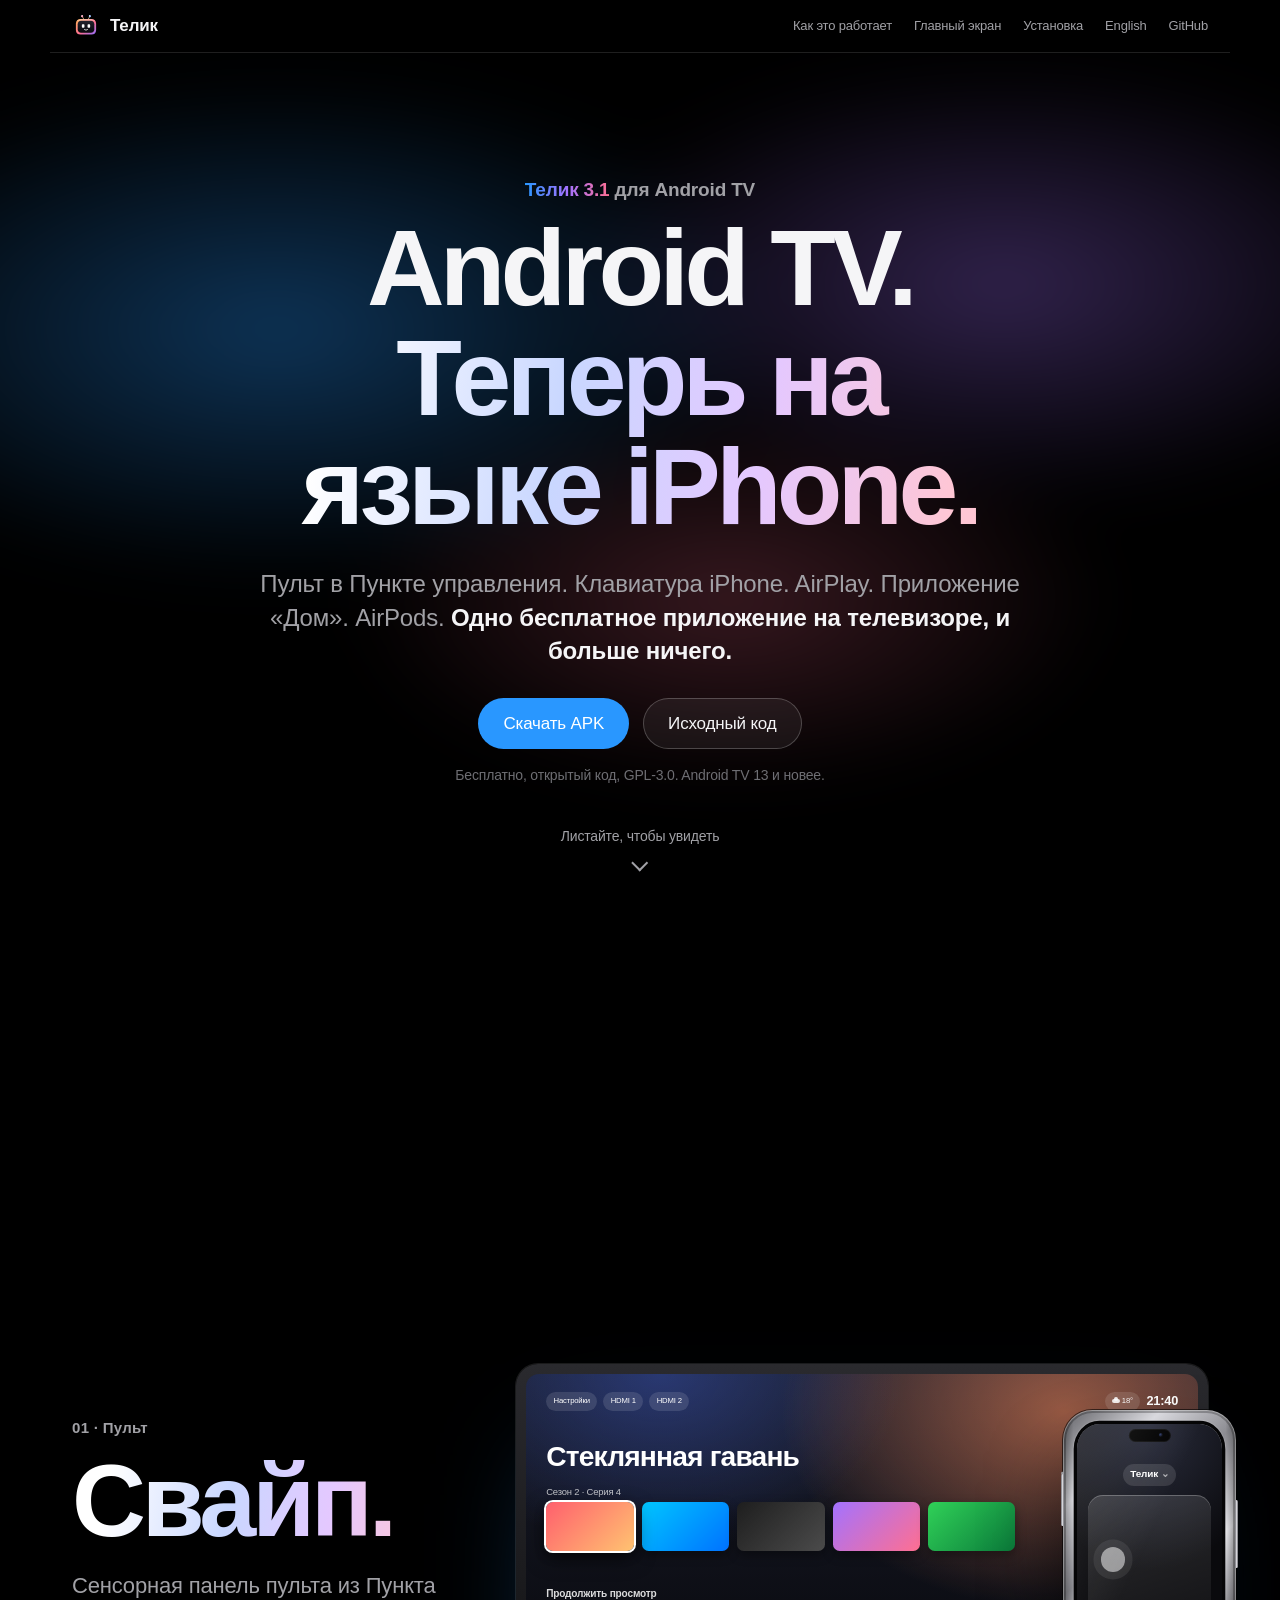
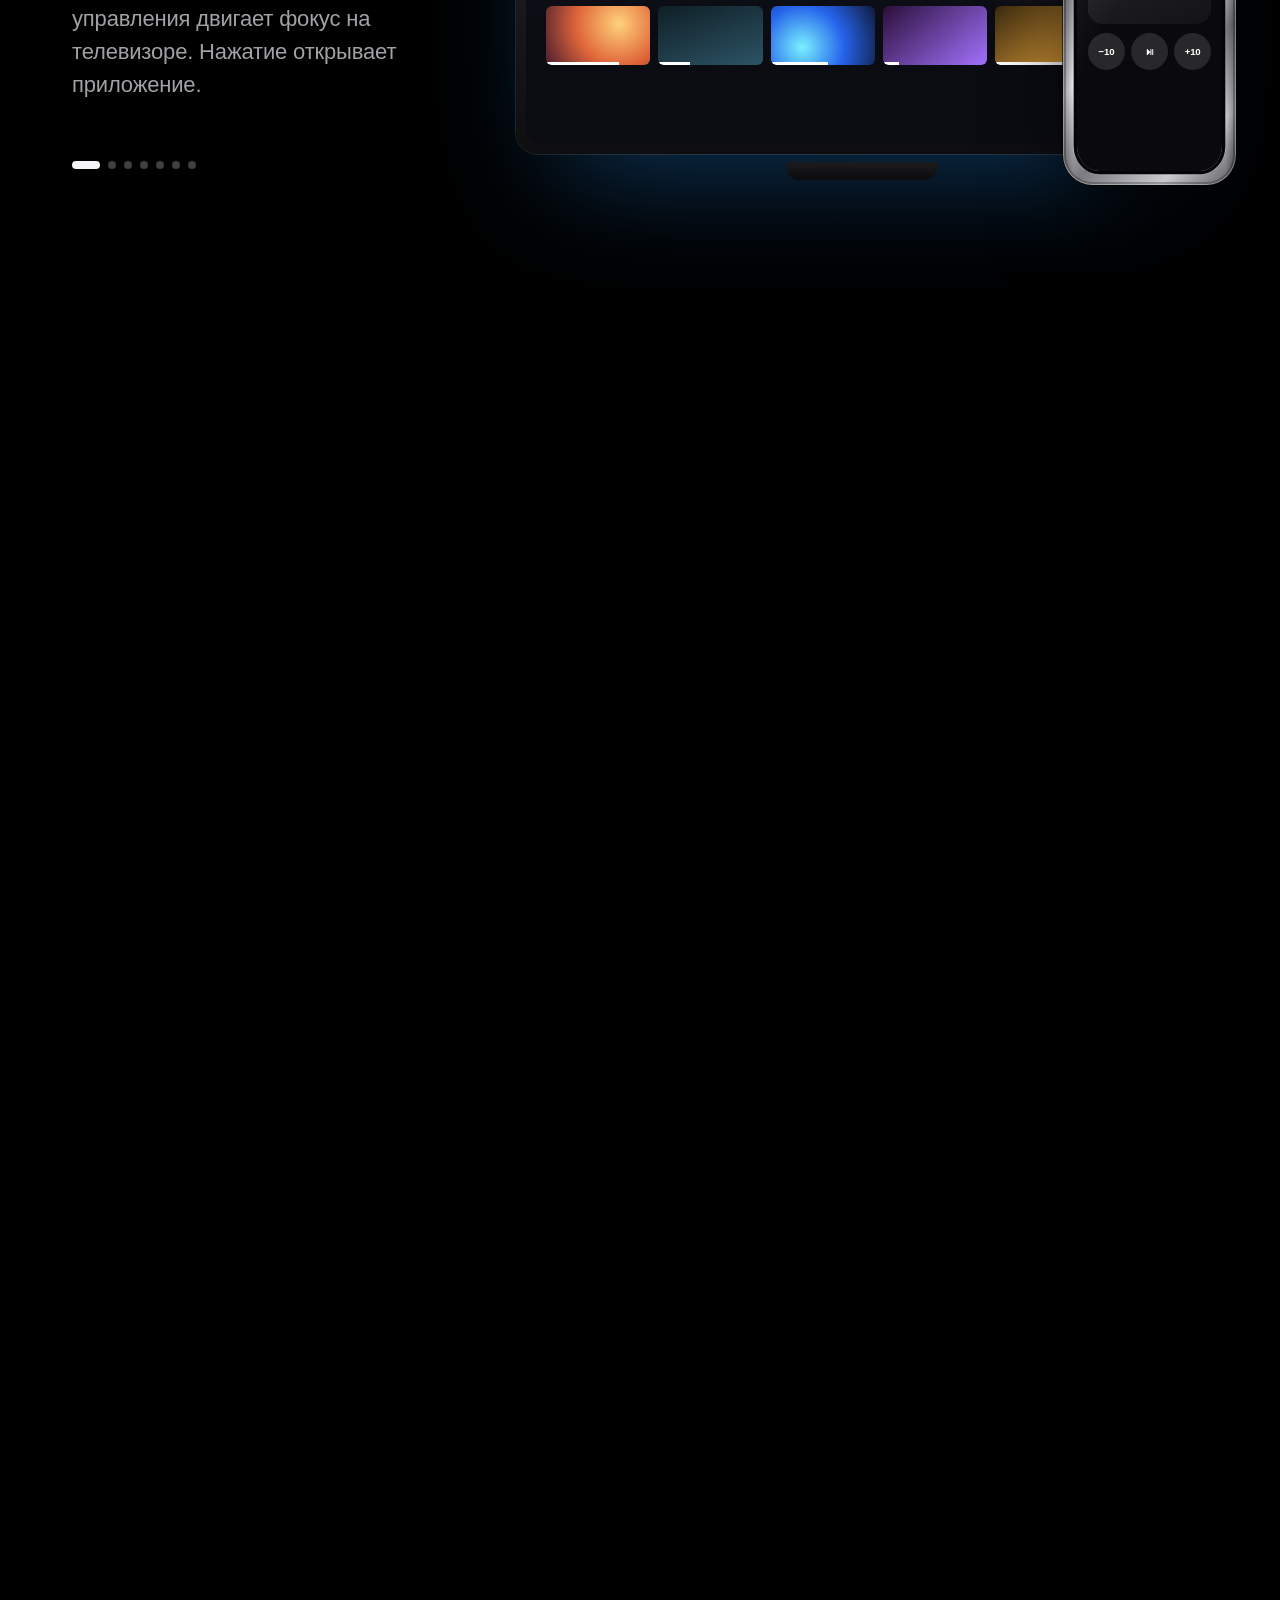
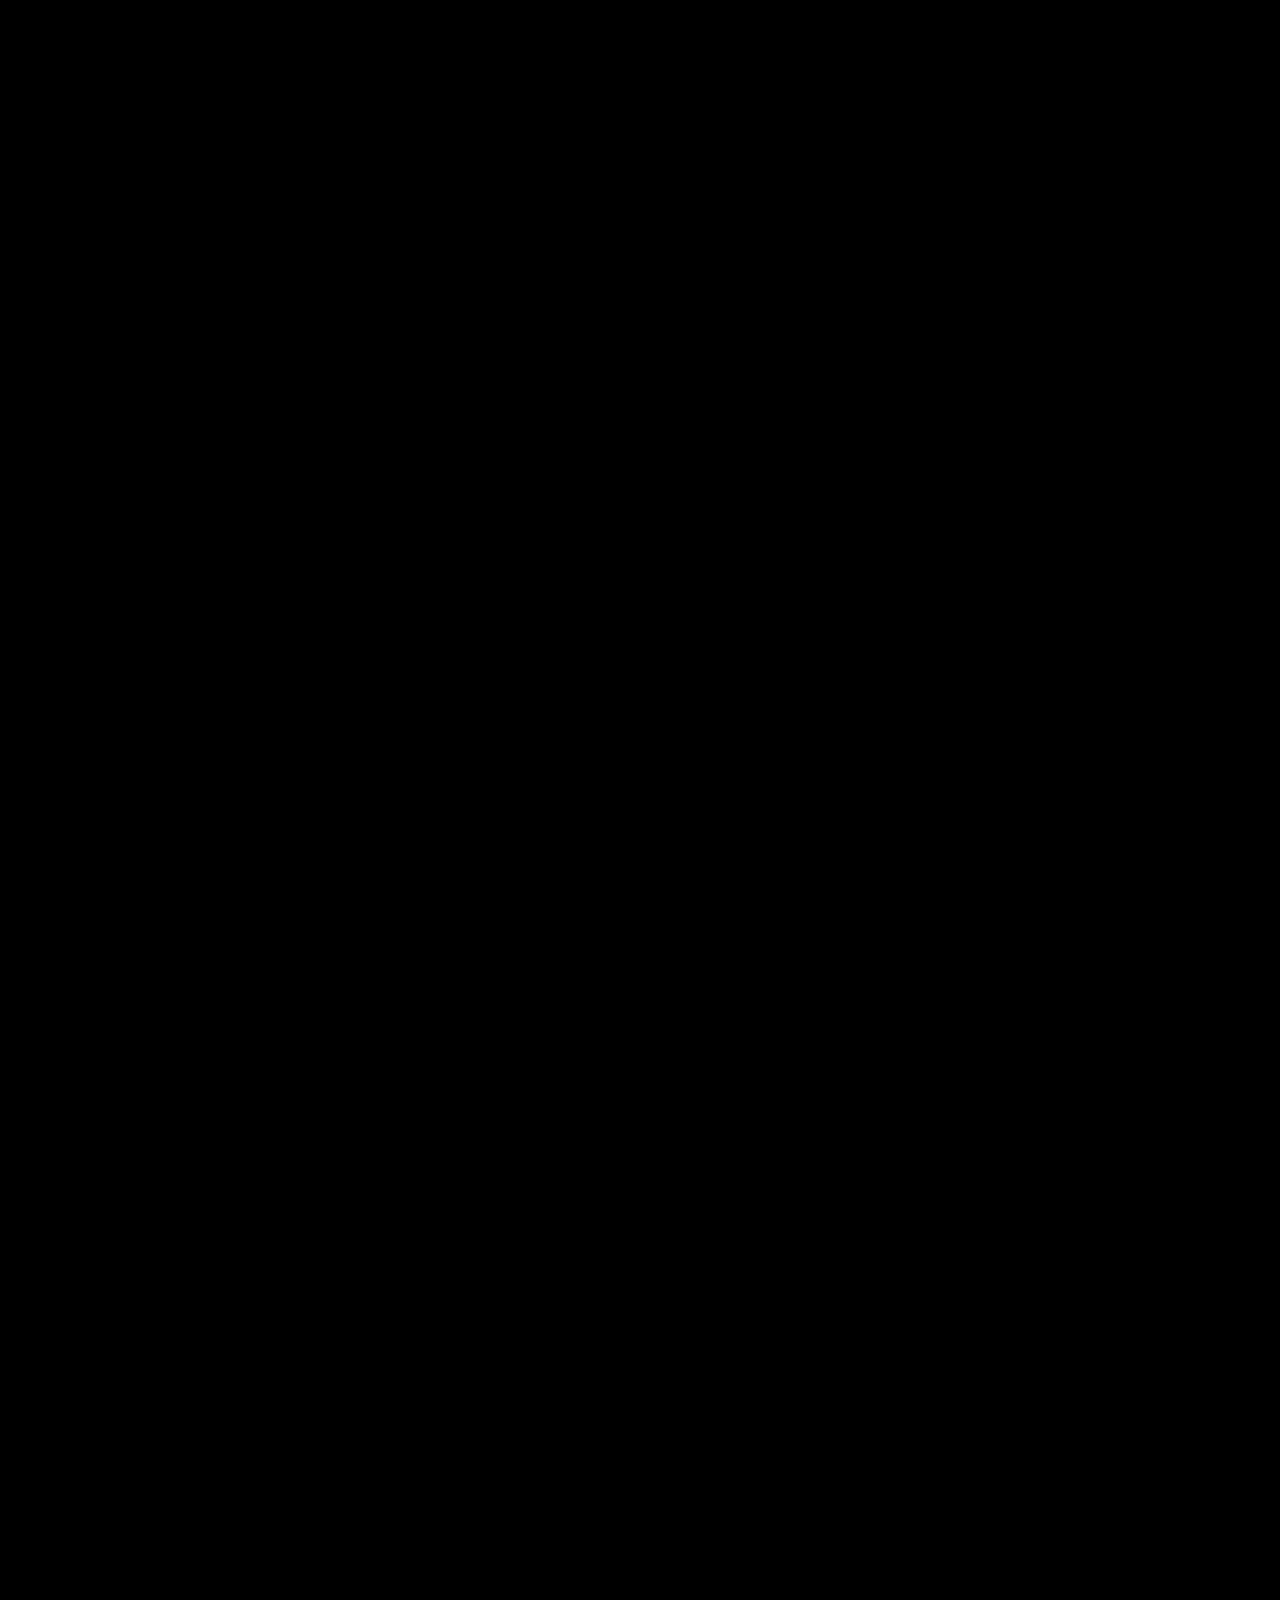
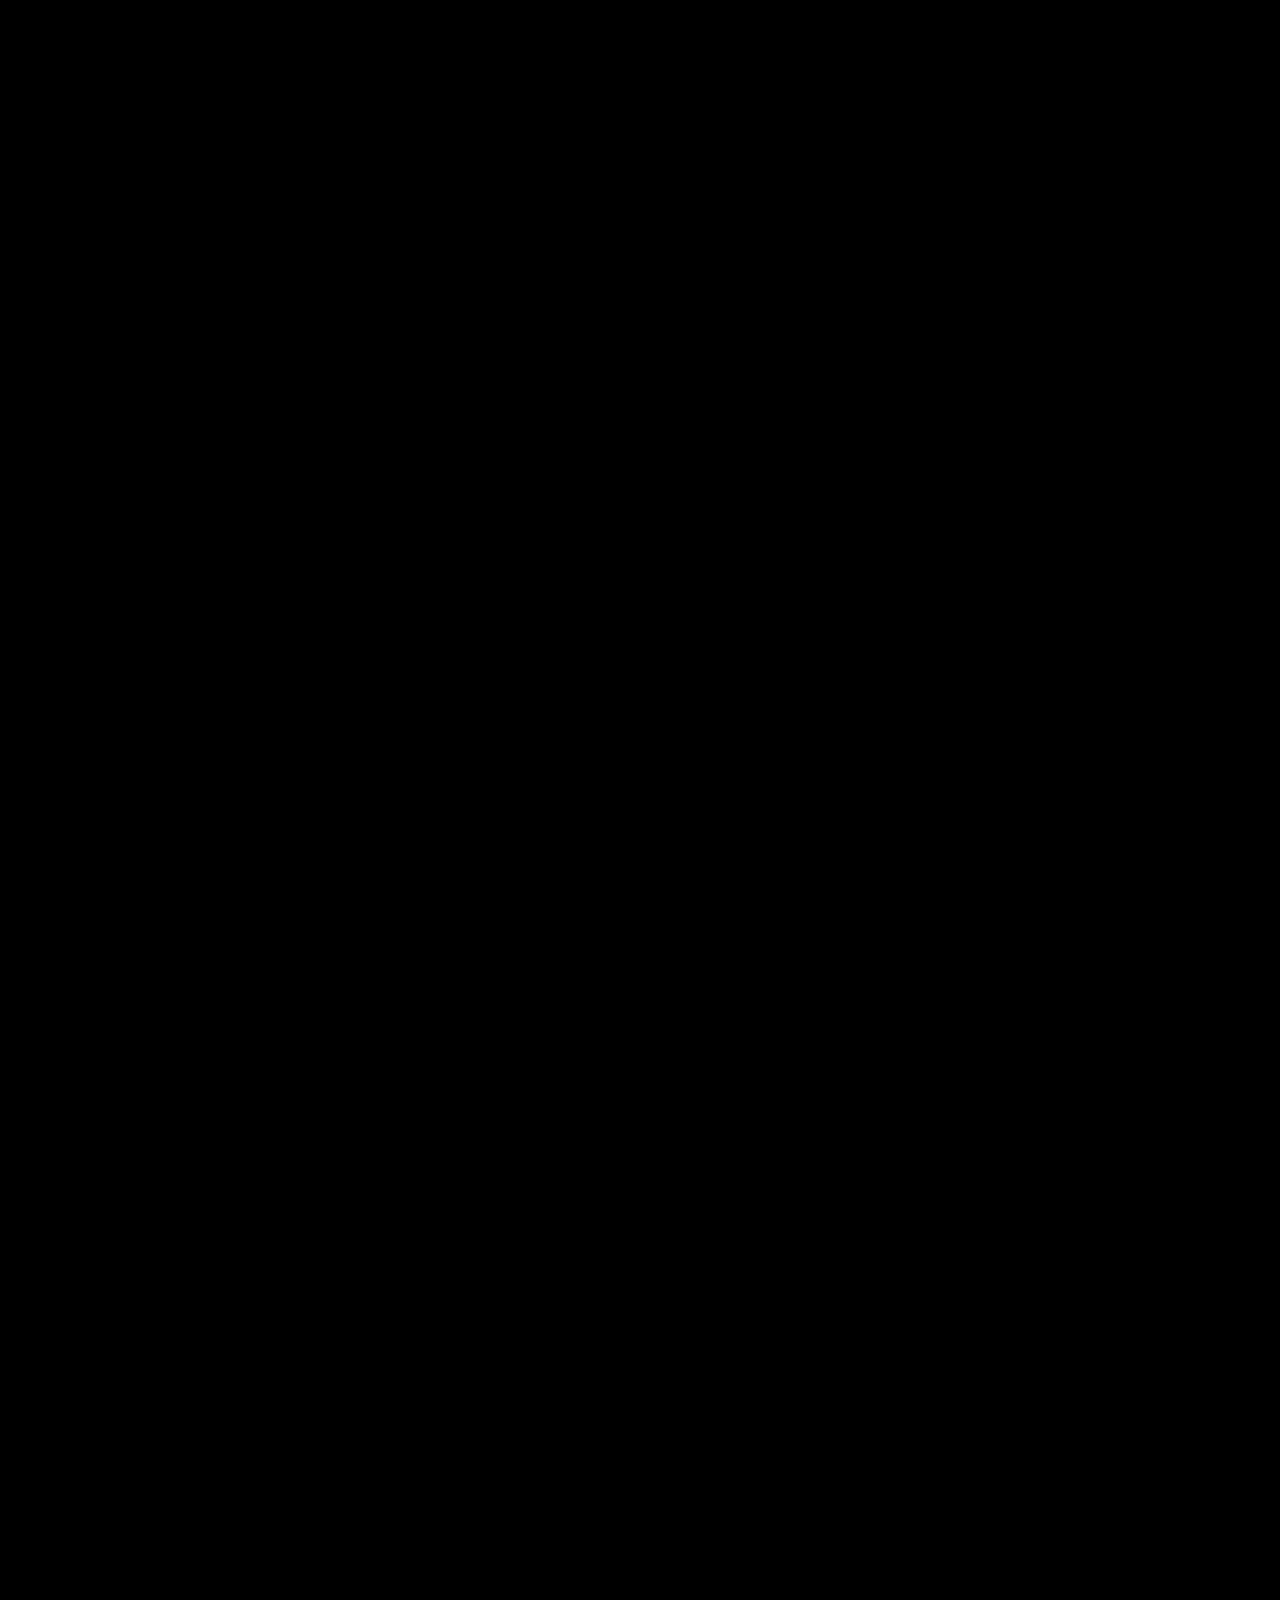
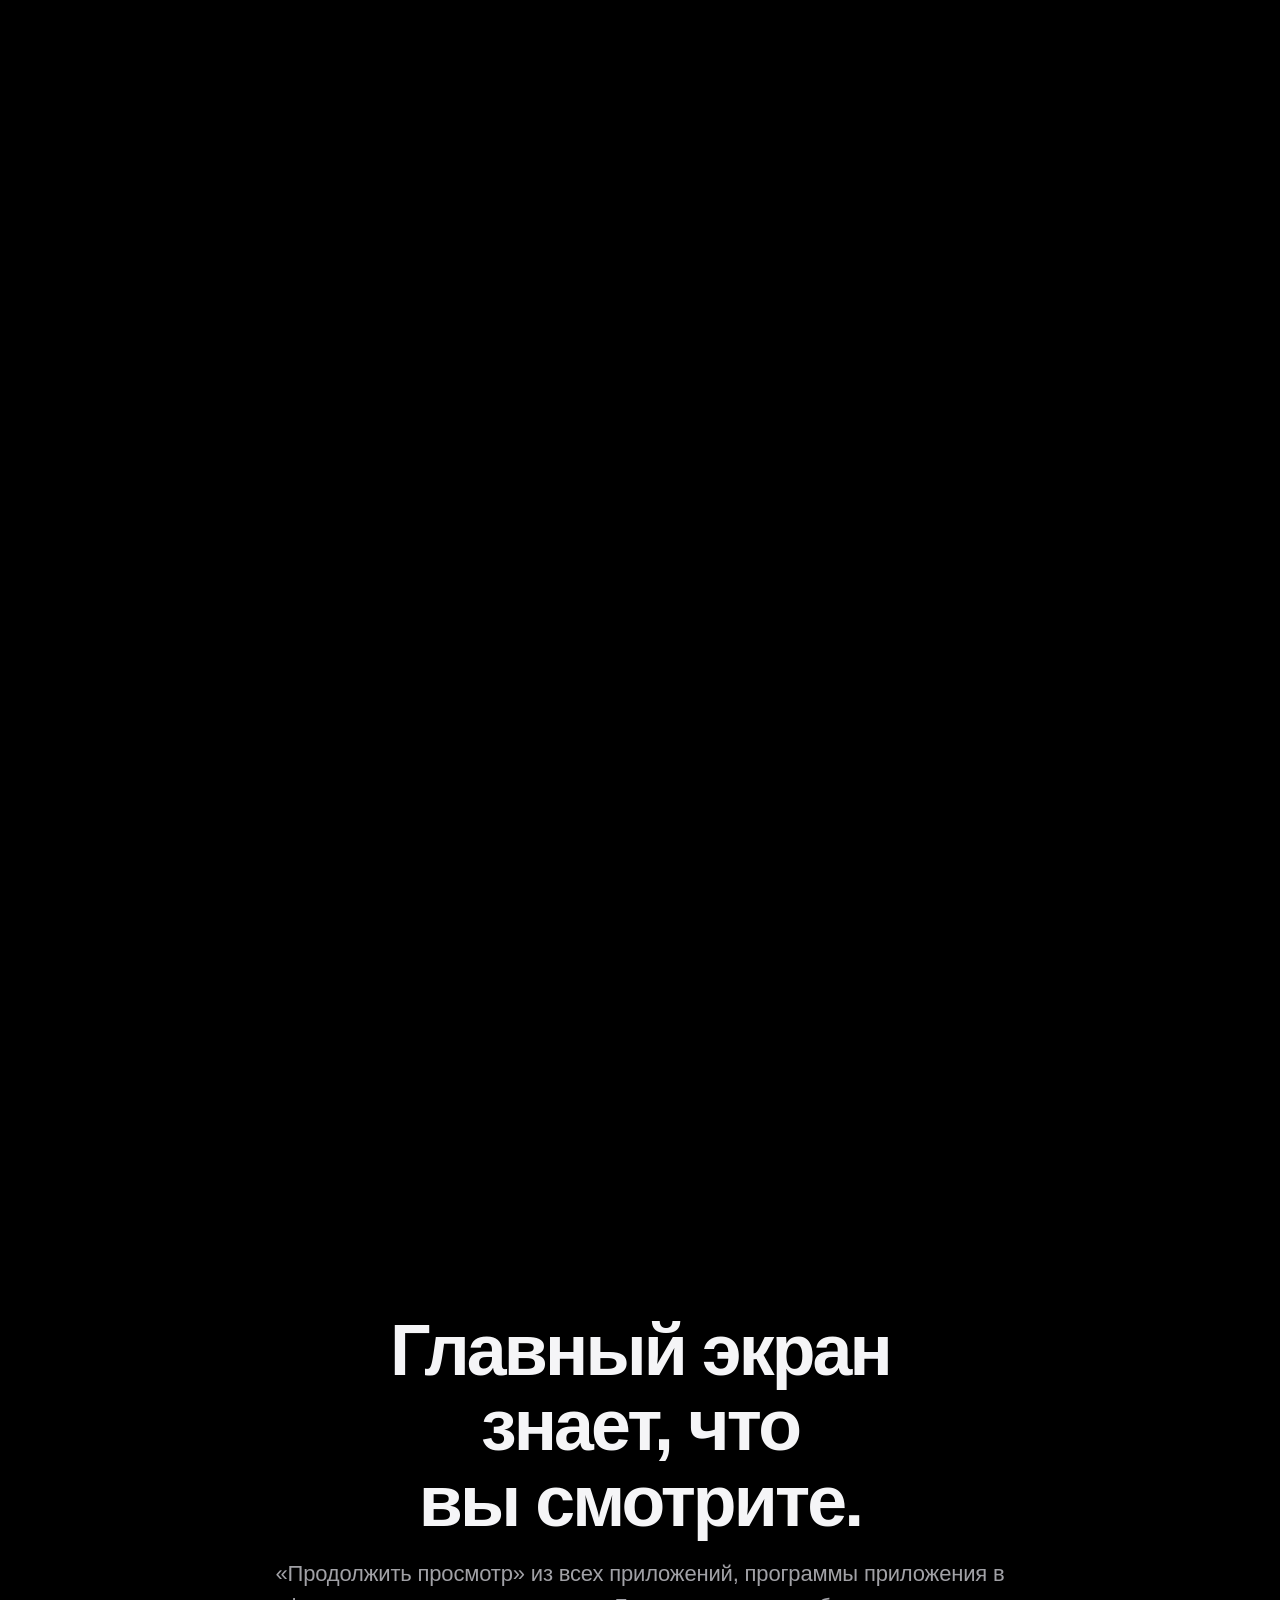
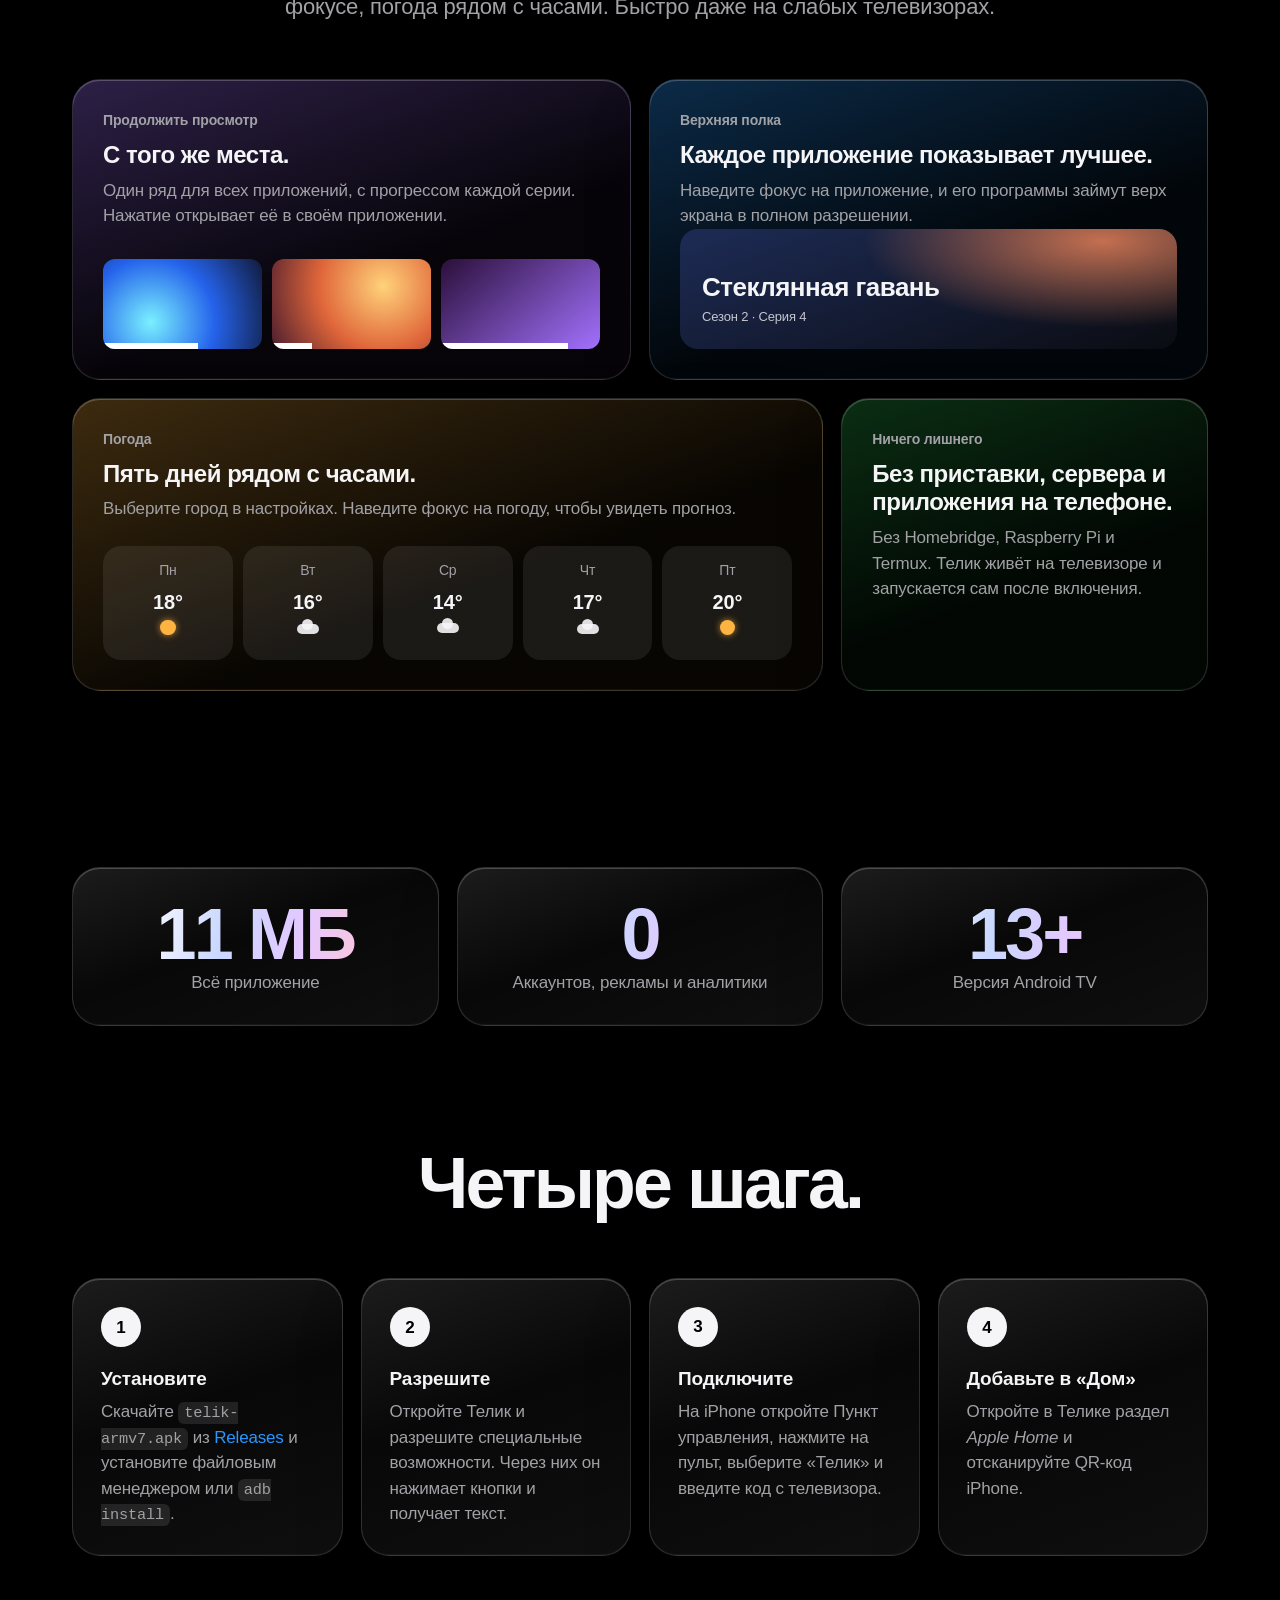
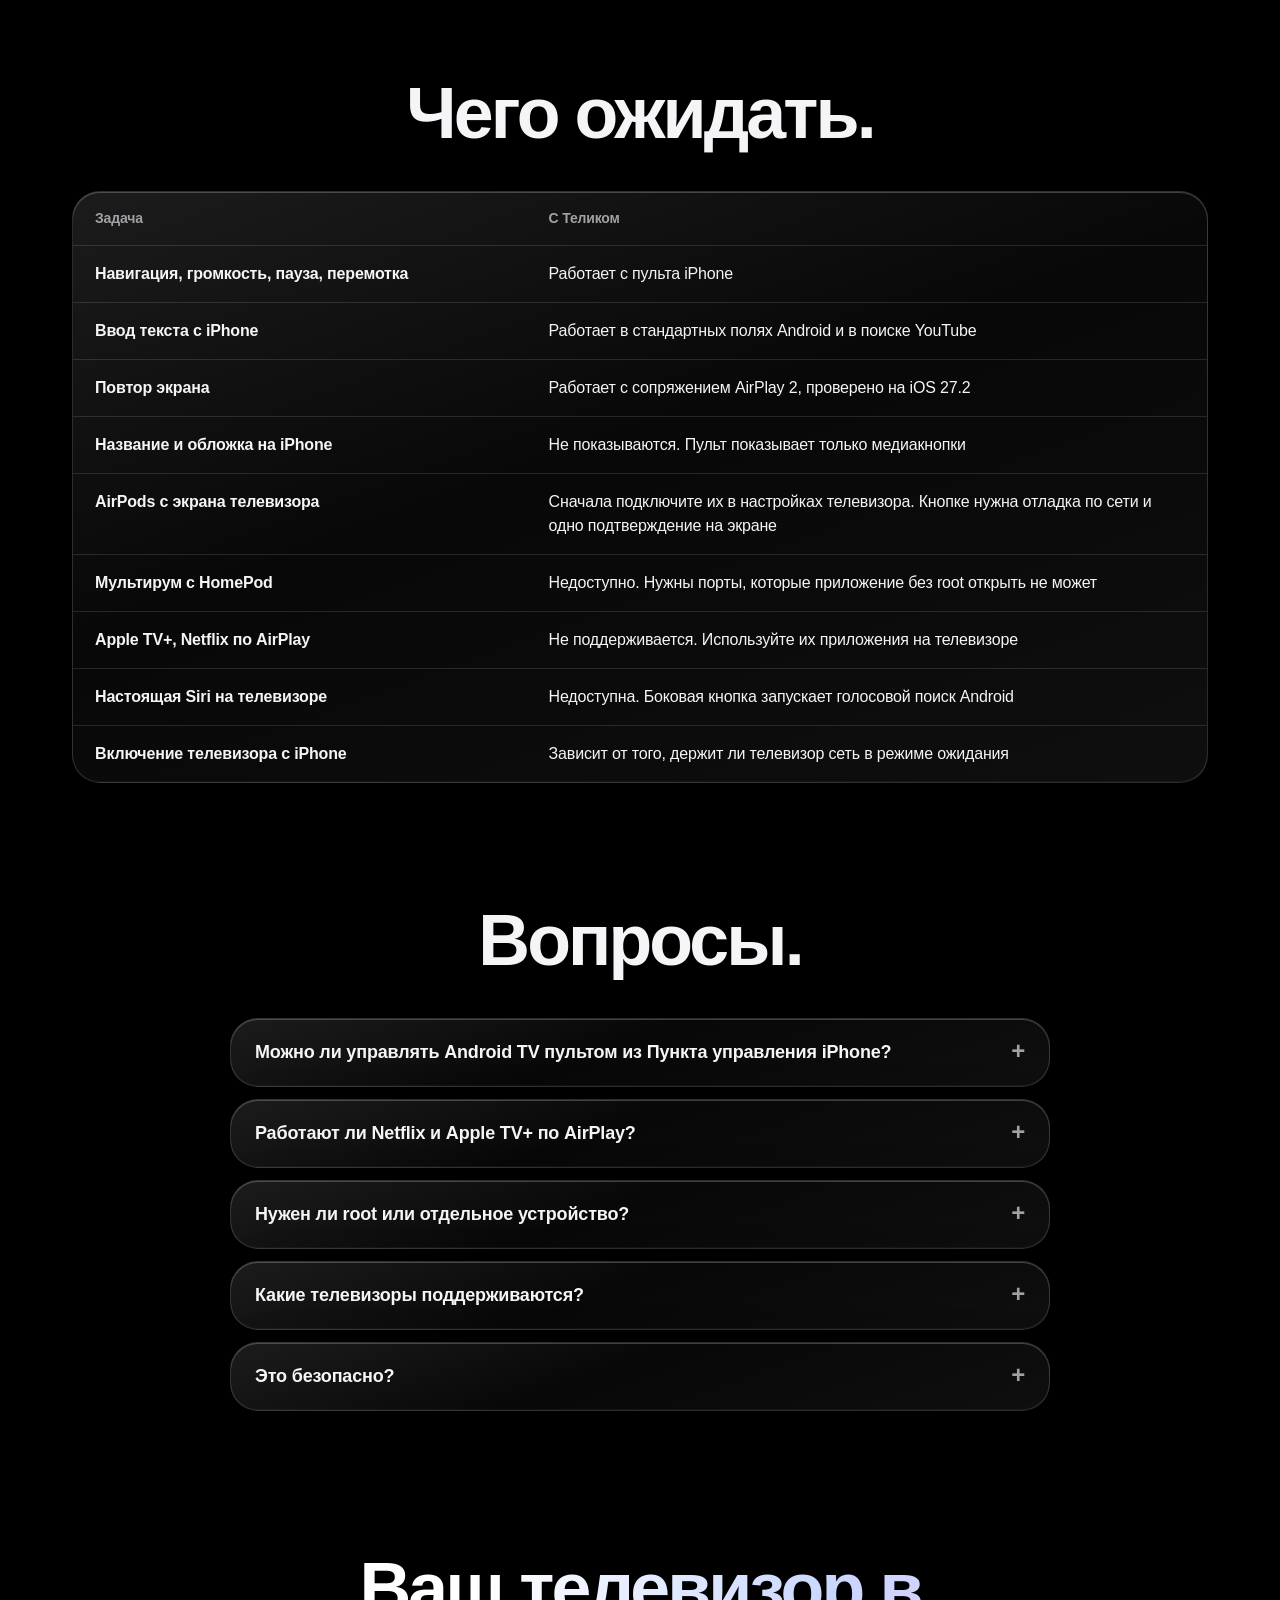
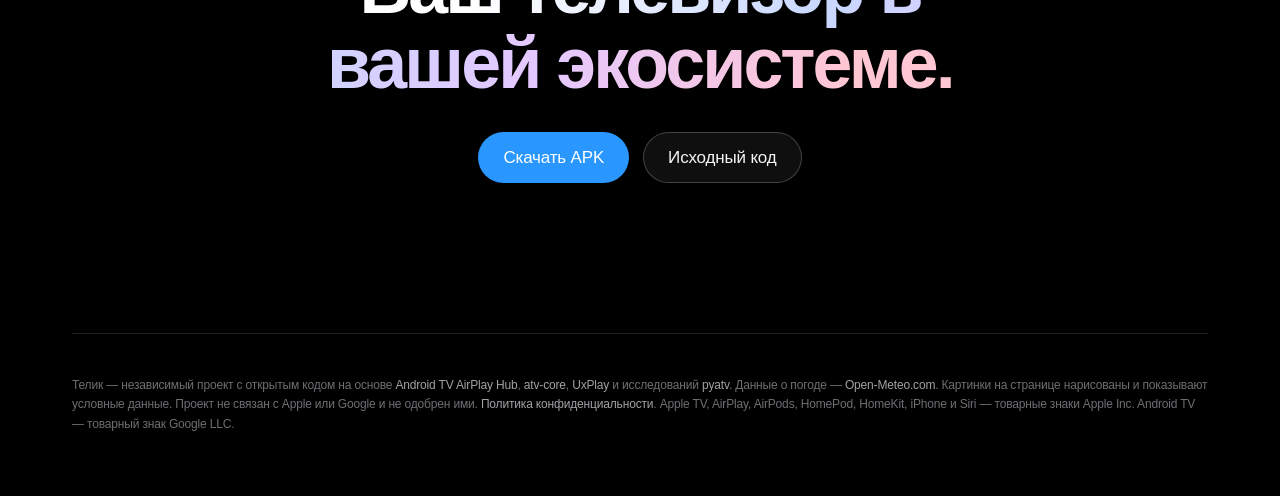
==== commit 4585fb2a: "feat: draw the iphone and airpods max as product renders The iPhone gets a titanium frame, side butt" ====
--- a/ru/index.html
+++ b/ru/index.html
@@ -20,7 +20,7 @@
 <meta property="og:image:width" content="1200">
 <meta property="og:image:height" content="630">
 <meta name="twitter:card" content="summary_large_image">
-<link rel="stylesheet" href="../style.css?v=2026111704">
+<link rel="stylesheet" href="../style.css?v=2026111706">
 <script type="application/ld+json">
 {
   "@context": "https://schema.org",
@@ -136,11 +136,11 @@
               <div class="layer L-search"><div class="field"><span>Стеклянная г</span></div><div class="results"><i class="c1"></i><i class="c3"></i><i class="c4"></i></div></div>
               <div class="layer L-mirror photo"><span class="badge">AirPlay</span></div>
               <div class="layer L-hdmi"><span class="banner">HDMI 2</span><div class="logo">PLAY</div></div>
-              <div class="layer L-listen"><div class="hp"><span class="pill on">Наушники</span></div><div class="toast"><i></i><span>AirPods Max подключены<small>Звук телевизора</small></span></div><div class="eq"><i style="--h:40%;--d:0s"></i><i style="--h:75%;--d:0.2s"></i><i style="--h:55%;--d:0.4s"></i><i style="--h:90%;--d:0.1s"></i><i style="--h:35%;--d:0.3s"></i><i style="--h:70%;--d:0.5s"></i><i style="--h:50%;--d:0.15s"></i><i style="--h:85%;--d:0.35s"></i><i style="--h:45%;--d:0.25s"></i><i style="--h:65%;--d:0.45s"></i><i style="--h:30%;--d:0.05s"></i><i style="--h:80%;--d:0.3s"></i><i style="--h:60%;--d:0.2s"></i><i style="--h:95%;--d:0.4s"></i><i style="--h:40%;--d:0.1s"></i><i style="--h:70%;--d:0.5s"></i></div></div>
+              <div class="layer L-listen"><div class="hp"><span class="pill on">Наушники</span></div><div class="toast"><b class="ic"><svg viewBox="0 0 24 24" aria-hidden="true"><path d="M4.5 14v-2.5a7.5 7.5 0 0 1 15 0V14" fill="none" stroke="currentColor" stroke-width="2" stroke-linecap="round"/><rect x="3" y="13" width="5" height="7.5" rx="2" fill="currentColor"/><rect x="16" y="13" width="5" height="7.5" rx="2" fill="currentColor"/></svg></b><span>AirPods Max подключены<small>Звук телевизора</small></span></div><div class="eq"><i style="--h:40%;--d:0s"></i><i style="--h:75%;--d:0.2s"></i><i style="--h:55%;--d:0.4s"></i><i style="--h:90%;--d:0.1s"></i><i style="--h:35%;--d:0.3s"></i><i style="--h:70%;--d:0.5s"></i><i style="--h:50%;--d:0.15s"></i><i style="--h:85%;--d:0.35s"></i><i style="--h:45%;--d:0.25s"></i><i style="--h:65%;--d:0.45s"></i><i style="--h:30%;--d:0.05s"></i><i style="--h:80%;--d:0.3s"></i><i style="--h:60%;--d:0.2s"></i><i style="--h:95%;--d:0.4s"></i><i style="--h:40%;--d:0.1s"></i><i style="--h:70%;--d:0.5s"></i></div></div>
               <div class="layer L-aerial"><div class="over"><b>21:40</b><span><i class="wx cloud"></i> 18°</span></div></div>
             </div>
           </div>
-          <div class="buds"><span class="wave"></span><span class="wave"></span><span class="wave"></span><div class="max"><span class="band"></span><span class="cup l"></span><span class="cup r"></span></div></div>
+          <div class="buds"><span class="wave"></span><span class="wave"></span><span class="wave"></span><svg class="max-svg" viewBox="0 0 220 220" aria-hidden="true"><defs><linearGradient id="alu" x1="0" y1="0" x2="1" y2="1"><stop offset="0" stop-color="#fbfbfd"/><stop offset=".45" stop-color="#dcdce2"/><stop offset=".8" stop-color="#a9a9b1"/><stop offset="1" stop-color="#8d8d95"/></linearGradient><linearGradient id="aluSide" x1="0" y1="0" x2="1" y2="0"><stop offset="0" stop-color="#8f8f97"/><stop offset=".35" stop-color="#e9e9ee"/><stop offset=".7" stop-color="#c3c3ca"/><stop offset="1" stop-color="#7e7e86"/></linearGradient><linearGradient id="steel" x1="0" y1="0" x2="1" y2="0"><stop offset="0" stop-color="#7a7a80"/><stop offset=".5" stop-color="#f2f2f5"/><stop offset="1" stop-color="#76767c"/></linearGradient><linearGradient id="cushion" x1="0" y1="0" x2="1" y2="0"><stop offset="0" stop-color="#3a3a40"/><stop offset=".5" stop-color="#55555c"/><stop offset="1" stop-color="#2c2c31"/></linearGradient><pattern id="mesh" width="4" height="4" patternUnits="userSpaceOnUse" patternTransform="rotate(45)"><rect width="4" height="4" fill="#4a4a50"/><rect width="2" height="4" fill="#6c6c73"/></pattern><pattern id="knit" width="3" height="3" patternUnits="userSpaceOnUse"><rect width="3" height="3" fill="url(#cushion)"/><circle cx="1.5" cy="1.5" r=".7" fill="#62626a"/></pattern><radialGradient id="shine" cx=".3" cy=".25" r=".7"><stop offset="0" stop-color="#fff" stop-opacity=".9"/><stop offset=".5" stop-color="#fff" stop-opacity="0"/></radialGradient></defs><path d="M44 118 C40 40 180 40 176 118" fill="none" stroke="url(#steel)" stroke-width="5" stroke-linecap="round"/><path d="M52 104 C52 52 168 52 168 104" fill="none" stroke="url(#mesh)" stroke-width="15" stroke-linecap="round"/><path d="M52 104 C52 52 168 52 168 104" fill="none" stroke="#000" stroke-opacity=".18" stroke-width="15" stroke-linecap="round" transform="translate(0 3)"/><rect x="41" y="104" width="6" height="34" rx="3" fill="url(#steel)"/><rect x="173" y="104" width="6" height="34" rx="3" fill="url(#steel)"/><rect x="18" y="128" width="62" height="78" rx="24" fill="url(#alu)"/><rect x="18" y="128" width="62" height="78" rx="24" fill="url(#shine)"/><rect x="64" y="134" width="20" height="66" rx="10" fill="url(#knit)"/><rect x="140" y="128" width="62" height="78" rx="24" fill="url(#alu)"/><rect x="140" y="128" width="62" height="78" rx="24" fill="url(#shine)"/><rect x="136" y="134" width="20" height="66" rx="10" fill="url(#knit)"/><rect x="183" y="119" width="11" height="10" rx="3" fill="url(#aluSide)"/><rect x="160" y="121" width="12" height="6" rx="2.5" fill="url(#aluSide)"/><rect x="44" y="124" width="10" height="7" rx="2" fill="#9a9aa2"/><rect x="166" y="124" width="10" height="7" rx="2" fill="#9a9aa2"/></svg></div>
           <div class="phone">
             <div class="phone-screen">
               <span class="island"></span>
@@ -179,17 +179,6 @@
           <div class="forecast" aria-hidden="true"><div>Пн<b>18°</b><i class="wx sun"></i></div><div>Вт<b>16°</b><i class="wx cloud"></i></div><div>Ср<b>14°</b><i class="wx rain"></i></div><div>Чт<b>17°</b><i class="wx cloud"></i></div><div>Пт<b>20°</b><i class="wx sun"></i></div></div>
         </article>
         <article class="glass tile s2 t-green reveal">
-          <span class="k">Ваш язык</span>
-          <h3>Русский или английский.</h3>
-          <p>Язык Телика выбирается отдельно от системы.</p>
-          <p class="big grad" aria-hidden="true">Яя Aa</p>
-        </article>
-        <article class="glass tile s3 t-pink reveal">
-          <span class="k">AirPods</span>
-          <h3>AirPods на телевизоре.</h3>
-          <p>Одна кнопка на главном экране подключает их. Стерео AAC.</p>
-        </article>
-        <article class="glass tile s3 reveal">
           <span class="k">Ничего лишнего</span>
           <h3>Без приставки, сервера и приложения на телефоне.</h3>
           <p>Без Homebridge, Raspberry Pi и Termux. Телик живёт на телевизоре и запускается сам после включения.</p>
--- a/style.css
+++ b/style.css
@@ -561,3 +561,48 @@
 .buds::after { content: none; }
 .devices .buds { width: clamp(130px, 24%, 230px); right: -2%; }
 @media (max-width: 860px) { .devices .buds { width: 30%; right: -14%; bottom: -30%; } }
+/* The toast follows the system HUD of Apple: a dark glass pill with a round icon. */
+.L-listen .toast {
+  border-radius: 99px; padding: 0.9cqw 2.4cqw 0.9cqw 0.9cqw; gap: 1.2cqw;
+  background: rgb(20 20 24 / 72%); backdrop-filter: blur(14px) saturate(160%);
+  box-shadow: inset 0 1px 0 rgb(255 255 255 / 18%), 0 1cqw 3cqw rgb(0 0 0 / 45%);
+  animation: toast-in 3s ease-out infinite;
+}
+.L-listen .toast .ic { display: grid; place-items: center; width: 3.6cqw; height: 3.6cqw; border-radius: 50%; background: linear-gradient(160deg, #f4f4f7, #b9b9c2); color: #2b2b31; }
+.L-listen .toast .ic svg { width: 2.2cqw; height: 2.2cqw; }
+.L-listen .toast small { font-size: 1.15cqw; opacity: 0.6; }
+@keyframes toast-in { 0%, 40% { opacity: 0; transform: translateY(-1.5cqw) scale(0.96); } 50%, 100% { opacity: 1; transform: none; } }
+
+/* ---------- Product renders ---------- */
+.max-svg { position: absolute; inset: 0; width: 100%; height: 100%; filter: drop-shadow(0 26px 30px rgb(0 0 0 / 80%)); }
+.buds { aspect-ratio: 1; }
+
+/* iPhone: titanium frame, side buttons, a thin black border and a glass reflection. */
+.phone {
+  padding: 1.6%;
+  background:
+    linear-gradient(90deg, rgb(0 0 0 / 35%), transparent 6%, transparent 94%, rgb(0 0 0 / 35%)),
+    linear-gradient(135deg, #5f5f64 0%, #d9d9de 18%, #8c8c92 34%, #e8e8ec 52%, #7a7a80 70%, #c9c9ce 86%, #55555a 100%);
+  box-shadow:
+    inset 0 0 0 1px rgb(255 255 255 / 35%),
+    inset 0 0 0 3px rgb(0 0 0 / 25%),
+    0 50px 90px -20px rgb(0 0 0 / 95%),
+    0 0 0 1px rgb(0 0 0 / 60%);
+}
+.phone::before, .phone::after { content: ""; position: absolute; width: 1.6%; border-radius: 2px; background: linear-gradient(90deg, #6f6f75, #d6d6db, #6f6f75); }
+.phone::before { left: -1.2%; top: 17%; height: 14%; box-shadow: 0 -1.6cqw 0 -0.2px #9a9aa0; }
+.phone::after { right: -1.2%; top: 24%; height: 18%; }
+.phone-screen {
+  border-radius: 15.5% / 7.2%;
+  box-shadow: 0 0 0 2.2cqw #050506, 0 0 0 calc(2.2cqw + 1px) rgb(255 255 255 / 10%);
+  margin: 2.2cqw;
+  height: calc(100% - 4.4cqw);
+}
+.phone-screen::after {
+  content: ""; position: absolute; inset: 0; border-radius: inherit; pointer-events: none; z-index: 3;
+  background: linear-gradient(115deg, rgb(255 255 255 / 14%) 0%, rgb(255 255 255 / 4%) 28%, transparent 42%);
+}
+.island { top: 3cqw; width: 28cqw; height: 8.4cqw; box-shadow: inset 0 0 0 1px rgb(255 255 255 / 6%); }
+.island::after { content: ""; position: absolute; right: 18%; top: 50%; width: 2.6cqw; height: 2.6cqw; margin-top: -1.3cqw; border-radius: 50%; background: radial-gradient(circle at 35% 35%, #2d3b6b, #05060a 70%); }
+.devices .buds { width: clamp(150px, 30%, 290px); right: -6%; bottom: -10%; }
+@media (max-width: 860px) { .devices .buds { width: 32%; right: -16%; bottom: -34%; } }
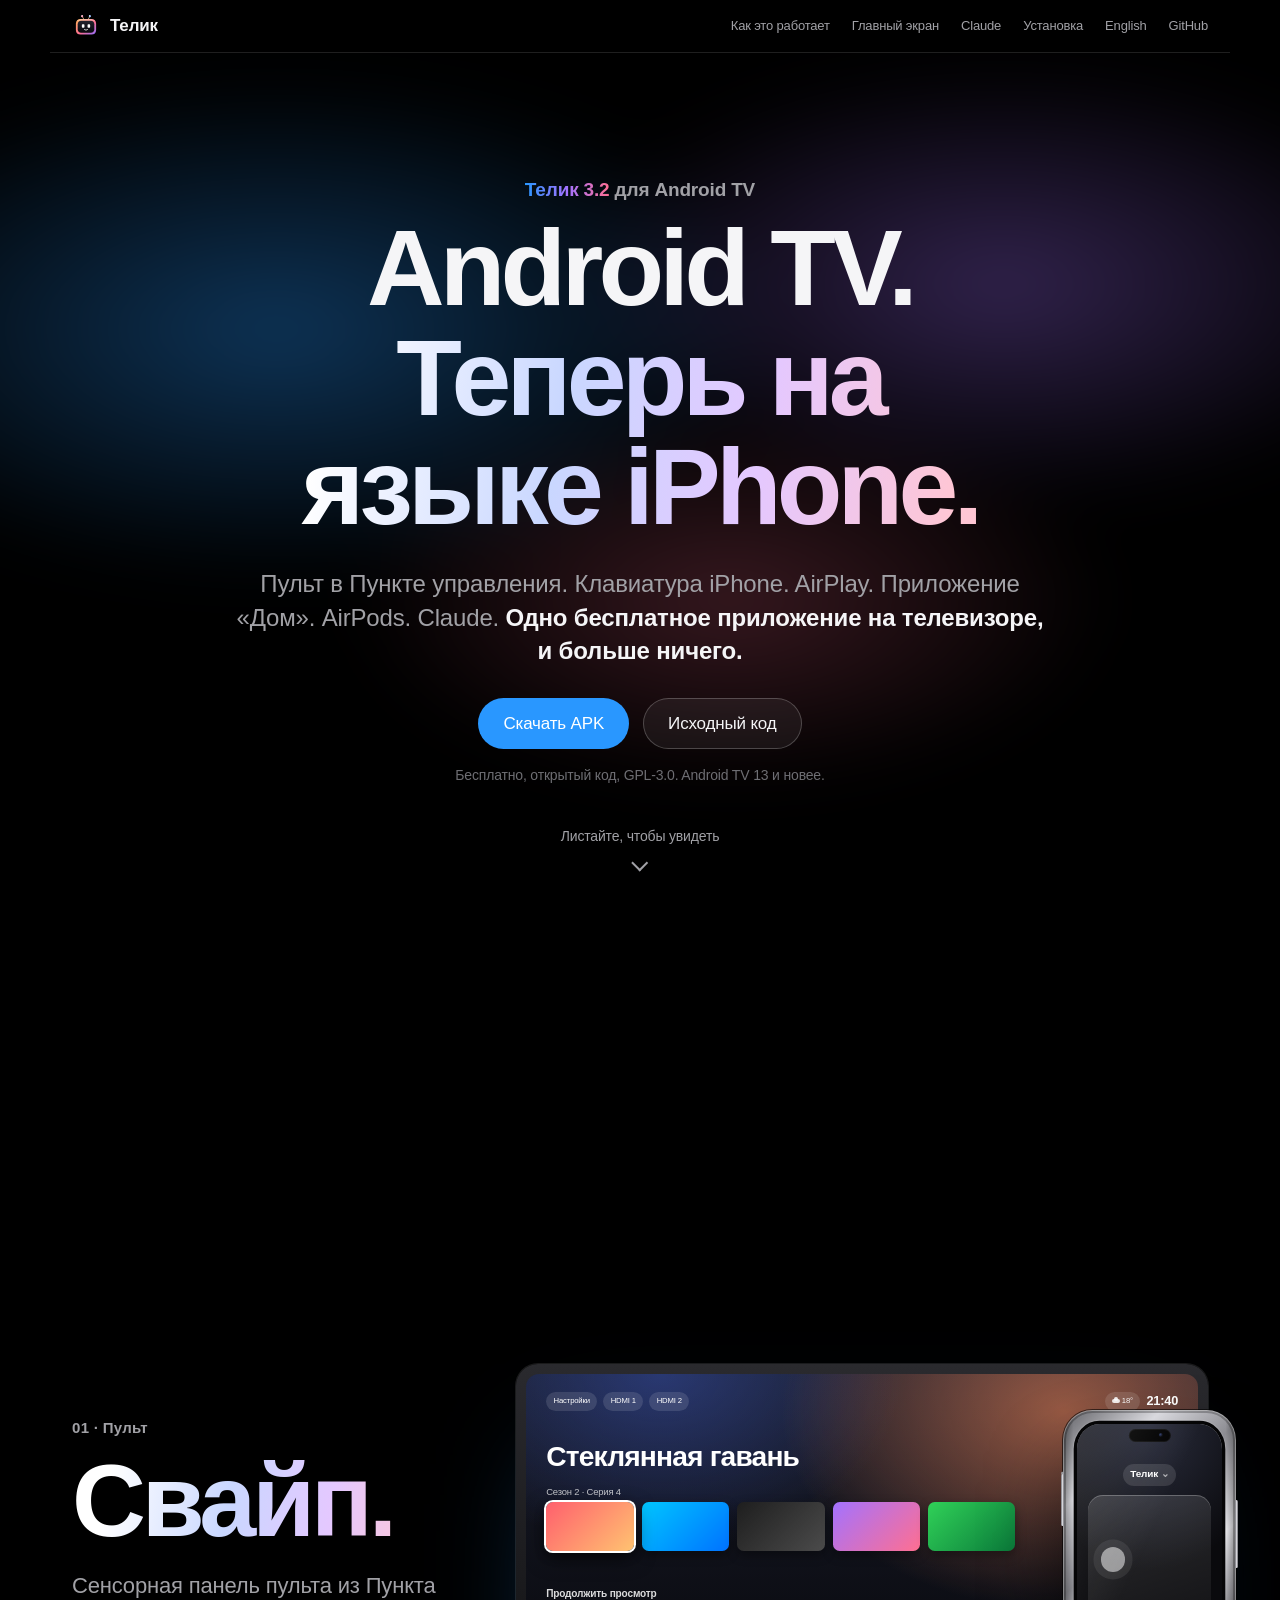
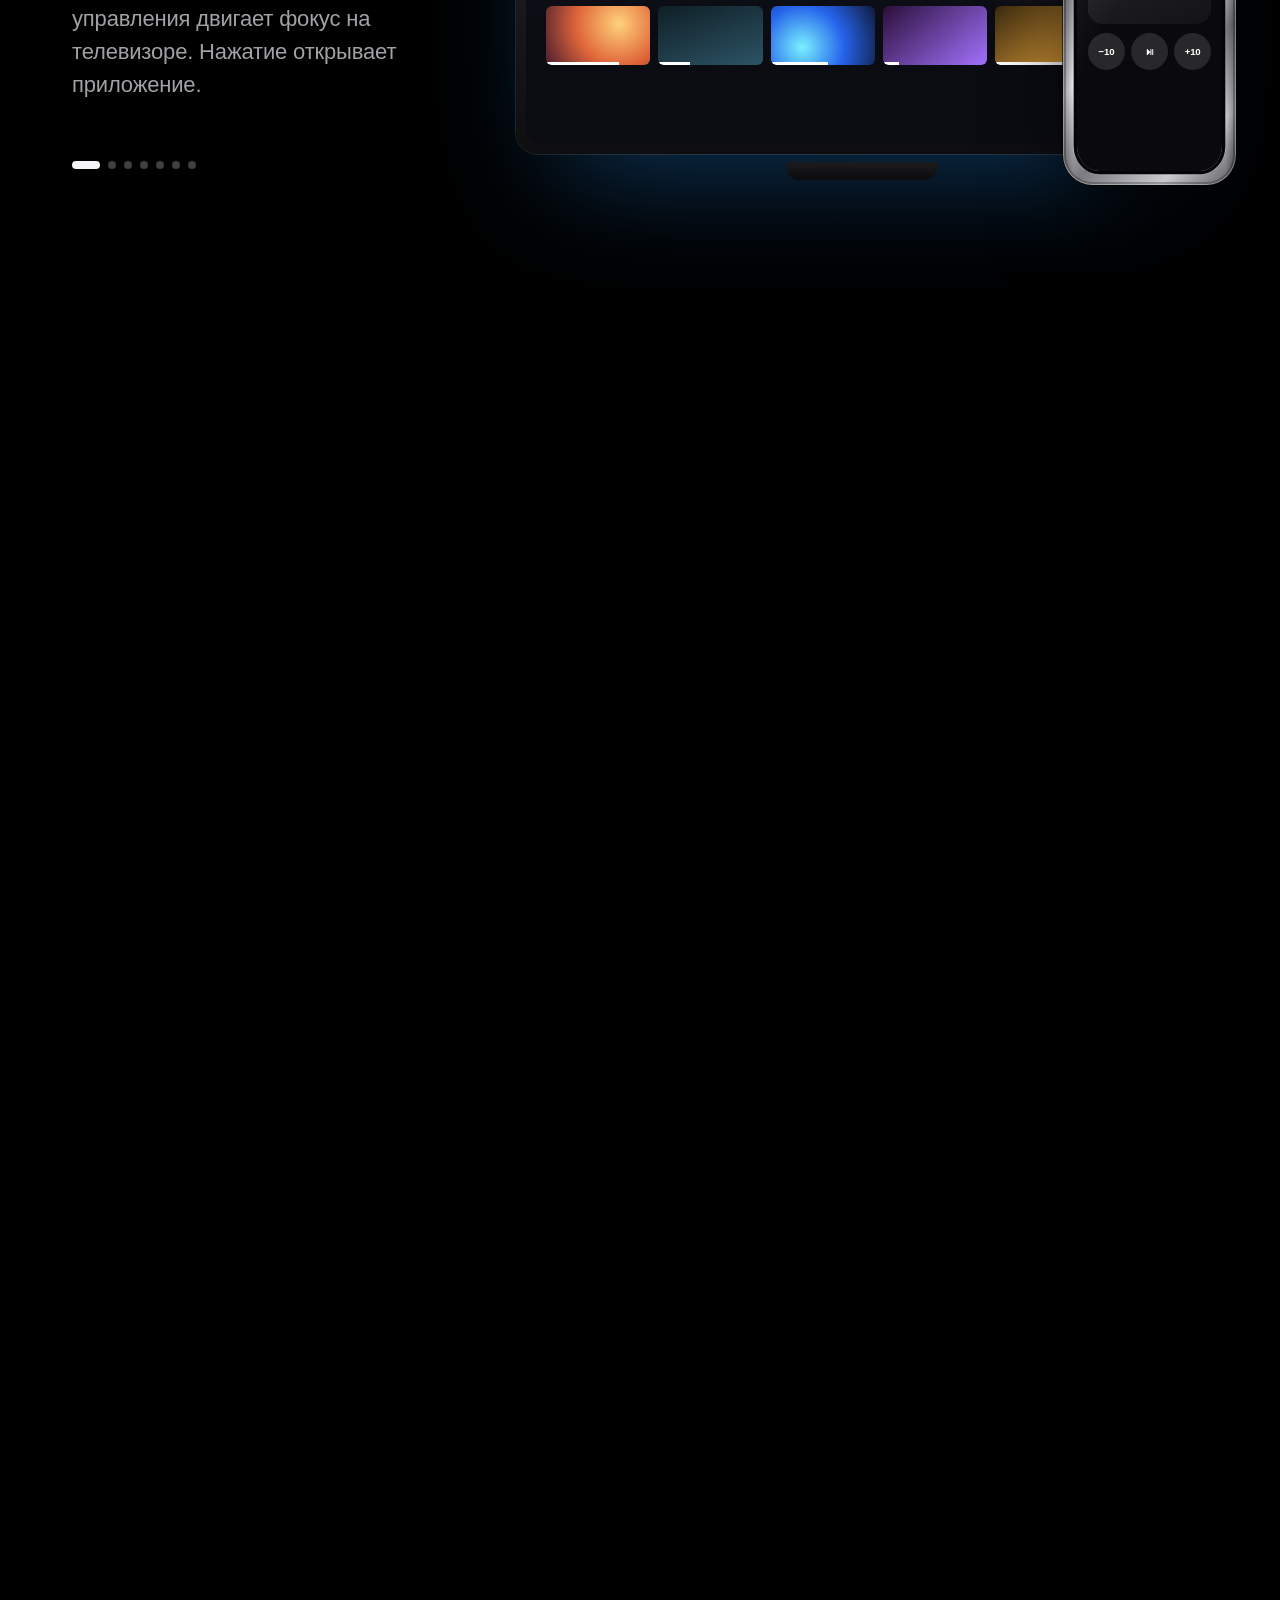
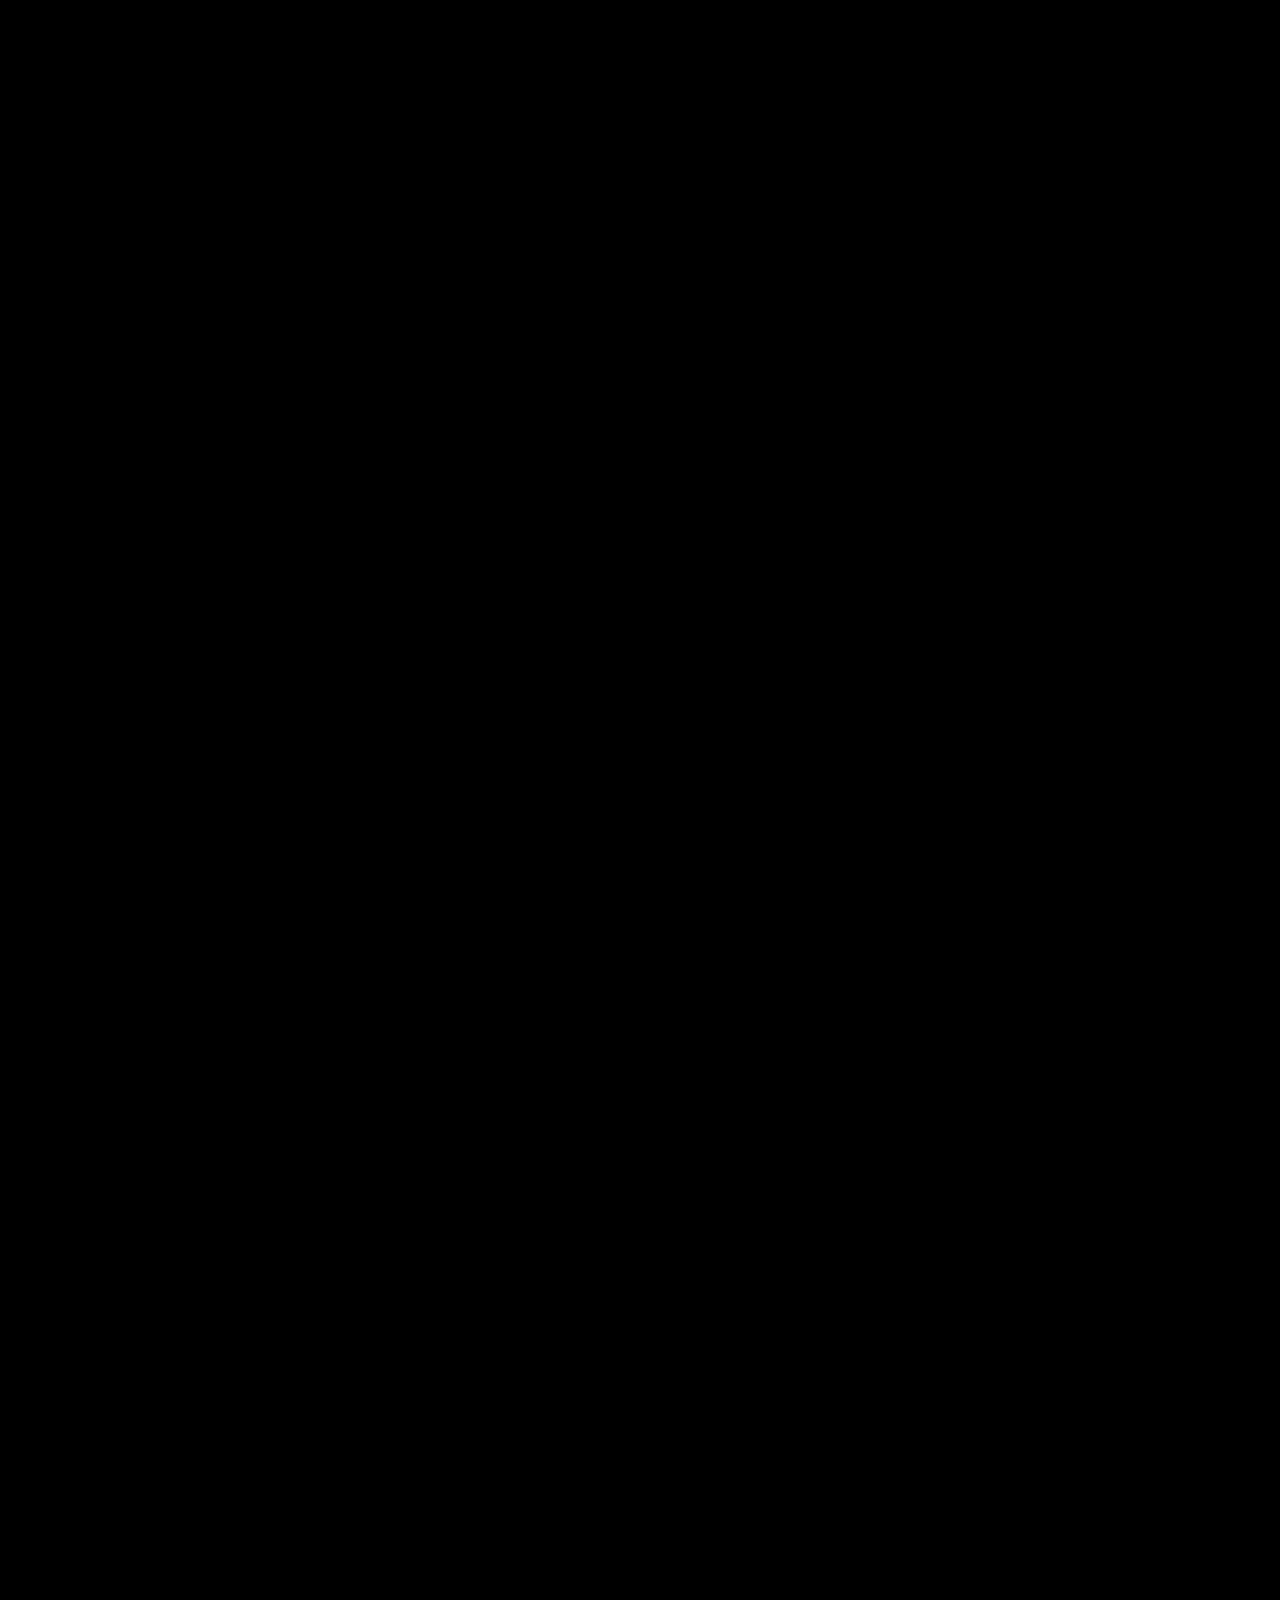
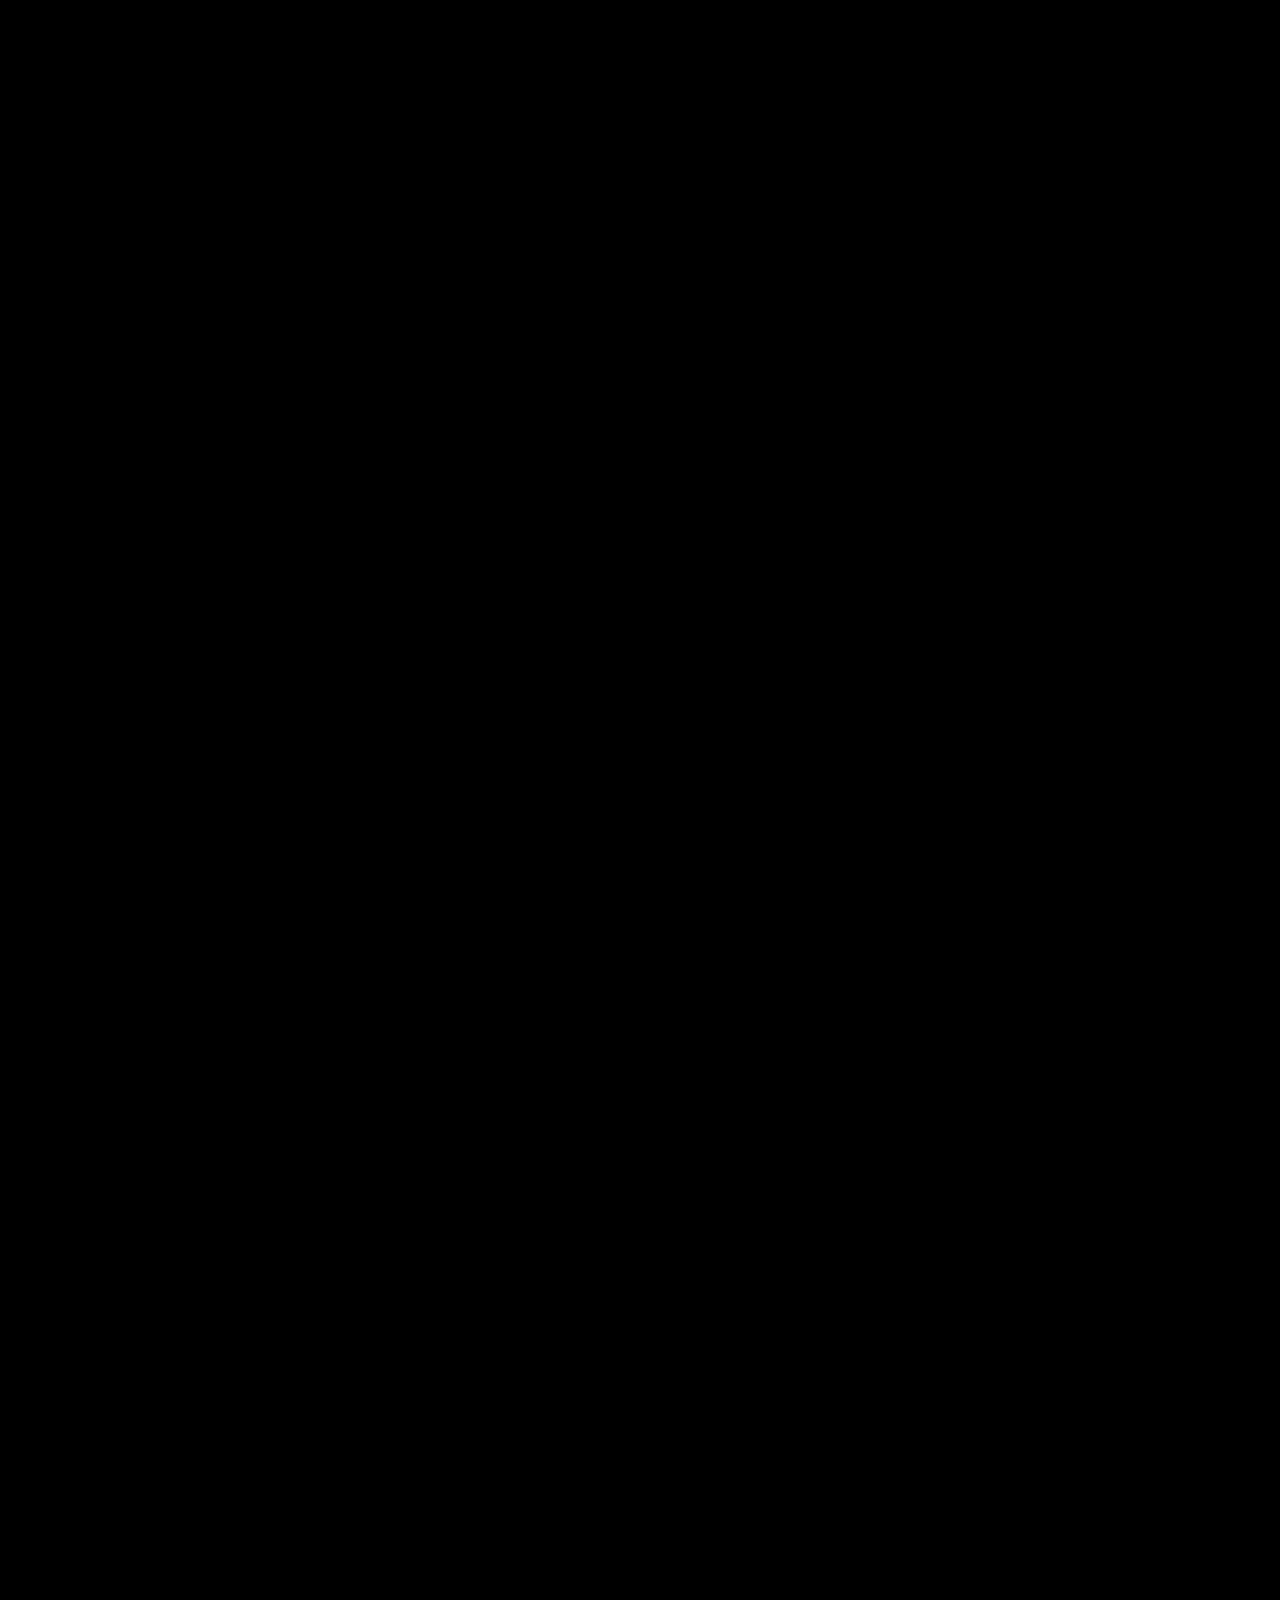
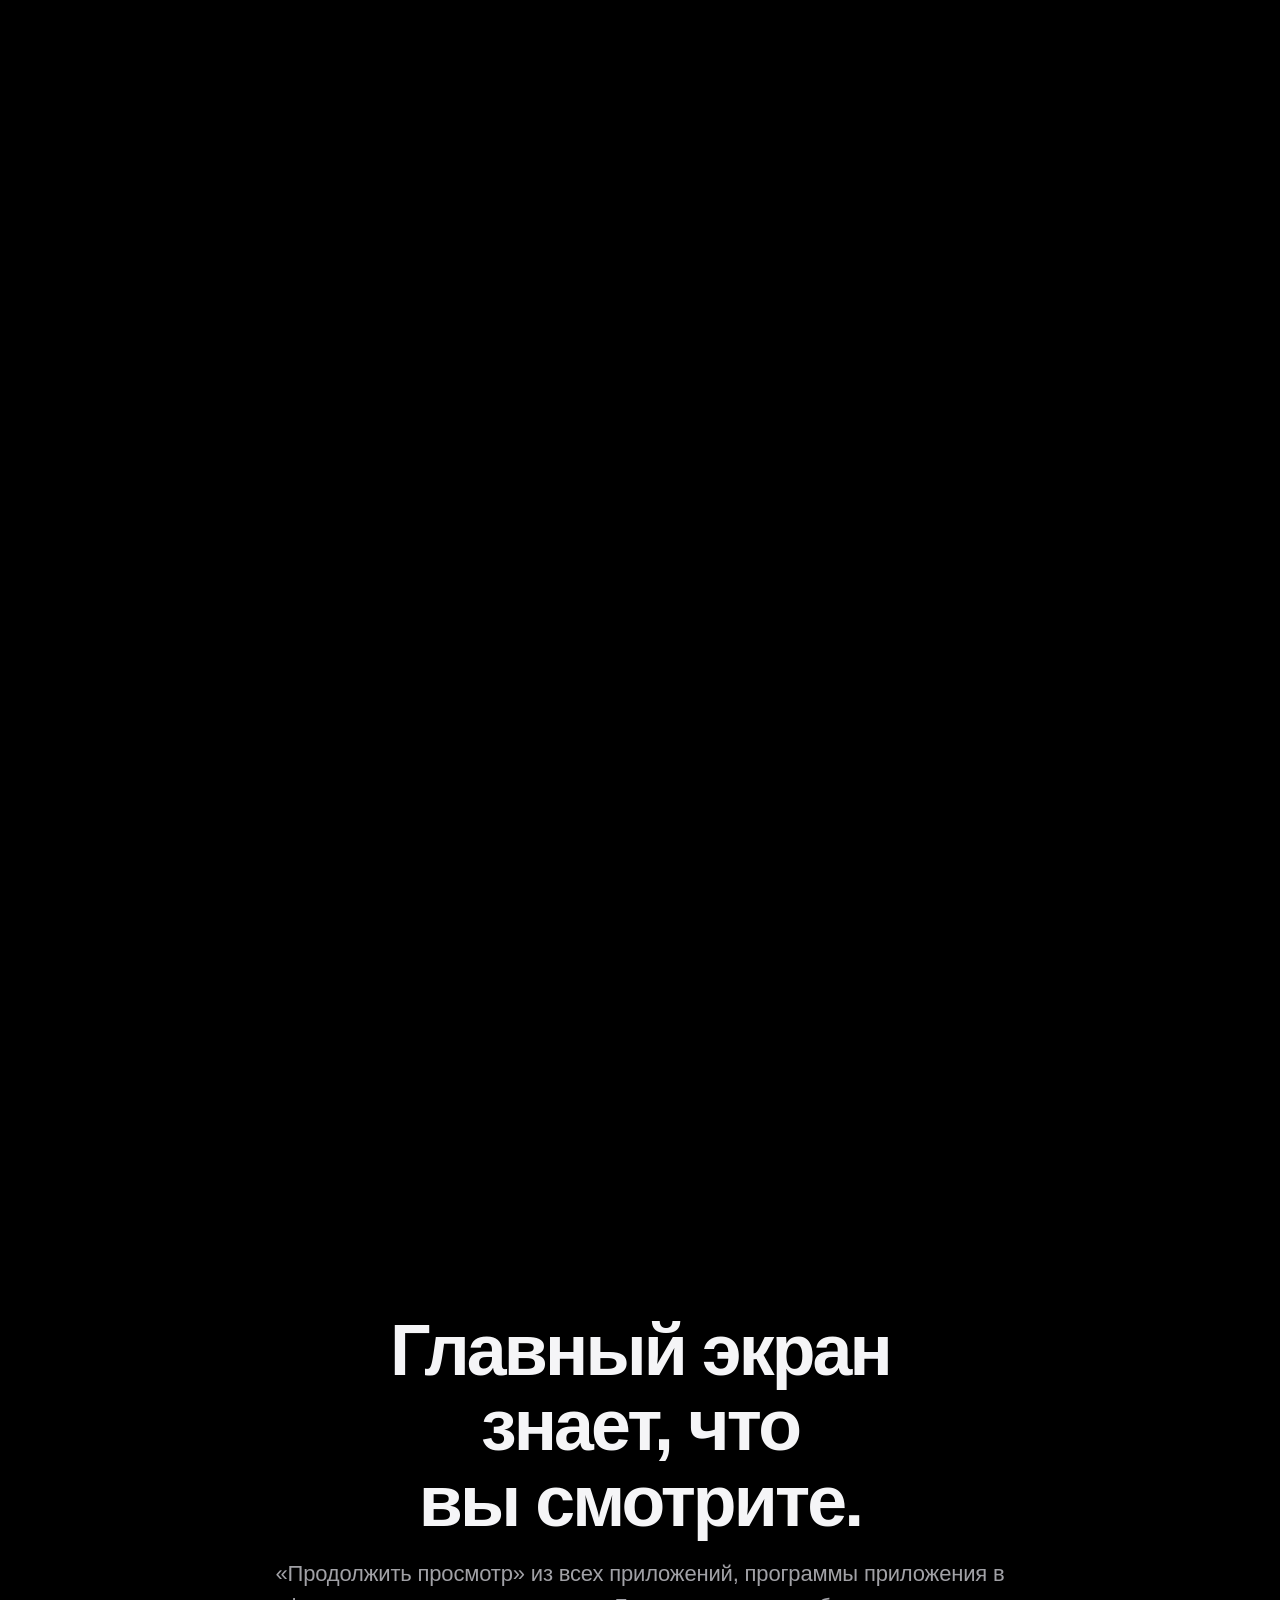
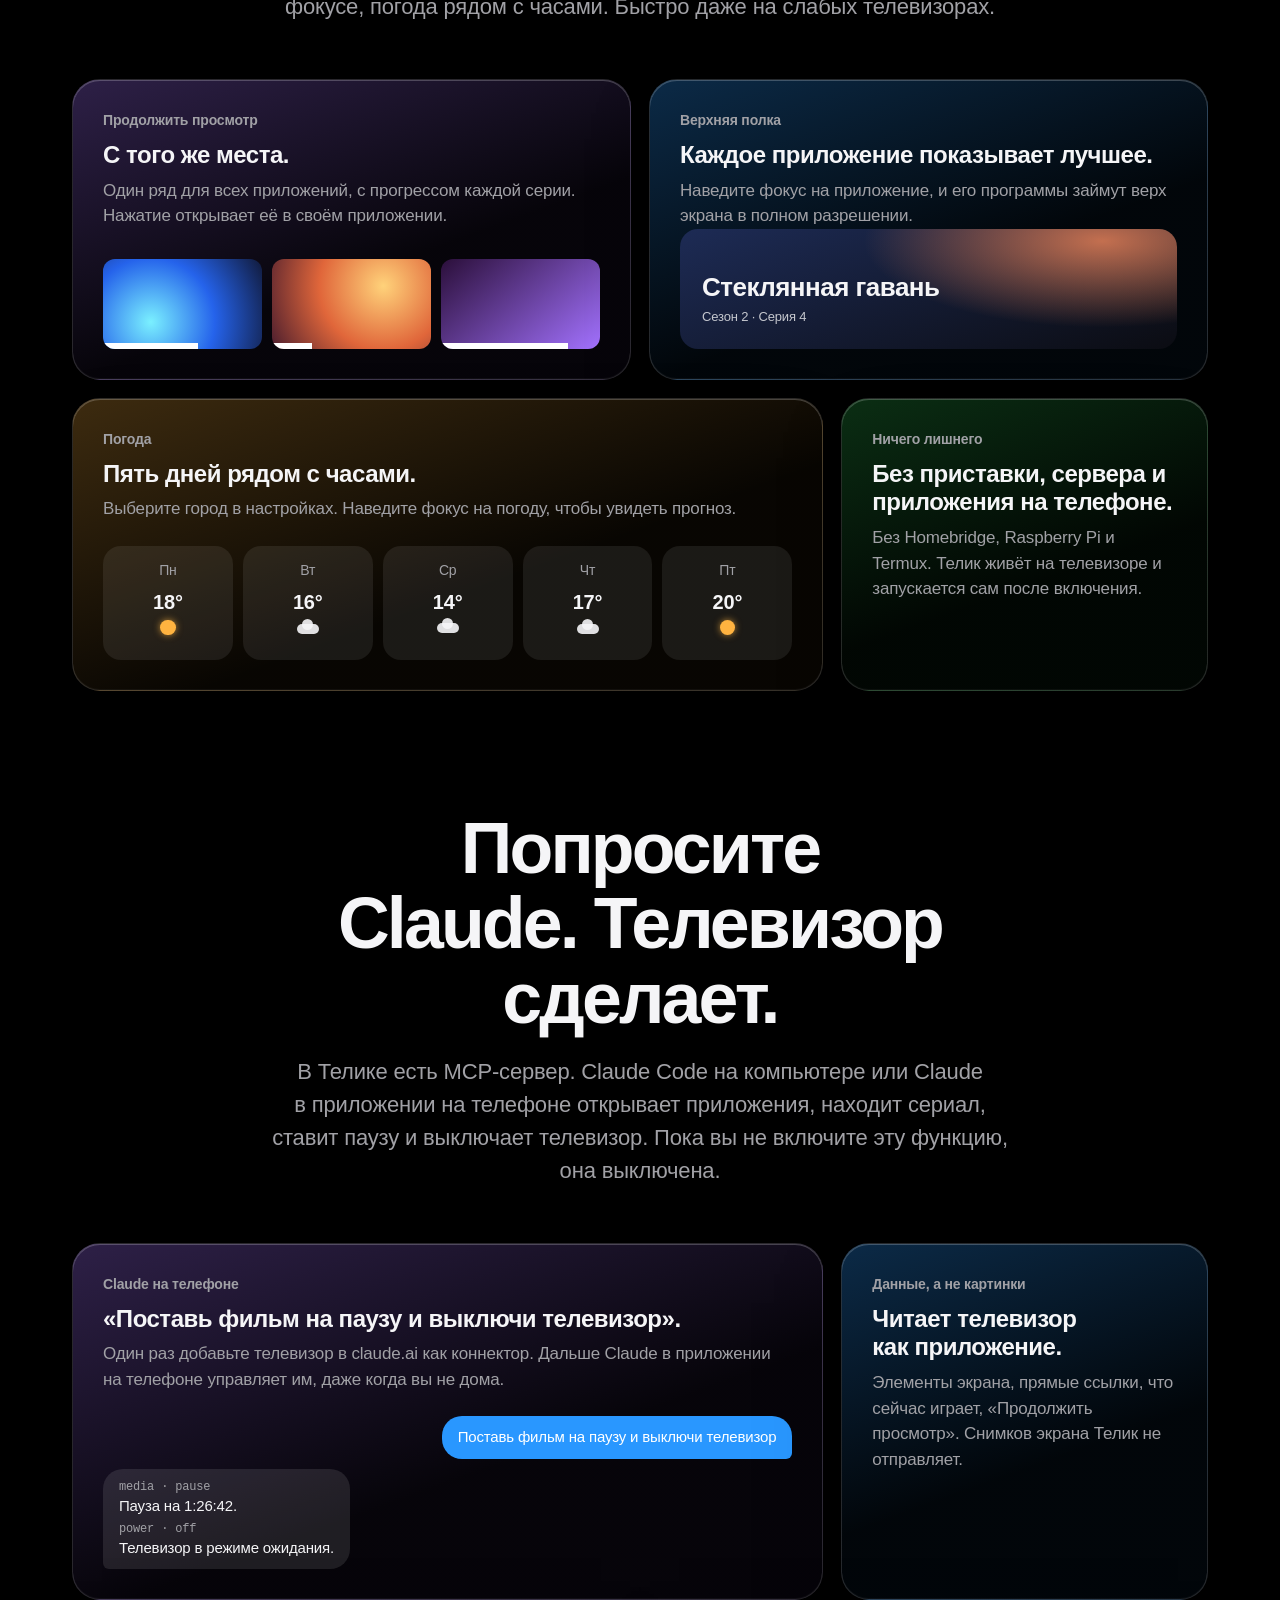
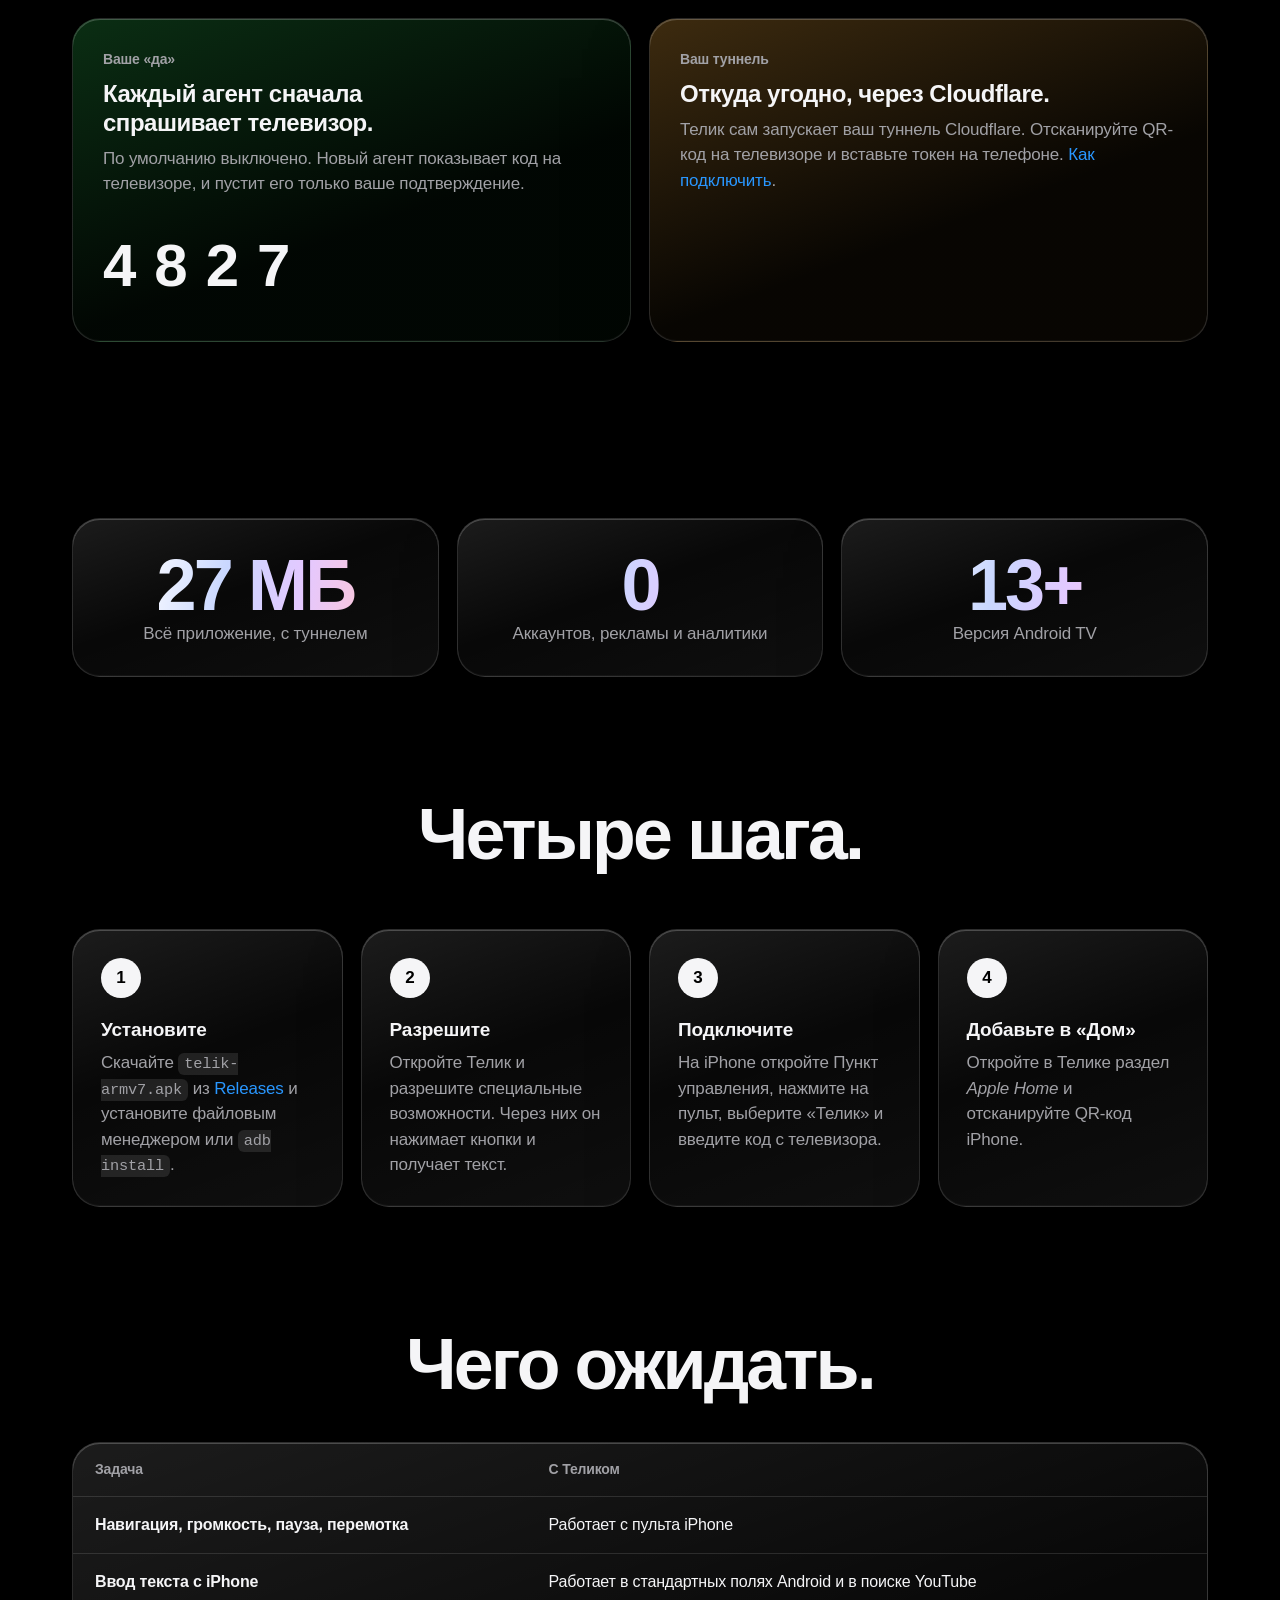
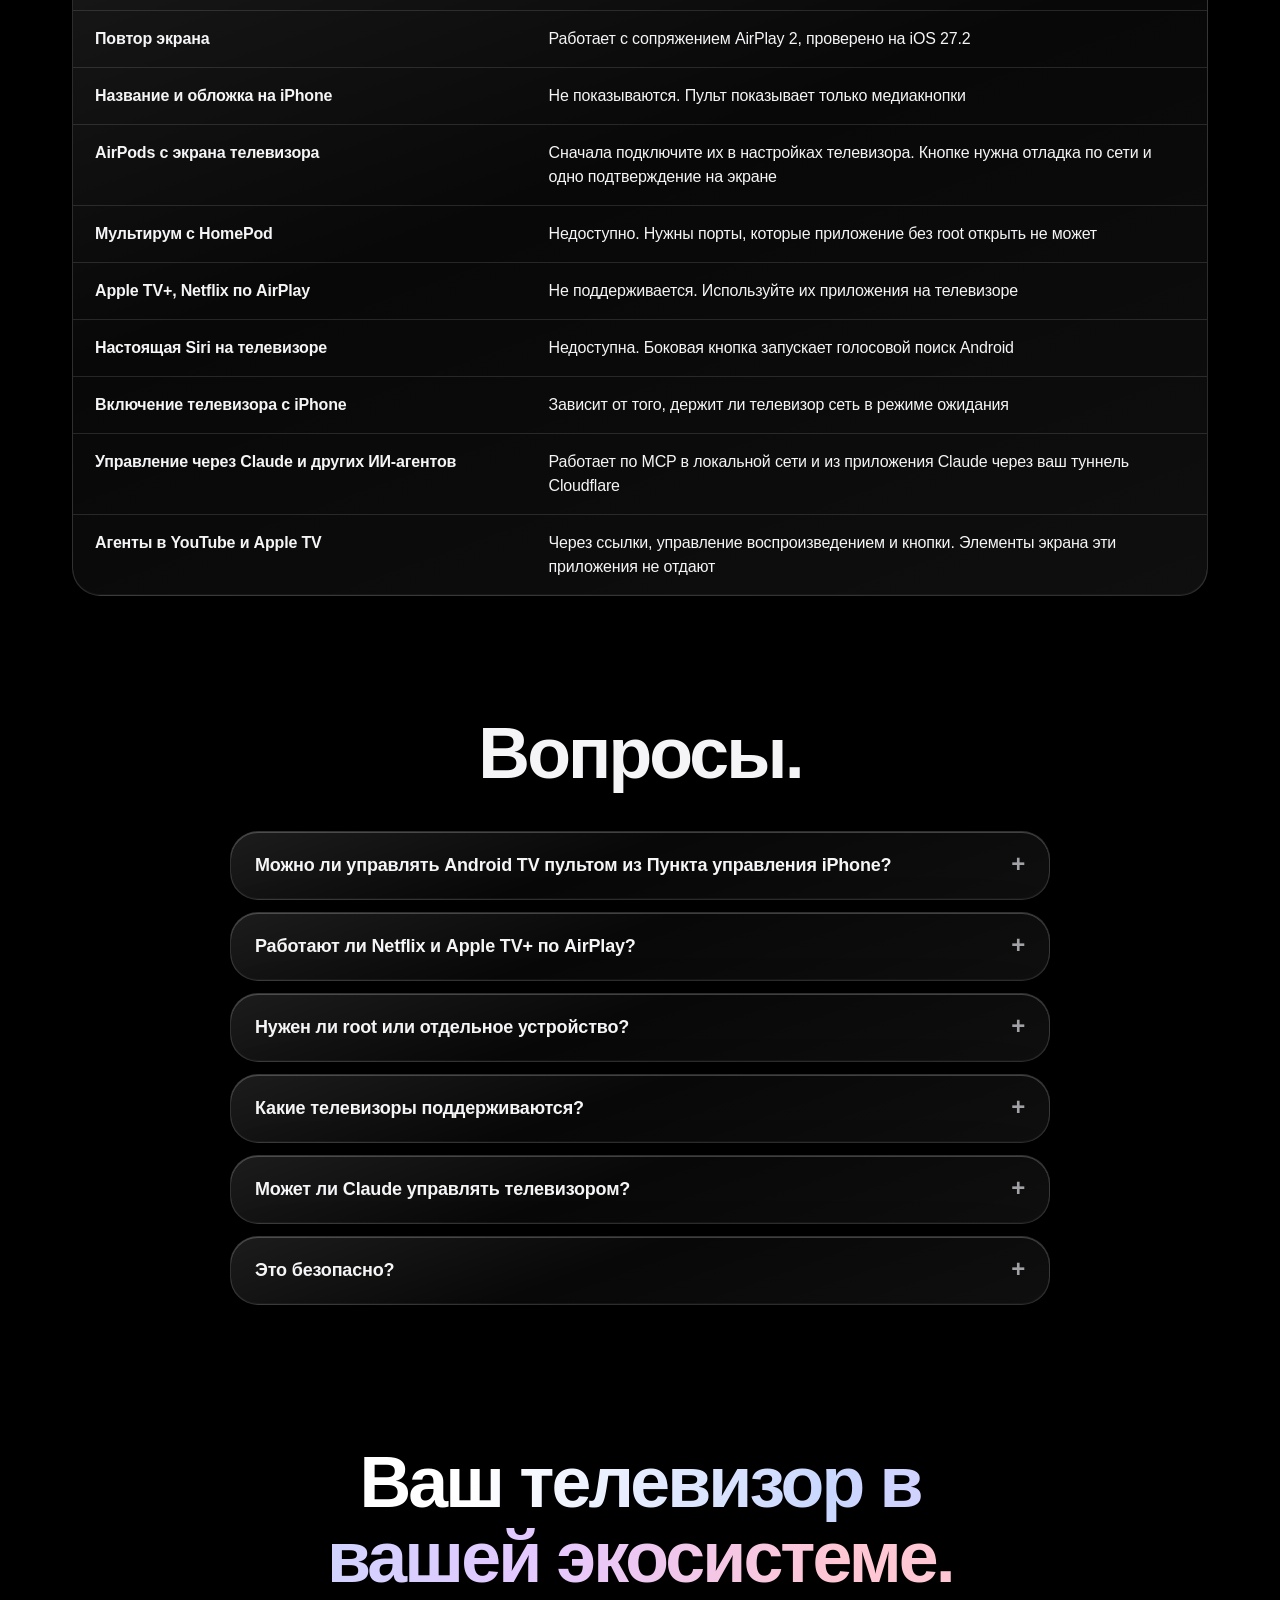
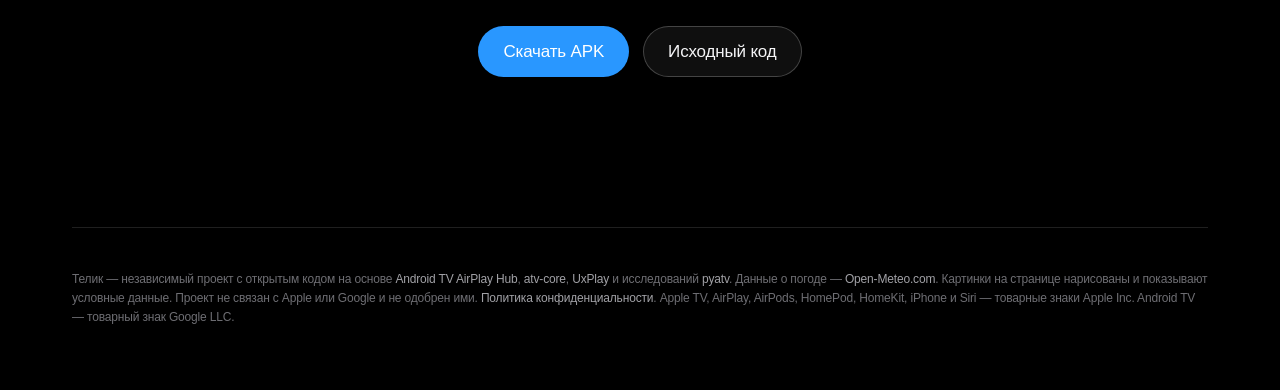
==== commit 70e209af: "feat: add the claude and mcp section for telik 3.2 The page and the privacy policy in English and Ru" ====
--- a/ru/index.html
+++ b/ru/index.html
@@ -4,7 +4,7 @@
 <meta charset="utf-8">
 <meta name="viewport" content="width=device-width, initial-scale=1">
 <title>Телик: управление Android TV с iPhone через встроенный пульт Apple TV</title>
-<meta name="description" content="Бесплатное приложение с открытым кодом для Android TV: штатный пульт iPhone с перемоткой, ввод с клавиатуры iPhone, AirPlay, телевизор в приложении «Дом», а также главный экран с «Продолжить просмотр», погодой и заставками в 4K.">
+<meta name="description" content="Бесплатное приложение с открытым кодом для Android TV: штатный пульт iPhone с перемоткой, ввод с клавиатуры iPhone, AirPlay, телевизор в приложении «Дом», управление телевизором через Claude, а также главный экран с «Продолжить просмотр», погодой и заставками в 4K.">
 <link rel="canonical" href="https://telikapp.github.io/ru/">
 <link rel="alternate" hreflang="en" href="https://telikapp.github.io/">
 <link rel="alternate" hreflang="ru" href="https://telikapp.github.io/ru/">
@@ -90,6 +90,7 @@
     <nav aria-label="Главное меню">
       <a class="optional" href="#story">Как это работает</a>
       <a class="optional" href="#home">Главный экран</a>
+      <a class="optional" href="#agents">Claude</a>
       <a class="optional" href="#install">Установка</a>
       <a href="../" hreflang="en" lang="en">English</a>
       <a href="https://github.com/telikapp/telik">GitHub</a>
@@ -98,9 +99,9 @@
 
   <main>
     <div class="hero">
-      <p class="eyebrow"><b>Телик 3.1</b> для Android TV</p>
+      <p class="eyebrow"><b>Телик 3.2</b> для Android TV</p>
       <h1>Android TV. <span class="grad">Теперь на языке iPhone.</span></h1>
-      <p class="lead">Пульт в Пункте управления. Клавиатура iPhone. AirPlay. Приложение «Дом». AirPods. <strong>Одно бесплатное приложение на телевизоре, и больше ничего.</strong></p>
+      <p class="lead">Пульт в Пункте управления. Клавиатура iPhone. AirPlay. Приложение «Дом». AirPods. Claude. <strong>Одно бесплатное приложение на телевизоре, и больше ничего.</strong></p>
       <div class="cta">
         <a class="button primary" href="https://github.com/telikapp/telik/releases/latest">Скачать APK</a>
         <a class="button" href="https://github.com/telikapp/telik">Исходный код</a>
@@ -187,9 +188,41 @@
     </section>
 
 
+    <section id="agents" class="chapter">
+      <h2 class="reveal">Попросите Claude. Телевизор сделает.</h2>
+      <p class="sub reveal">В Телике есть MCP-сервер. Claude Code на компьютере или Claude в приложении на телефоне открывает приложения, находит сериал, ставит паузу и выключает телевизор. Пока вы не включите эту функцию, она выключена.</p>
+      <div class="bento">
+        <article class="glass tile s4 t-violet reveal">
+          <span class="k">Claude на телефоне</span>
+          <h3>«Поставь фильм на паузу и выключи телевизор».</h3>
+          <p>Один раз добавьте телевизор в claude.ai как коннектор. Дальше Claude в приложении на телефоне управляет им, даже когда вы не дома.</p>
+          <div class="chat" aria-hidden="true">
+            <div class="msg me">Поставь фильм на паузу и выключи телевизор</div>
+            <div class="msg ai"><i>media · pause</i>Пауза на 1:26:42.<i>power · off</i>Телевизор в режиме ожидания.</div>
+          </div>
+        </article>
+        <article class="glass tile s2 t-blue reveal">
+          <span class="k">Данные, а не картинки</span>
+          <h3>Читает телевизор как приложение.</h3>
+          <p>Элементы экрана, прямые ссылки, что сейчас играет, «Продолжить просмотр». Снимков экрана Телик не отправляет.</p>
+        </article>
+        <article class="glass tile s3 t-green reveal">
+          <span class="k">Ваше «да»</span>
+          <h3>Каждый агент сначала спрашивает телевизор.</h3>
+          <p>По умолчанию выключено. Новый агент показывает код на телевизоре, и пустит его только ваше подтверждение.</p>
+          <div class="pin" aria-hidden="true">4827</div>
+        </article>
+        <article class="glass tile s3 t-amber reveal">
+          <span class="k">Ваш туннель</span>
+          <h3>Откуда угодно, через Cloudflare.</h3>
+          <p>Телик сам запускает ваш туннель Cloudflare. Отсканируйте QR-код на телевизоре и вставьте токен на телефоне. <a href="https://github.com/telikapp/telik/blob/main/docs/MCP.md">Как подключить</a>.</p>
+        </article>
+      </div>
+    </section>
+
     <section class="chapter">
       <div class="stats">
-        <div class="glass stat reveal"><b class="grad">11 МБ</b><span>Всё приложение</span></div>
+        <div class="glass stat reveal"><b class="grad">27 МБ</b><span>Всё приложение, с туннелем</span></div>
         <div class="glass stat reveal"><b class="grad">0</b><span>Аккаунтов, рекламы и аналитики</span></div>
         <div class="glass stat reveal"><b class="grad">13+</b><span>Версия Android TV</span></div>
       </div>
@@ -220,6 +253,8 @@
             <tr><td>Apple TV+, Netflix по AirPlay</td><td>Не поддерживается. Используйте их приложения на телевизоре</td></tr>
             <tr><td>Настоящая Siri на телевизоре</td><td>Недоступна. Боковая кнопка запускает голосовой поиск Android</td></tr>
             <tr><td>Включение телевизора с iPhone</td><td>Зависит от того, держит ли телевизор сеть в режиме ожидания</td></tr>
+            <tr><td>Управление через Claude и других ИИ-агентов</td><td>Работает по MCP в локальной сети и из приложения Claude через ваш туннель Cloudflare</td></tr>
+            <tr><td>Агенты в YouTube и Apple TV</td><td>Через ссылки, управление воспроизведением и кнопки. Элементы экрана эти приложения не отдают</td></tr>
           </tbody>
         </table>
       </div>
@@ -232,6 +267,7 @@
         <details class="glass"><summary>Работают ли Netflix и Apple TV+ по AirPlay?</summary><p>Нет. Телик не расшифровывает защищённое видео. Откройте эти сервисы в их приложениях на телевизоре и управляйте ими с пульта iPhone.</p></details>
         <details class="glass"><summary>Нужен ли root или отдельное устройство?</summary><p>Нет. Приложение работает на телевизоре без root, сервера, Homebridge и приложения на iPhone.</p></details>
         <details class="glass"><summary>Какие телевизоры поддерживаются?</summary><p>Проверено на 32-битном 4K-телевизоре с Android 14 и iPhone на iOS 27. Другие модели с Android TV 13+ должны работать. Сообщения о них ждём в трекере задач.</p></details>
+        <details class="glass"><summary>Может ли Claude управлять телевизором?</summary><p>Да, начиная с версии 3.2. Включите <em>Управление ИИ-агентами</em> в настройках Телика. Claude Code подключается в локальной сети по токену. Для Claude на телефоне Телик запускает ваш туннель Cloudflare, а телевизор спрашивает подтверждение. Подробнее — в <a href="https://github.com/telikapp/telik/blob/main/docs/MCP.md">инструкции</a>.</p></details>
         <details class="glass"><summary>Это безопасно?</summary><p>Код открыт. Специальные возможности позволяют приложению управлять телевизором, поэтому ставьте только сборки, которым доверяете. В Телике нет аналитики и аккаунта. Подробнее — в <a href="privacy.html">политике конфиденциальности</a>.</p></details>
       </div>
     </section>
--- a/style.css
+++ b/style.css
@@ -234,6 +234,14 @@
 .stage .tv { max-width: 1080px; margin: 0 auto; }
 
 /* Weather */
+/* Spec 012: a chat with Claude and the code of the TV confirmation. */
+.chat { display: flex; flex-direction: column; gap: 10px; margin-top: auto; padding-top: 24px; font-size: 15px; }
+.chat .msg { max-width: 86%; padding: 11px 16px; border-radius: 20px; line-height: 1.35; }
+.chat .me { align-self: flex-end; background: var(--blue); color: #fff; border-bottom-right-radius: 6px; }
+.chat .ai { align-self: flex-start; background: rgb(255 255 255 / 10%); border-bottom-left-radius: 6px; }
+.chat .ai i { display: block; font: 12px ui-monospace, "SF Mono", Menlo, monospace; color: var(--muted); margin: 6px 0 2px; }
+.chat .ai i:first-child { margin-top: 0; }
+.pin { margin-top: auto; padding-top: 24px; font-size: clamp(44px, 5vw, 60px); font-weight: 700; letter-spacing: 0.3em; }
 .forecast { display: grid; grid-template-columns: repeat(5, 1fr); gap: 10px; margin-top: auto; padding-top: 24px; text-align: center; }
 .forecast div { padding: 14px 6px; border-radius: 18px; background: rgb(255 255 255 / 8%); font-size: 14px; color: var(--muted); }
 .forecast b { display: block; color: var(--ink); font-size: 20px; margin: 6px 0 2px; }
